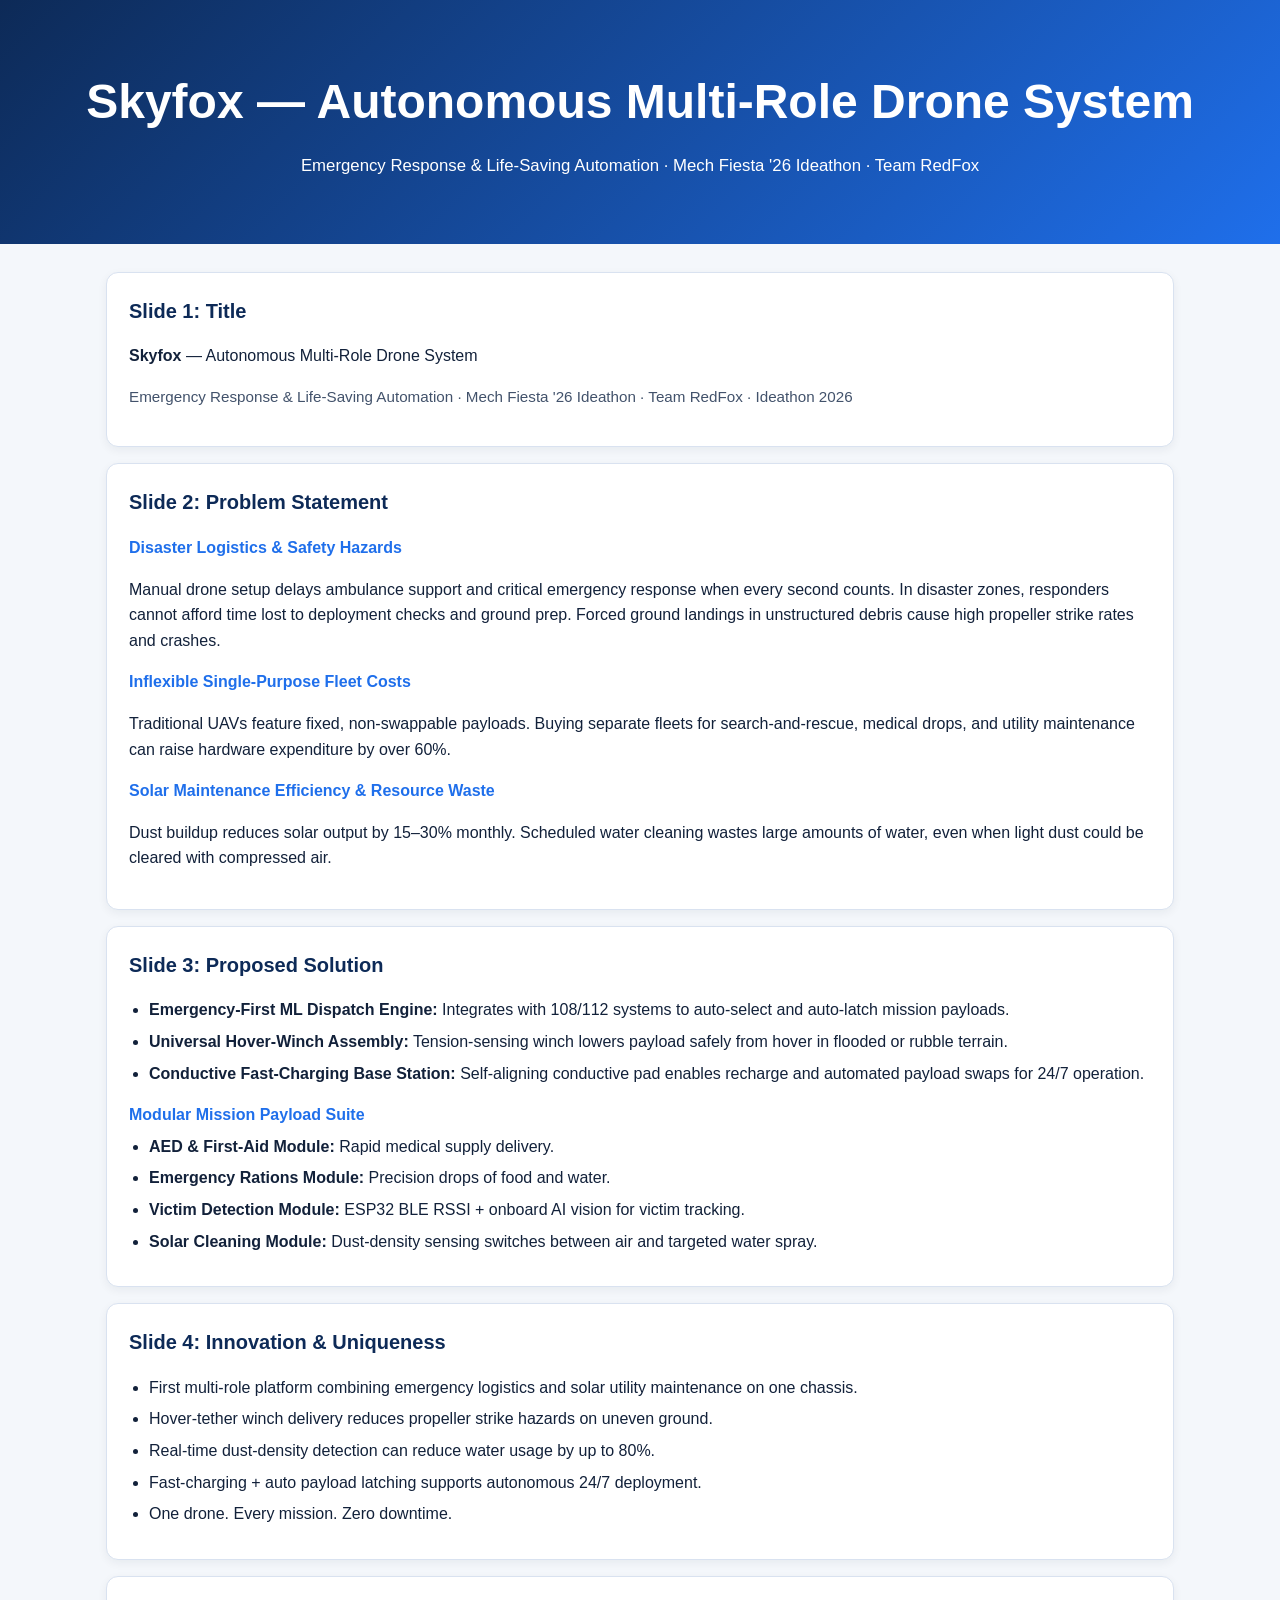
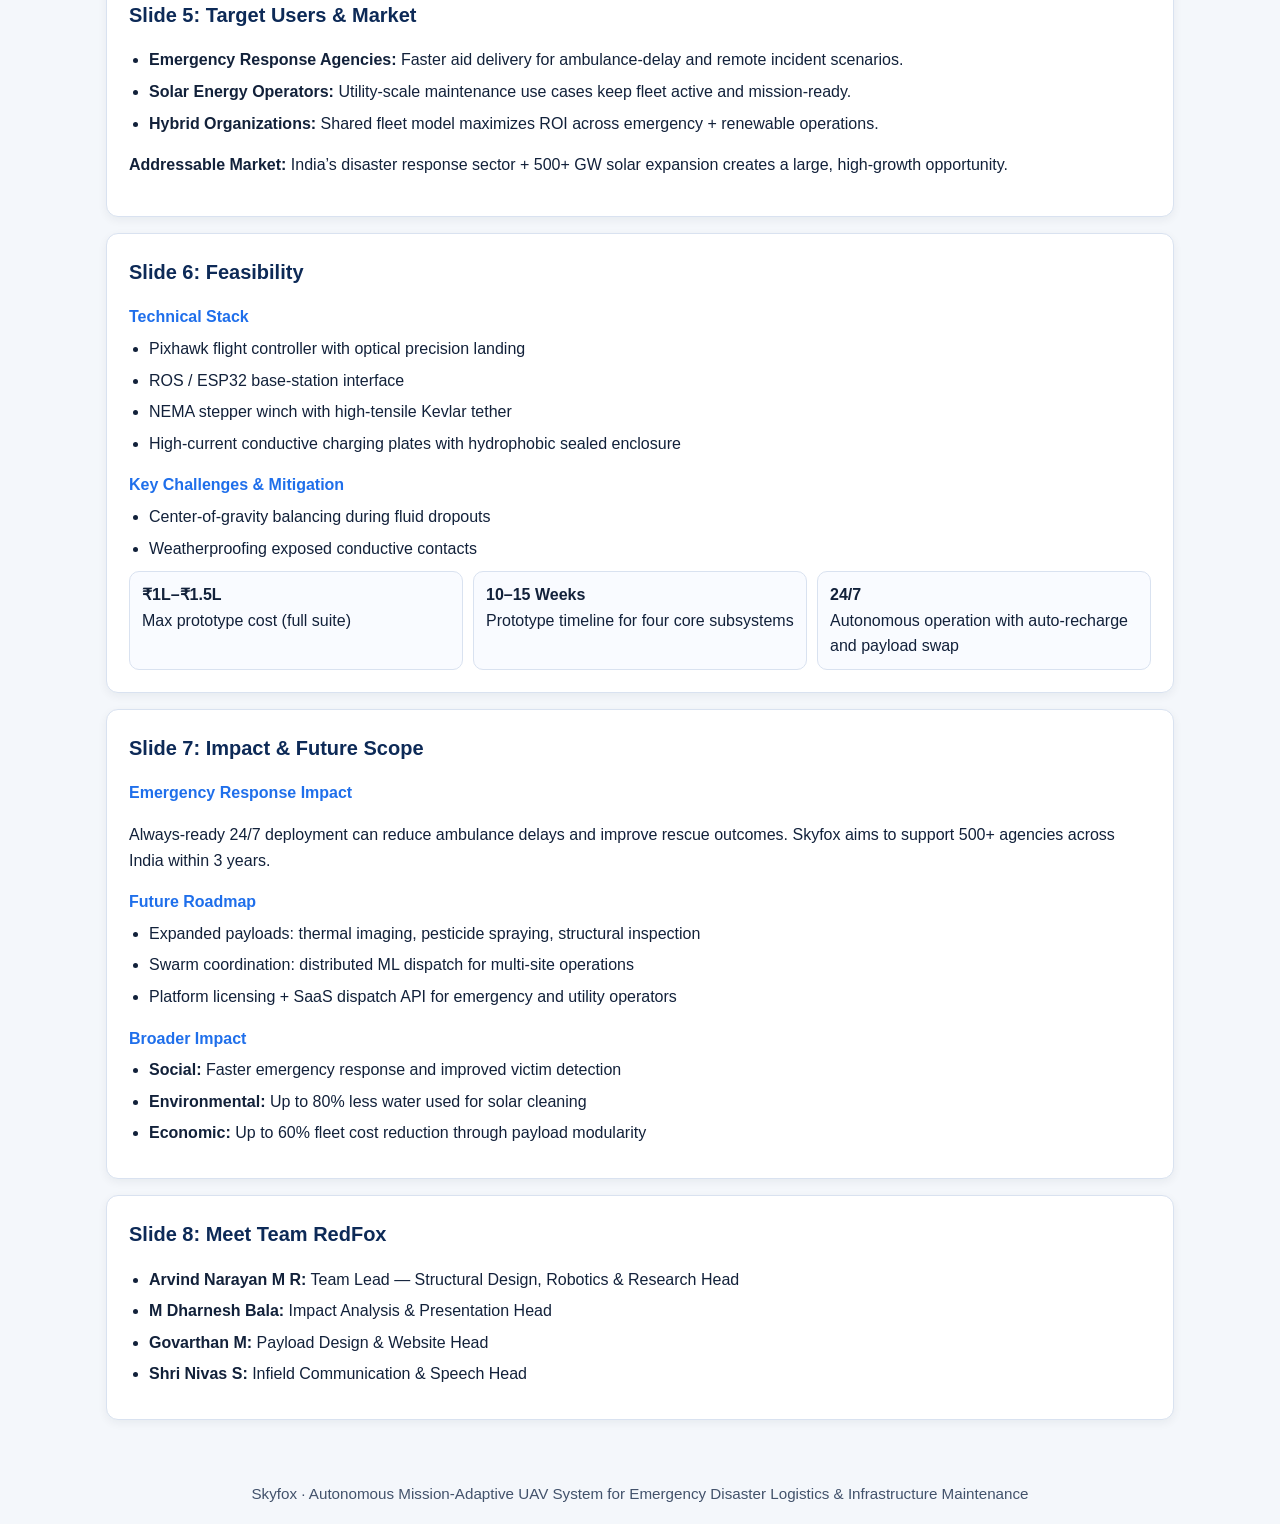
==== index.html @ 079779bb "Create MechFiesta Ideathon website page Co-authored-by: Arvindtechguy <71659667+Arvindtechguy@users." ====
<!DOCTYPE html>
<html lang="en">
<head>
  <meta charset="UTF-8" />
  <meta name="viewport" content="width=device-width, initial-scale=1.0" />
  <title>Skyfox | Mech Fiesta '26 Ideathon</title>
  <style>
    :root {
      color-scheme: light;
      --bg: #f4f7fb;
      --card: #ffffff;
      --text: #12213a;
      --subtle: #42526b;
      --accent: #1f6feb;
      --border: #d9e2f0;
    }

    * { box-sizing: border-box; }

    body {
      margin: 0;
      font-family: Arial, Helvetica, sans-serif;
      background: var(--bg);
      color: var(--text);
      line-height: 1.6;
    }

    .hero {
      background: linear-gradient(135deg, #0d2a57, #1f6feb);
      color: #fff;
      padding: 64px 20px;
      text-align: center;
    }

    .hero h1 {
      margin: 0 0 12px;
      font-size: clamp(2rem, 4vw, 3rem);
    }

    .hero p {
      margin: 0 auto;
      max-width: 900px;
      font-size: 1.05rem;
    }

    main {
      max-width: 1100px;
      margin: 28px auto 44px;
      padding: 0 16px;
    }

    .slide {
      background: var(--card);
      border: 1px solid var(--border);
      border-radius: 12px;
      margin-bottom: 16px;
      padding: 22px;
      box-shadow: 0 3px 10px rgba(18, 33, 58, 0.06);
    }

    .slide h2 {
      margin-top: 0;
      color: #0d2a57;
      font-size: 1.25rem;
    }

    h3 {
      margin-bottom: 6px;
      color: var(--accent);
      font-size: 1rem;
    }

    ul {
      margin: 6px 0 10px 20px;
      padding: 0;
    }

    li { margin-bottom: 6px; }

    .metrics {
      display: grid;
      grid-template-columns: repeat(auto-fit, minmax(210px, 1fr));
      gap: 10px;
      margin-top: 8px;
    }

    .metric {
      border: 1px solid var(--border);
      border-radius: 10px;
      padding: 10px 12px;
      background: #f9fbff;
    }

    .muted {
      color: var(--subtle);
      font-size: 0.95rem;
    }

    footer {
      text-align: center;
      color: var(--subtle);
      padding: 18px;
      font-size: 0.95rem;
    }
  </style>
</head>
<body>
  <header class="hero">
    <h1>Skyfox — Autonomous Multi-Role Drone System</h1>
    <p>
      Emergency Response &amp; Life-Saving Automation · Mech Fiesta '26 Ideathon · Team RedFox
    </p>
  </header>

  <main>
    <section class="slide" id="slide-1">
      <h2>Slide 1: Title</h2>
      <p><strong>Skyfox</strong> — Autonomous Multi-Role Drone System</p>
      <p class="muted">Emergency Response &amp; Life-Saving Automation · Mech Fiesta '26 Ideathon · Team RedFox · Ideathon 2026</p>
    </section>

    <section class="slide" id="slide-2">
      <h2>Slide 2: Problem Statement</h2>
      <h3>Disaster Logistics &amp; Safety Hazards</h3>
      <p>
        Manual drone setup delays ambulance support and critical emergency response when every second counts.
        In disaster zones, responders cannot afford time lost to deployment checks and ground prep.
        Forced ground landings in unstructured debris cause high propeller strike rates and crashes.
      </p>
      <h3>Inflexible Single-Purpose Fleet Costs</h3>
      <p>
        Traditional UAVs feature fixed, non-swappable payloads. Buying separate fleets for search-and-rescue,
        medical drops, and utility maintenance can raise hardware expenditure by over 60%.
      </p>
      <h3>Solar Maintenance Efficiency &amp; Resource Waste</h3>
      <p>
        Dust buildup reduces solar output by 15–30% monthly. Scheduled water cleaning wastes large amounts of water,
        even when light dust could be cleared with compressed air.
      </p>
    </section>

    <section class="slide" id="slide-3">
      <h2>Slide 3: Proposed Solution</h2>
      <ul>
        <li><strong>Emergency-First ML Dispatch Engine:</strong> Integrates with 108/112 systems to auto-select and auto-latch mission payloads.</li>
        <li><strong>Universal Hover-Winch Assembly:</strong> Tension-sensing winch lowers payload safely from hover in flooded or rubble terrain.</li>
        <li><strong>Conductive Fast-Charging Base Station:</strong> Self-aligning conductive pad enables recharge and automated payload swaps for 24/7 operation.</li>
      </ul>
      <h3>Modular Mission Payload Suite</h3>
      <ul>
        <li><strong>AED &amp; First-Aid Module:</strong> Rapid medical supply delivery.</li>
        <li><strong>Emergency Rations Module:</strong> Precision drops of food and water.</li>
        <li><strong>Victim Detection Module:</strong> ESP32 BLE RSSI + onboard AI vision for victim tracking.</li>
        <li><strong>Solar Cleaning Module:</strong> Dust-density sensing switches between air and targeted water spray.</li>
      </ul>
    </section>

    <section class="slide" id="slide-4">
      <h2>Slide 4: Innovation &amp; Uniqueness</h2>
      <ul>
        <li>First multi-role platform combining emergency logistics and solar utility maintenance on one chassis.</li>
        <li>Hover-tether winch delivery reduces propeller strike hazards on uneven ground.</li>
        <li>Real-time dust-density detection can reduce water usage by up to 80%.</li>
        <li>Fast-charging + auto payload latching supports autonomous 24/7 deployment.</li>
        <li>One drone. Every mission. Zero downtime.</li>
      </ul>
    </section>

    <section class="slide" id="slide-5">
      <h2>Slide 5: Target Users &amp; Market</h2>
      <ul>
        <li><strong>Emergency Response Agencies:</strong> Faster aid delivery for ambulance-delay and remote incident scenarios.</li>
        <li><strong>Solar Energy Operators:</strong> Utility-scale maintenance use cases keep fleet active and mission-ready.</li>
        <li><strong>Hybrid Organizations:</strong> Shared fleet model maximizes ROI across emergency + renewable operations.</li>
      </ul>
      <p><strong>Addressable Market:</strong> India’s disaster response sector + 500+ GW solar expansion creates a large, high-growth opportunity.</p>
    </section>

    <section class="slide" id="slide-6">
      <h2>Slide 6: Feasibility</h2>
      <h3>Technical Stack</h3>
      <ul>
        <li>Pixhawk flight controller with optical precision landing</li>
        <li>ROS / ESP32 base-station interface</li>
        <li>NEMA stepper winch with high-tensile Kevlar tether</li>
        <li>High-current conductive charging plates with hydrophobic sealed enclosure</li>
      </ul>
      <h3>Key Challenges &amp; Mitigation</h3>
      <ul>
        <li>Center-of-gravity balancing during fluid dropouts</li>
        <li>Weatherproofing exposed conductive contacts</li>
      </ul>
      <div class="metrics">
        <div class="metric"><strong>₹1L–₹1.5L</strong><br />Max prototype cost (full suite)</div>
        <div class="metric"><strong>10–15 Weeks</strong><br />Prototype timeline for four core subsystems</div>
        <div class="metric"><strong>24/7</strong><br />Autonomous operation with auto-recharge and payload swap</div>
      </div>
    </section>

    <section class="slide" id="slide-7">
      <h2>Slide 7: Impact &amp; Future Scope</h2>
      <h3>Emergency Response Impact</h3>
      <p>
        Always-ready 24/7 deployment can reduce ambulance delays and improve rescue outcomes.
        Skyfox aims to support 500+ agencies across India within 3 years.
      </p>
      <h3>Future Roadmap</h3>
      <ul>
        <li>Expanded payloads: thermal imaging, pesticide spraying, structural inspection</li>
        <li>Swarm coordination: distributed ML dispatch for multi-site operations</li>
        <li>Platform licensing + SaaS dispatch API for emergency and utility operators</li>
      </ul>
      <h3>Broader Impact</h3>
      <ul>
        <li><strong>Social:</strong> Faster emergency response and improved victim detection</li>
        <li><strong>Environmental:</strong> Up to 80% less water used for solar cleaning</li>
        <li><strong>Economic:</strong> Up to 60% fleet cost reduction through payload modularity</li>
      </ul>
    </section>

    <section class="slide" id="slide-8">
      <h2>Slide 8: Meet Team RedFox</h2>
      <ul>
        <li><strong>Arvind Narayan M R:</strong> Team Lead — Structural Design, Robotics &amp; Research Head</li>
        <li><strong>M Dharnesh Bala:</strong> Impact Analysis &amp; Presentation Head</li>
        <li><strong>Govarthan M:</strong> Payload Design &amp; Website Head</li>
        <li><strong>Shri Nivas S:</strong> Infield Communication &amp; Speech Head</li>
      </ul>
    </section>
  </main>

  <footer>
    Skyfox · Autonomous Mission-Adaptive UAV System for Emergency Disaster Logistics &amp; Infrastructure Maintenance
  </footer>
</body>
</html>
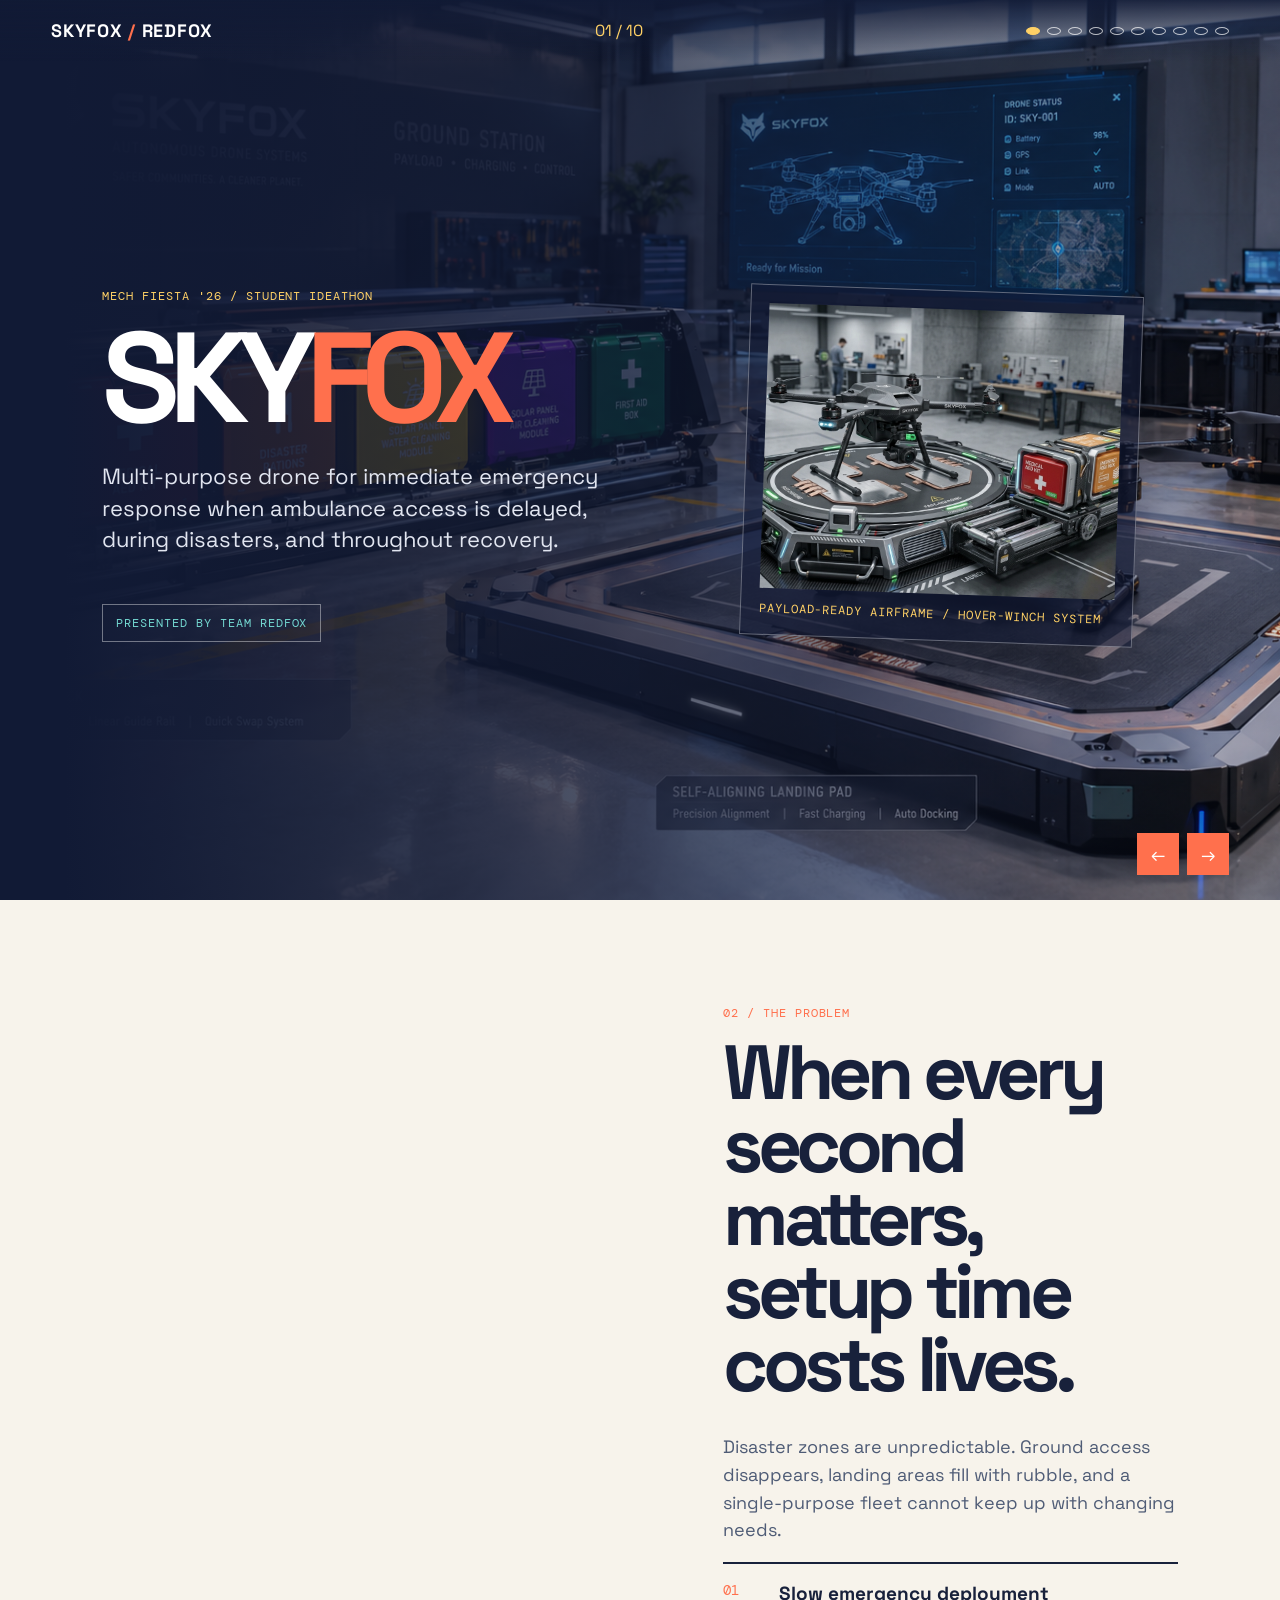
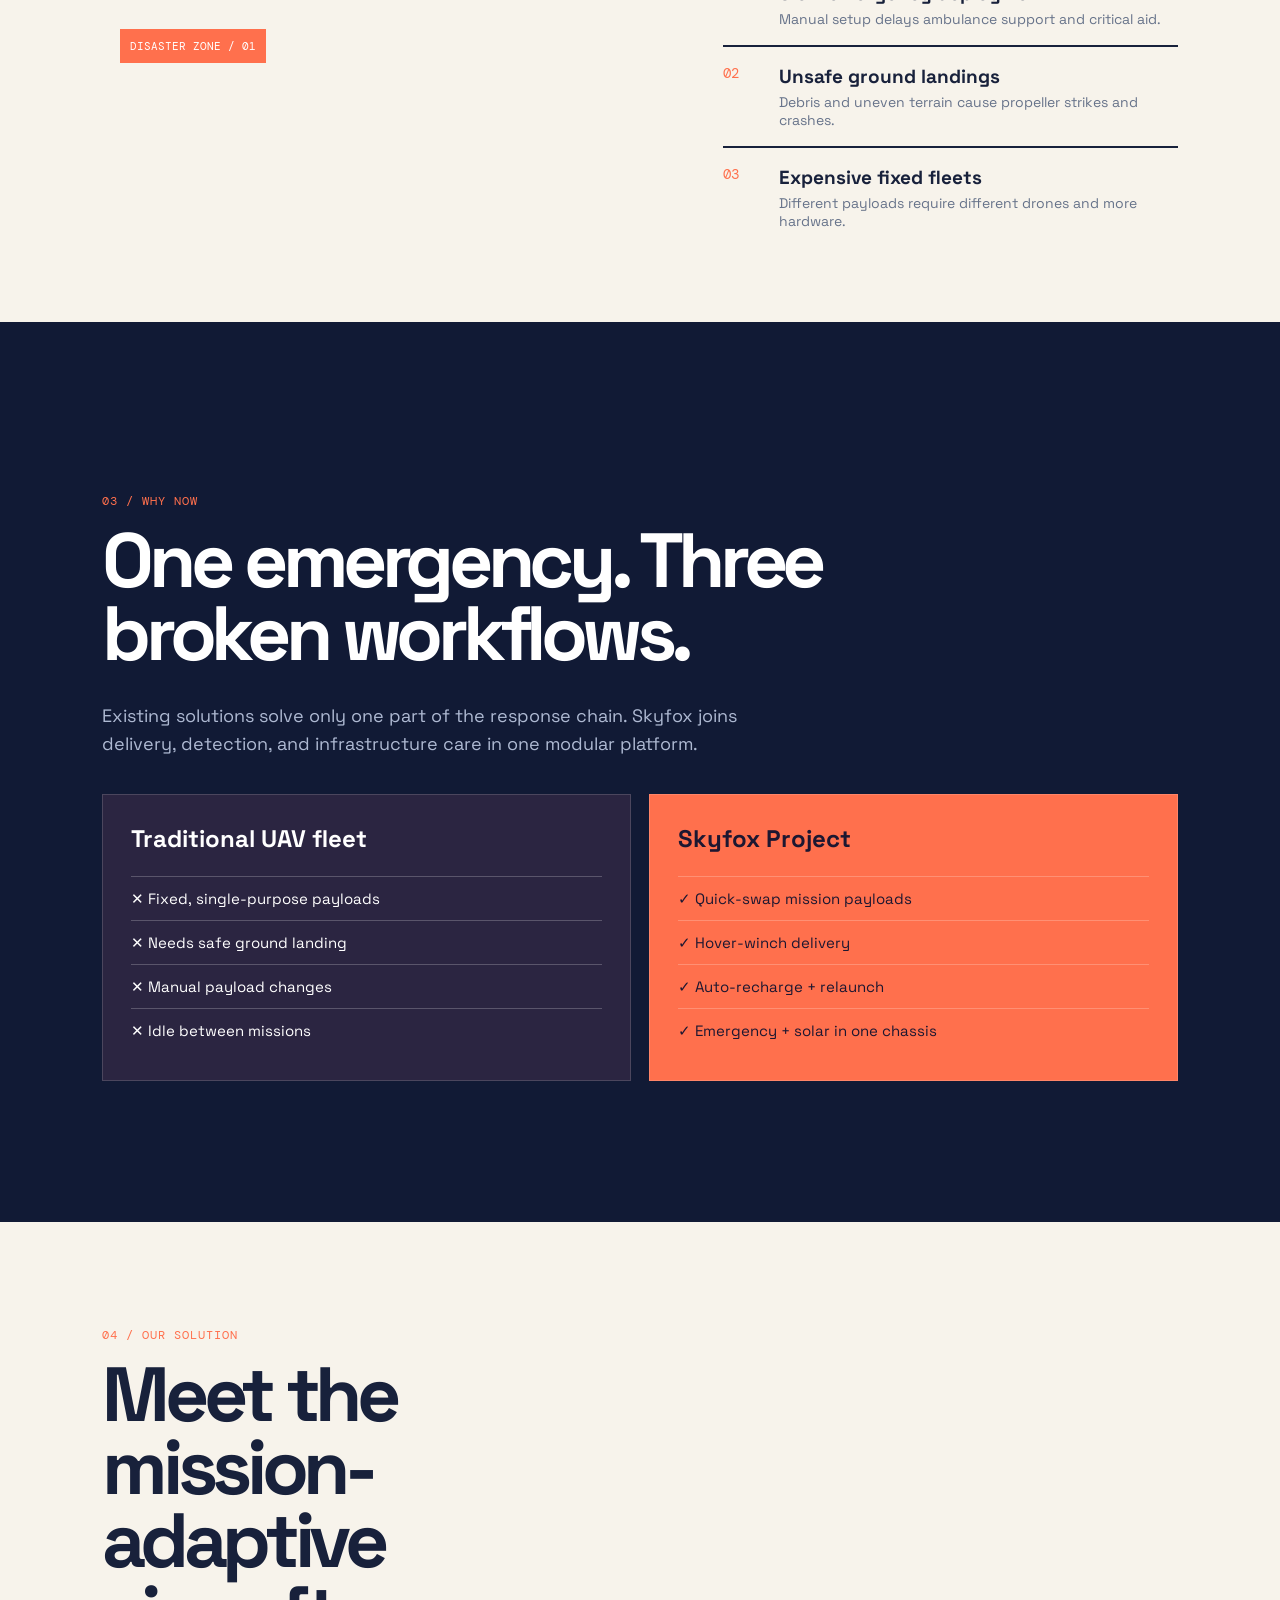
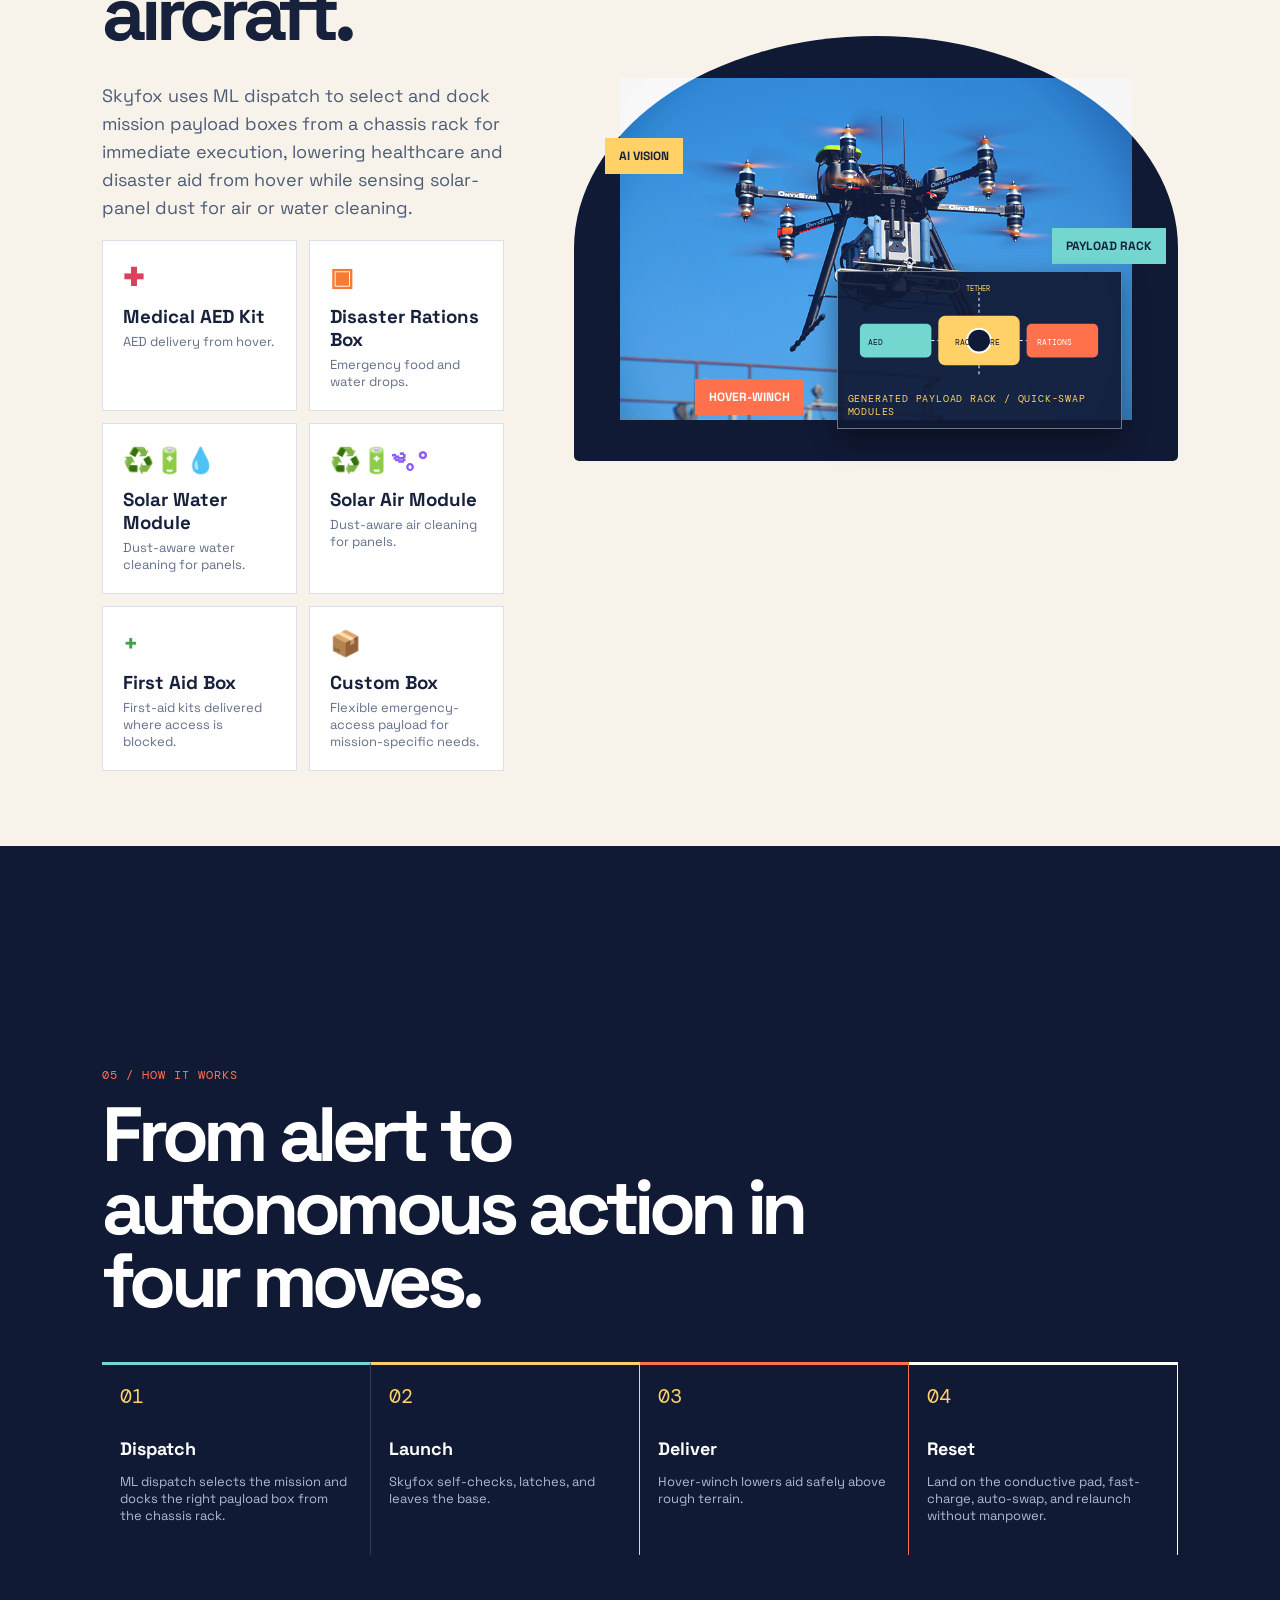
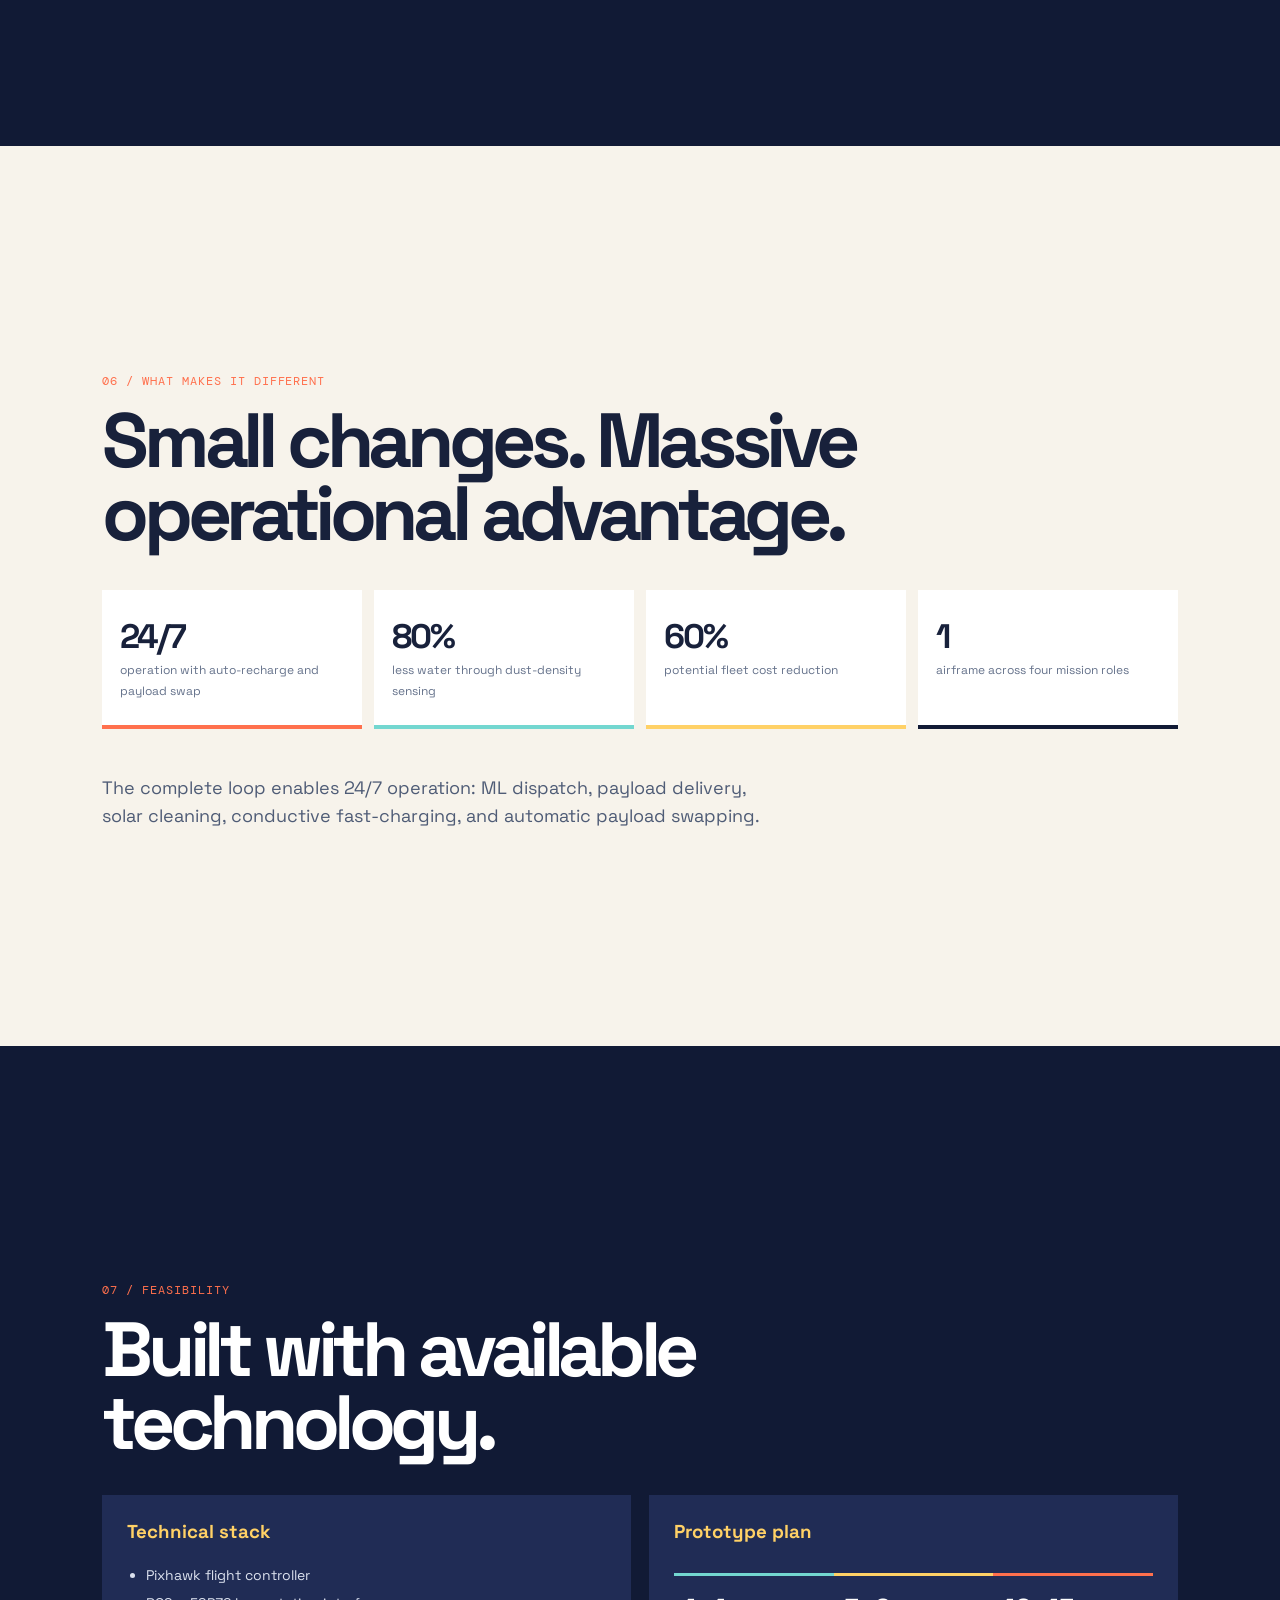
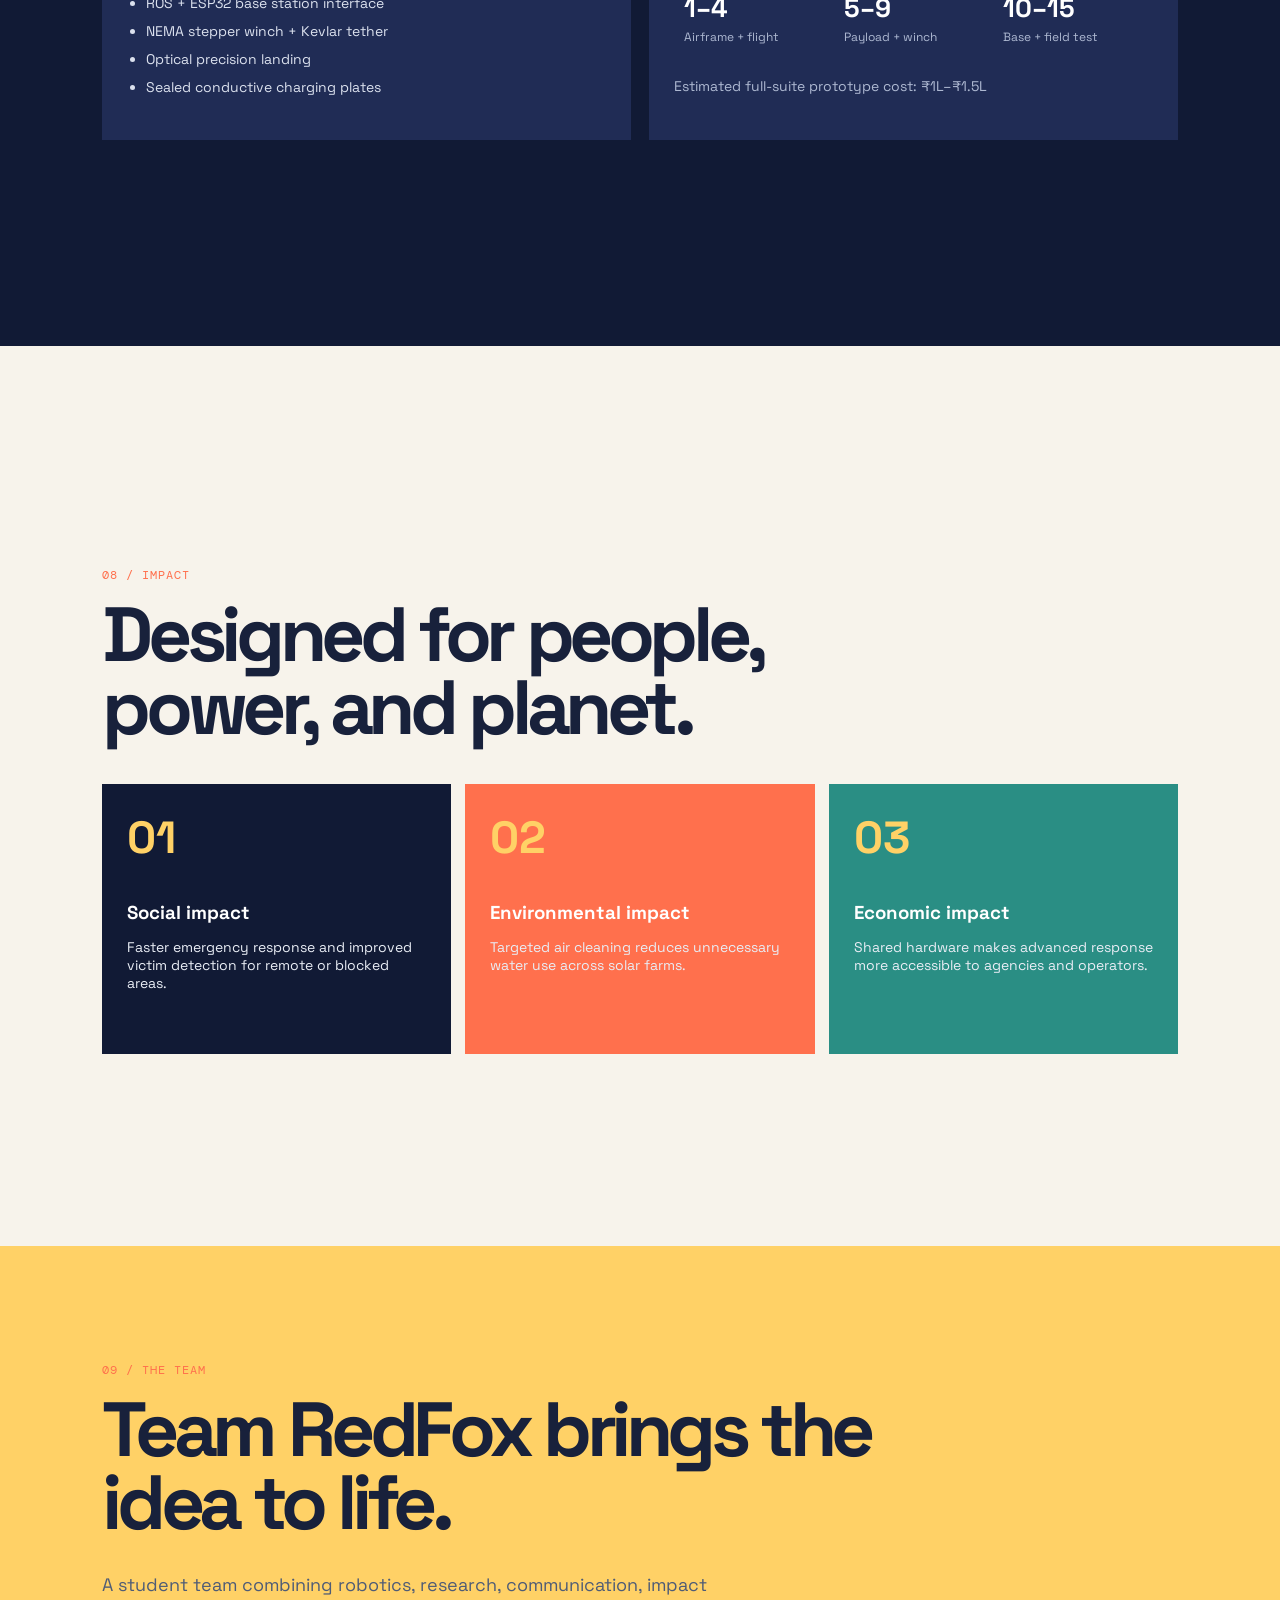
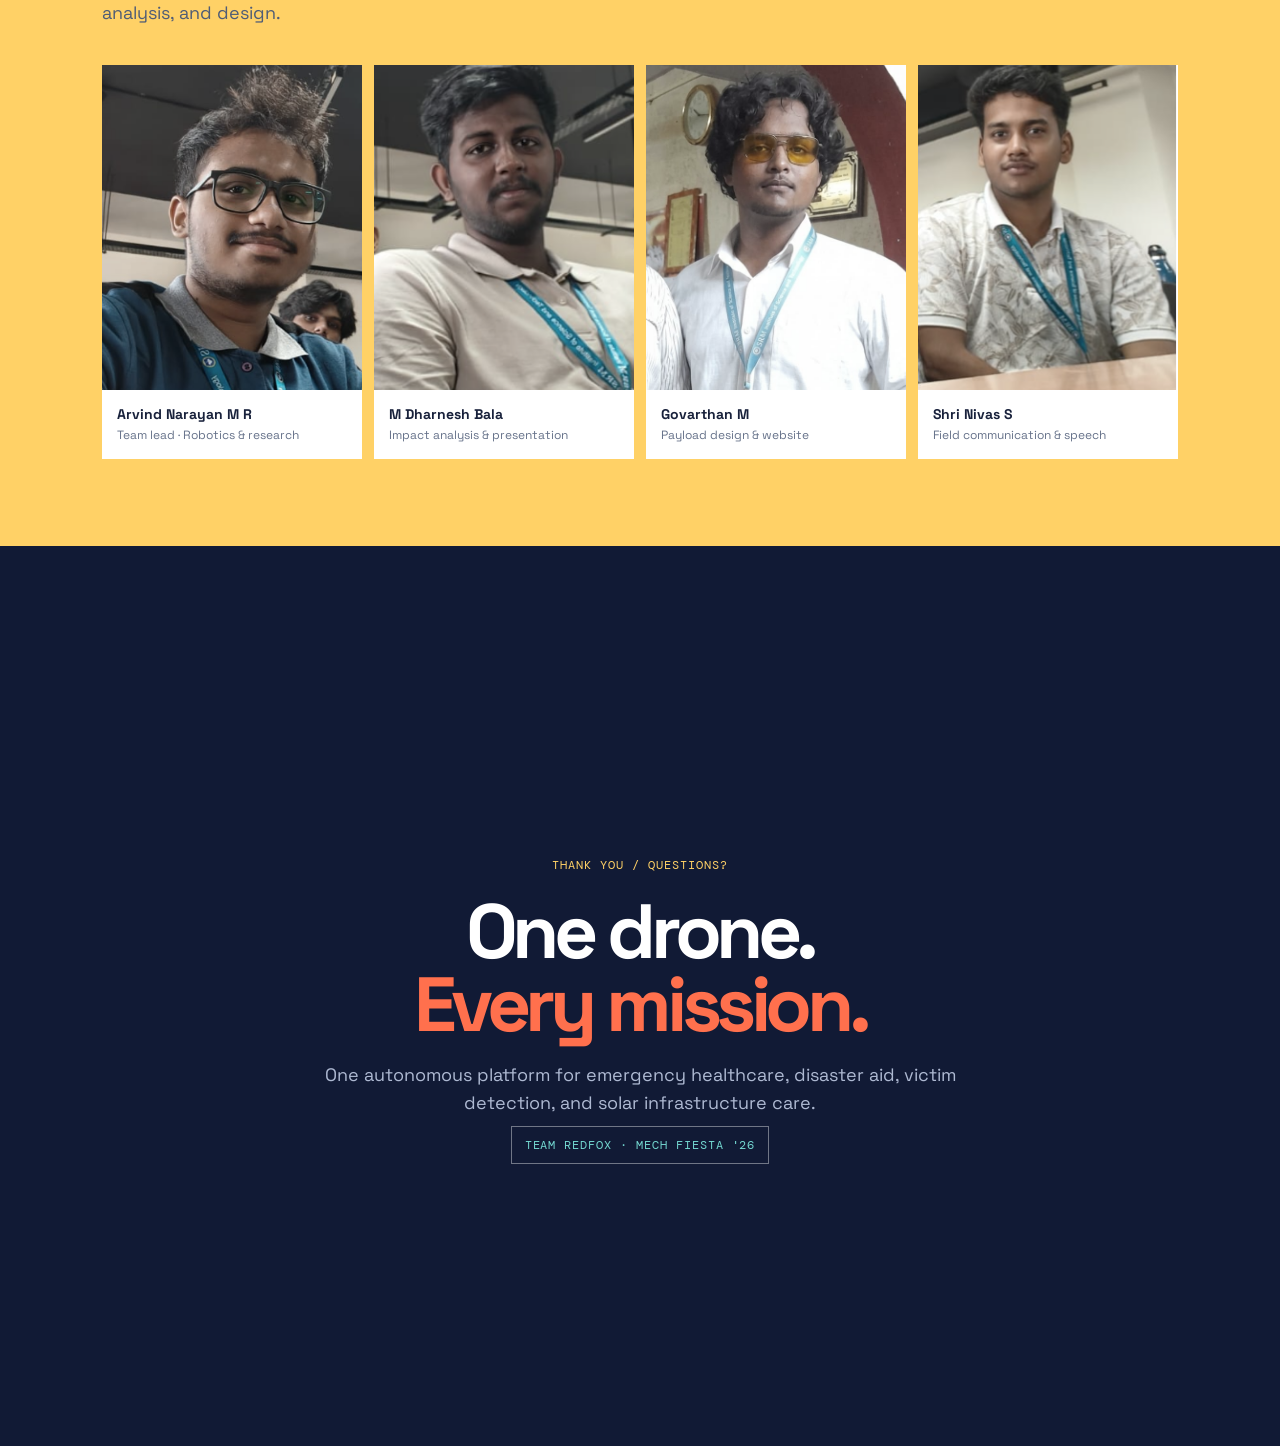
==== commit 0c70b754: "Publish Skyfox MechFiesta site" ====
--- a/index.html
+++ b/index.html
@@ -1,236 +1,428 @@
-<!DOCTYPE html>
+<!doctype html>
 <html lang="en">
-<head>
-  <meta charset="UTF-8" />
-  <meta name="viewport" content="width=device-width, initial-scale=1.0" />
-  <title>Skyfox | Mech Fiesta '26 Ideathon</title>
-  <style>
-    :root {
-      color-scheme: light;
-      --bg: #f4f7fb;
-      --card: #ffffff;
-      --text: #12213a;
-      --subtle: #42526b;
-      --accent: #1f6feb;
-      --border: #d9e2f0;
-    }
-
-    * { box-sizing: border-box; }
-
-    body {
-      margin: 0;
-      font-family: Arial, Helvetica, sans-serif;
-      background: var(--bg);
-      color: var(--text);
-      line-height: 1.6;
-    }
-
-    .hero {
-      background: linear-gradient(135deg, #0d2a57, #1f6feb);
-      color: #fff;
-      padding: 64px 20px;
-      text-align: center;
-    }
-
-    .hero h1 {
-      margin: 0 0 12px;
-      font-size: clamp(2rem, 4vw, 3rem);
-    }
-
-    .hero p {
-      margin: 0 auto;
-      max-width: 900px;
-      font-size: 1.05rem;
-    }
-
-    main {
-      max-width: 1100px;
-      margin: 28px auto 44px;
-      padding: 0 16px;
-    }
-
-    .slide {
-      background: var(--card);
-      border: 1px solid var(--border);
-      border-radius: 12px;
-      margin-bottom: 16px;
-      padding: 22px;
-      box-shadow: 0 3px 10px rgba(18, 33, 58, 0.06);
-    }
-
-    .slide h2 {
-      margin-top: 0;
-      color: #0d2a57;
-      font-size: 1.25rem;
-    }
-
-    h3 {
-      margin-bottom: 6px;
-      color: var(--accent);
-      font-size: 1rem;
-    }
-
-    ul {
-      margin: 6px 0 10px 20px;
-      padding: 0;
-    }
-
-    li { margin-bottom: 6px; }
-
-    .metrics {
-      display: grid;
-      grid-template-columns: repeat(auto-fit, minmax(210px, 1fr));
-      gap: 10px;
-      margin-top: 8px;
-    }
-
-    .metric {
-      border: 1px solid var(--border);
-      border-radius: 10px;
-      padding: 10px 12px;
-      background: #f9fbff;
-    }
-
-    .muted {
-      color: var(--subtle);
-      font-size: 0.95rem;
-    }
-
-    footer {
-      text-align: center;
-      color: var(--subtle);
-      padding: 18px;
-      font-size: 0.95rem;
-    }
-  </style>
-</head>
-<body>
-  <header class="hero">
-    <h1>Skyfox — Autonomous Multi-Role Drone System</h1>
-    <p>
-      Emergency Response &amp; Life-Saving Automation · Mech Fiesta '26 Ideathon · Team RedFox
-    </p>
-  </header>
-
-  <main>
-    <section class="slide" id="slide-1">
-      <h2>Slide 1: Title</h2>
-      <p><strong>Skyfox</strong> — Autonomous Multi-Role Drone System</p>
-      <p class="muted">Emergency Response &amp; Life-Saving Automation · Mech Fiesta '26 Ideathon · Team RedFox · Ideathon 2026</p>
-    </section>
-
-    <section class="slide" id="slide-2">
-      <h2>Slide 2: Problem Statement</h2>
-      <h3>Disaster Logistics &amp; Safety Hazards</h3>
-      <p>
-        Manual drone setup delays ambulance support and critical emergency response when every second counts.
-        In disaster zones, responders cannot afford time lost to deployment checks and ground prep.
-        Forced ground landings in unstructured debris cause high propeller strike rates and crashes.
-      </p>
-      <h3>Inflexible Single-Purpose Fleet Costs</h3>
-      <p>
-        Traditional UAVs feature fixed, non-swappable payloads. Buying separate fleets for search-and-rescue,
-        medical drops, and utility maintenance can raise hardware expenditure by over 60%.
-      </p>
-      <h3>Solar Maintenance Efficiency &amp; Resource Waste</h3>
-      <p>
-        Dust buildup reduces solar output by 15–30% monthly. Scheduled water cleaning wastes large amounts of water,
-        even when light dust could be cleared with compressed air.
-      </p>
-    </section>
-
-    <section class="slide" id="slide-3">
-      <h2>Slide 3: Proposed Solution</h2>
-      <ul>
-        <li><strong>Emergency-First ML Dispatch Engine:</strong> Integrates with 108/112 systems to auto-select and auto-latch mission payloads.</li>
-        <li><strong>Universal Hover-Winch Assembly:</strong> Tension-sensing winch lowers payload safely from hover in flooded or rubble terrain.</li>
-        <li><strong>Conductive Fast-Charging Base Station:</strong> Self-aligning conductive pad enables recharge and automated payload swaps for 24/7 operation.</li>
-      </ul>
-      <h3>Modular Mission Payload Suite</h3>
-      <ul>
-        <li><strong>AED &amp; First-Aid Module:</strong> Rapid medical supply delivery.</li>
-        <li><strong>Emergency Rations Module:</strong> Precision drops of food and water.</li>
-        <li><strong>Victim Detection Module:</strong> ESP32 BLE RSSI + onboard AI vision for victim tracking.</li>
-        <li><strong>Solar Cleaning Module:</strong> Dust-density sensing switches between air and targeted water spray.</li>
-      </ul>
-    </section>
-
-    <section class="slide" id="slide-4">
-      <h2>Slide 4: Innovation &amp; Uniqueness</h2>
-      <ul>
-        <li>First multi-role platform combining emergency logistics and solar utility maintenance on one chassis.</li>
-        <li>Hover-tether winch delivery reduces propeller strike hazards on uneven ground.</li>
-        <li>Real-time dust-density detection can reduce water usage by up to 80%.</li>
-        <li>Fast-charging + auto payload latching supports autonomous 24/7 deployment.</li>
-        <li>One drone. Every mission. Zero downtime.</li>
-      </ul>
-    </section>
-
-    <section class="slide" id="slide-5">
-      <h2>Slide 5: Target Users &amp; Market</h2>
-      <ul>
-        <li><strong>Emergency Response Agencies:</strong> Faster aid delivery for ambulance-delay and remote incident scenarios.</li>
-        <li><strong>Solar Energy Operators:</strong> Utility-scale maintenance use cases keep fleet active and mission-ready.</li>
-        <li><strong>Hybrid Organizations:</strong> Shared fleet model maximizes ROI across emergency + renewable operations.</li>
-      </ul>
-      <p><strong>Addressable Market:</strong> India’s disaster response sector + 500+ GW solar expansion creates a large, high-growth opportunity.</p>
-    </section>
-
-    <section class="slide" id="slide-6">
-      <h2>Slide 6: Feasibility</h2>
-      <h3>Technical Stack</h3>
-      <ul>
-        <li>Pixhawk flight controller with optical precision landing</li>
-        <li>ROS / ESP32 base-station interface</li>
-        <li>NEMA stepper winch with high-tensile Kevlar tether</li>
-        <li>High-current conductive charging plates with hydrophobic sealed enclosure</li>
-      </ul>
-      <h3>Key Challenges &amp; Mitigation</h3>
-      <ul>
-        <li>Center-of-gravity balancing during fluid dropouts</li>
-        <li>Weatherproofing exposed conductive contacts</li>
-      </ul>
-      <div class="metrics">
-        <div class="metric"><strong>₹1L–₹1.5L</strong><br />Max prototype cost (full suite)</div>
-        <div class="metric"><strong>10–15 Weeks</strong><br />Prototype timeline for four core subsystems</div>
-        <div class="metric"><strong>24/7</strong><br />Autonomous operation with auto-recharge and payload swap</div>
-      </div>
-    </section>
-
-    <section class="slide" id="slide-7">
-      <h2>Slide 7: Impact &amp; Future Scope</h2>
-      <h3>Emergency Response Impact</h3>
-      <p>
-        Always-ready 24/7 deployment can reduce ambulance delays and improve rescue outcomes.
-        Skyfox aims to support 500+ agencies across India within 3 years.
-      </p>
-      <h3>Future Roadmap</h3>
-      <ul>
-        <li>Expanded payloads: thermal imaging, pesticide spraying, structural inspection</li>
-        <li>Swarm coordination: distributed ML dispatch for multi-site operations</li>
-        <li>Platform licensing + SaaS dispatch API for emergency and utility operators</li>
-      </ul>
-      <h3>Broader Impact</h3>
-      <ul>
-        <li><strong>Social:</strong> Faster emergency response and improved victim detection</li>
-        <li><strong>Environmental:</strong> Up to 80% less water used for solar cleaning</li>
-        <li><strong>Economic:</strong> Up to 60% fleet cost reduction through payload modularity</li>
-      </ul>
-    </section>
-
-    <section class="slide" id="slide-8">
-      <h2>Slide 8: Meet Team RedFox</h2>
-      <ul>
-        <li><strong>Arvind Narayan M R:</strong> Team Lead — Structural Design, Robotics &amp; Research Head</li>
-        <li><strong>M Dharnesh Bala:</strong> Impact Analysis &amp; Presentation Head</li>
-        <li><strong>Govarthan M:</strong> Payload Design &amp; Website Head</li>
-        <li><strong>Shri Nivas S:</strong> Infield Communication &amp; Speech Head</li>
-      </ul>
-    </section>
-  </main>
-
-  <footer>
-    Skyfox · Autonomous Mission-Adaptive UAV System for Emergency Disaster Logistics &amp; Infrastructure Maintenance
-  </footer>
-</body>
+  <head>
+    <meta charset="utf-8" />
+    <meta name="viewport" content="width=device-width,initial-scale=1" />
+    <meta
+      name="description"
+      content="Skyfox - Team RedFox student ideathon presentation"
+    />
+    <title>Skyfox | Team RedFox</title>
+    <link rel="preconnect" href="https://fonts.googleapis.com" />
+    <link rel="preconnect" href="https://fonts.gstatic.com" crossorigin />
+    <link
+      href="https://fonts.googleapis.com/css2?family=DM+Mono:wght@400;500&family=Space+Grotesk:wght@400;500;600;700&display=swap"
+      rel="stylesheet"
+    />
+    <link rel="stylesheet" href="styles.css" />
+  </head>
+  <body>
+    <nav class="deck-nav">
+      <a class="logo" href="#slide-1">SKY<span>FOX</span> <b>/</b> REDFOX</a>
+      <div class="slide-index"><span id="current">01</span> / 10</div>
+      <div class="dots" aria-label="Presentation slides"></div>
+    </nav>
+    <main>
+      <section class="slide hero" id="slide-1">
+        <div class="slide-inner">
+          <div>
+            <div class="mono kicker">Mech Fiesta '26 / Student Ideathon</div>
+            <h1>SKY<span>FOX</span></h1>
+            <p>
+              Autonomous Multi-Role Drone System for Emergency Response &amp;
+              Solar Infrastructure.
+            </p>
+            <span class="team-tag mono">Presented by Team RedFox</span>
+          </div>
+          <figure class="hero-card">
+            <img
+              src="https://images.unsplash.com/photo-1508614589041-895b88991e3e?auto=format&amp;fit=crop&amp;w=900&amp;q=85"
+              alt="Drone aircraft with an underslung camera payload"
+            />
+            <figcaption class="mono">
+              Payload-ready airframe / hover-winch system
+            </figcaption>
+          </figure>
+        </div>
+      </section>
+      <section class="slide light" id="slide-2">
+        <div class="slide-inner problem-grid">
+          <div class="problem-photo"></div>
+          <div>
+            <div class="mono section-label">02 / The problem</div>
+            <h2>When every second matters, setup time costs lives.</h2>
+            <p class="lead">
+              Disaster zones are unpredictable. Ground access disappears,
+              landing areas fill with rubble, and a single-purpose fleet cannot
+              keep up with changing needs.
+            </p>
+            <div class="pain">
+              <b>01</b>
+              <div>
+                <strong>Slow emergency deployment</strong>
+                <p>Manual setup delays ambulance support and critical aid.</p>
+              </div>
+            </div>
+            <div class="pain">
+              <b>02</b>
+              <div>
+                <strong>Unsafe ground landings</strong>
+                <p>
+                  Debris and uneven terrain cause propeller strikes and crashes.
+                </p>
+              </div>
+            </div>
+            <div class="pain">
+              <b>03</b>
+              <div>
+                <strong>Expensive fixed fleets</strong>
+                <p>
+                  Different payloads require different drones and more hardware.
+                </p>
+              </div>
+            </div>
+          </div>
+        </div>
+      </section>
+      <section class="slide dark" id="slide-3">
+        <div class="slide-inner">
+          <div class="mono section-label">03 / Why now</div>
+          <h2>One emergency. Three broken workflows.</h2>
+          <p class="lead">
+            Existing solutions solve only one part of the response chain. Skyfox
+            joins delivery, detection, and infrastructure care in one modular
+            platform.
+          </p>
+          <div class="compare">
+            <div class="compare-box bad">
+              <h3>Traditional UAV fleet</h3>
+              <ul>
+                <li>✕ Fixed, single-purpose payloads</li>
+                <li>✕ Needs safe ground landing</li>
+                <li>✕ Manual payload changes</li>
+                <li>✕ Idle between missions</li>
+              </ul>
+            </div>
+            <div class="compare-box good">
+              <h3>Skyfox Project</h3>
+              <ul>
+                <li>✓ Quick-swap mission payloads</li>
+                <li>✓ Hover-winch delivery</li>
+                <li>✓ Auto-recharge + relaunch</li>
+                <li>✓ Emergency + solar in one chassis</li>
+              </ul>
+            </div>
+          </div>
+        </div>
+      </section>
+      <section class="slide light" id="slide-4">
+        <div class="slide-inner solution-layout">
+          <div>
+            <div class="mono section-label">04 / Our solution</div>
+            <h2>Meet the mission-adaptive aircraft.</h2>
+            <p class="lead">
+              Skyfox is a Multi-Purpose airframe with an automated payload rack,
+              universal hover-winch, onboard sensing, and a conductive
+              fast-charging base station.
+            </p>
+            <div class="payload-grid">
+              <article class="payload-card">
+                <b>✚</b>
+                <h3>Medical aid</h3>
+                <p>AED and first-aid delivery from hover.</p>
+              </article>
+              <article class="payload-card">
+                <b>⌁</b>
+                <h3>Victim detection</h3>
+                <p>BLE RSSI + AI vision for search.</p>
+              </article>
+              <article class="payload-card">
+                <b>◒</b>
+                <h3>Solar cleaning</h3>
+                <p>Dust sensing chooses air or water.</p>
+              </article>
+              <article class="payload-card">
+                <b>▣</b>
+                <h3>Emergency rations</h3>
+                <p>Precision food and water drops.</p>
+              </article>
+            </div>
+          </div>
+          <div class="drone-plan">
+            <img
+              src="https://images.unsplash.com/photo-1508614589041-895b88991e3e?auto=format&amp;fit=crop&amp;w=1000&amp;q=85"
+              alt="Drone aircraft with an underslung camera payload"
+            /><span class="callout one">AI VISION</span
+            ><span class="callout two">PAYLOAD RACK</span
+            ><span class="callout three">HOVER-WINCH</span>
+            <figure class="rack-diagram">
+              <svg
+                viewBox="0 0 265 105"
+                role="img"
+                aria-label="Generated payload rack exploded view"
+              >
+                <rect
+                  x="12"
+                  y="42"
+                  width="72"
+                  height="34"
+                  rx="5"
+                  fill="#73d7d0"
+                />
+                <rect
+                  x="91"
+                  y="34"
+                  width="82"
+                  height="50"
+                  rx="7"
+                  fill="#ffd166"
+                />
+                <rect
+                  x="180"
+                  y="42"
+                  width="72"
+                  height="34"
+                  rx="5"
+                  fill="#ff704d"
+                />
+                <path
+                  d="M84 59h7M173 59h7M132 10v24M132 84v12"
+                  stroke="#fff"
+                  stroke-dasharray="3 3"
+                />
+                <circle
+                  cx="132"
+                  cy="59"
+                  r="12"
+                  fill="#111a35"
+                  stroke="#fff"
+                  stroke-width="2"
+                />
+                <text
+                  x="20"
+                  y="63"
+                  fill="#111a35"
+                  font-size="8"
+                  font-family="DM Mono"
+                >
+                  AED
+                </text>
+                <text
+                  x="108"
+                  y="63"
+                  fill="#111a35"
+                  font-size="8"
+                  font-family="DM Mono"
+                >
+                  RACK CORE
+                </text>
+                <text
+                  x="190"
+                  y="63"
+                  fill="#fff"
+                  font-size="8"
+                  font-family="DM Mono"
+                >
+                  RATIONS
+                </text>
+                <text
+                  x="119"
+                  y="9"
+                  fill="#ffd166"
+                  font-size="7"
+                  font-family="DM Mono"
+                >
+                  TETHER
+                </text>
+              </svg>
+              <figcaption>
+                Generated payload rack / quick-swap modules
+              </figcaption>
+            </figure>
+          </div>
+        </div>
+      </section>
+      <section class="slide dark" id="slide-5">
+        <div class="slide-inner">
+          <div class="mono section-label">05 / How it works</div>
+          <h2>From alert to action in four moves.</h2>
+          <div class="steps">
+            <div class="step">
+              <b>01</b>
+              <h3>Dispatch</h3>
+              <p>Emergency system selects the mission and payload.</p>
+            </div>
+            <div class="step">
+              <b>02</b>
+              <h3>Launch</h3>
+              <p>Skyfox self-checks, latches, and leaves the base.</p>
+            </div>
+            <div class="step">
+              <b>03</b>
+              <h3>Deliver</h3>
+              <p>Hover-winch lowers aid safely above rough terrain.</p>
+            </div>
+            <div class="step">
+              <b>04</b>
+              <h3>Reset</h3>
+              <p>Return, conductive charge, swap, and relaunch.</p>
+            </div>
+          </div>
+        </div>
+      </section>
+      <section class="slide light" id="slide-6">
+        <div class="slide-inner">
+          <div class="mono section-label">06 / What makes it different</div>
+          <h2>Small changes. Massive operational advantage.</h2>
+          <div class="metrics">
+            <div class="metric">
+              <strong>24/7</strong
+              ><span>operation with auto-recharge and payload swap</span>
+            </div>
+            <div class="metric">
+              <strong>80%</strong
+              ><span>less water through dust-density sensing</span>
+            </div>
+            <div class="metric">
+              <strong>60%</strong><span>potential fleet cost reduction</span>
+            </div>
+            <div class="metric">
+              <strong>1</strong><span>airframe across four mission roles</span>
+            </div>
+          </div>
+          <p class="lead" style="margin-top: 45px">
+            Innovation is not only the aircraft. It is the complete loop:
+            dispatch, payload, delivery, recharge, and repeat.
+          </p>
+        </div>
+      </section>
+      <section class="slide dark" id="slide-7">
+        <div class="slide-inner">
+          <div class="mono section-label">07 / Feasibility</div>
+          <h2>Built with available technology.</h2>
+          <div class="feasibility">
+            <div class="spec-card">
+              <h3>Technical stack</h3>
+              <ul>
+                <li>Pixhawk flight controller</li>
+                <li>ROS + ESP32 base station interface</li>
+                <li>NEMA stepper winch + Kevlar tether</li>
+                <li>Optical precision landing</li>
+                <li>Sealed conductive charging plates</li>
+              </ul>
+            </div>
+            <div class="spec-card">
+              <h3>Prototype plan</h3>
+              <div class="timeline">
+                <div class="time">
+                  <strong>1–4</strong><span>Airframe + flight</span>
+                </div>
+                <div class="time">
+                  <strong>5–9</strong><span>Payload + winch</span>
+                </div>
+                <div class="time">
+                  <strong>10–15</strong><span>Base + field test</span>
+                </div>
+              </div>
+              <p class="lead" style="margin-top: 30px; font-size: 14px">
+                Estimated full-suite prototype cost: ₹1L–₹1.5L
+              </p>
+            </div>
+          </div>
+        </div>
+      </section>
+      <section class="slide light" id="slide-8">
+        <div class="slide-inner">
+          <div class="mono section-label">08 / Impact</div>
+          <h2>Designed for people, power, and planet.</h2>
+          <div class="impact-grid">
+            <article class="impact">
+              <b>01</b>
+              <h3>Social impact</h3>
+              <p>
+                Faster emergency response and improved victim detection for
+                remote or blocked areas.
+              </p>
+            </article>
+            <article class="impact">
+              <b>02</b>
+              <h3>Environmental impact</h3>
+              <p>
+                Targeted air cleaning reduces unnecessary water use across solar
+                farms.
+              </p>
+            </article>
+            <article class="impact">
+              <b>03</b>
+              <h3>Economic impact</h3>
+              <p>
+                Shared hardware makes advanced response more accessible to
+                agencies and operators.
+              </p>
+            </article>
+          </div>
+        </div>
+      </section>
+      <section class="slide team-slide" id="slide-9">
+        <div class="slide-inner">
+          <div class="mono section-label">09 / The team</div>
+          <h2>Team RedFox brings the idea to life.</h2>
+          <p class="lead">
+            A student team combining robotics, research, communication, impact
+            analysis, and design.
+          </p>
+          <div class="team-grid">
+            <article class="member">
+              <img src="arvind dp 2.png" alt="Arvind Narayan M R" />
+              <div>
+                <strong>Arvind Narayan M R</strong
+                ><span>Team lead · Robotics &amp; research</span>
+              </div>
+            </article>
+            <article class="member">
+              <img src="Dharnesh dp.png" alt="M Dharnesh Bala" />
+              <div>
+                <strong>M Dharnesh Bala</strong
+                ><span>Impact analysis &amp; presentation</span>
+              </div>
+            </article>
+            <article class="member">
+              <img src="Govarthan dp.jpeg" alt="Govarthan M" />
+              <div>
+                <strong>Govarthan M</strong
+                ><span>Payload design &amp; website</span>
+              </div>
+            </article>
+            <article class="member">
+              <img src="nivas dp.png" alt="Shri Nivas S" />
+              <div>
+                <strong>Shri Nivas S</strong
+                ><span>Field communication &amp; speech</span>
+              </div>
+            </article>
+          </div>
+        </div>
+      </section>
+      <section class="slide closing" id="slide-10">
+        <div class="slide-inner">
+          <div class="mono kicker">Thank you / Questions?</div>
+          <h2>
+            One drone.<br /><span style="color: var(--orange)"
+              >Every mission.</span
+            >
+          </h2>
+          <p class="lead" style="margin: 0 auto; color: var(--muted)">
+            Skyfox is our student vision for faster, smarter, more adaptable
+            emergency response.
+          </p>
+          <span class="team-tag mono">Team RedFox · Mech Fiesta '26</span>
+        </div>
+      </section>
+    </main>
+    <div class="controls">
+      <button id="prev" aria-label="Previous slide">←</button
+      ><button id="next" aria-label="Next slide">→</button>
+    </div>
+    <script src="script.js" defer></script>
+  </body>
 </html>
--- a/styles.css
+++ b/styles.css
@@ -0,0 +1,701 @@
+.hero:before {
+  background-image:
+    linear-gradient(90deg, #111a35 5%, #111a35b8 50%, #111a3530),
+    url("ChatGPT%20Image%20Sep%2013,%202026,%2011_56_28%20AM.png") !important;
+}
+.hero-card img {
+  content: url("Gemini_Generated_Image_34118g34118g3411%20(1).png");
+}
+.drone-plan img {
+  content: url("onyxstar_hydra-12_12kg_payload_heavy_lifter_lift_drone_uas_uav.jpg");
+}
+:root {
+  --navy: #111a35;
+  --navy2: #1b2850;
+  --cream: #f7f3eb;
+  --orange: #ff704d;
+  --yellow: #ffd166;
+  --cyan: #73d7d0;
+  --muted: #aeb9d2;
+  --ink: #18213b;
+  --line: #d9dfeb;
+}
+* {
+  box-sizing: border-box;
+}
+html {
+  scroll-behavior: smooth;
+}
+body {
+  margin: 0;
+  background: var(--cream);
+  color: var(--ink);
+  font-family: "Space Grotesk", sans-serif;
+}
+button,
+a {
+  font: inherit;
+}
+button {
+  cursor: pointer;
+}
+a {
+  text-decoration: none;
+  color: inherit;
+}
+.mono {
+  font:
+    12px "DM Mono",
+    monospace;
+  letter-spacing: 0.08em;
+  text-transform: uppercase;
+}
+.deck-nav {
+  position: fixed;
+  z-index: 10;
+  top: 0;
+  left: 0;
+  right: 0;
+  display: flex;
+  align-items: center;
+  justify-content: space-between;
+  padding: 19px 4vw;
+  color: white;
+  background: linear-gradient(#111a35ee, transparent);
+}
+.logo {
+  font-weight: 700;
+  font-size: 18px;
+  letter-spacing: 0.04em;
+}
+.logo b {
+  color: var(--orange);
+}
+.slide-index {
+  color: var(--yellow);
+}
+.dots {
+  display: flex;
+  gap: 7px;
+}
+.dot {
+  width: 8px;
+  height: 8px;
+  border: 1px solid white;
+  border-radius: 50%;
+  background: transparent;
+  opacity: 0.7;
+}
+.dot.active {
+  background: var(--yellow);
+  border-color: var(--yellow);
+  opacity: 1;
+}
+.slide {
+  min-height: 100vh;
+  position: relative;
+  display: flex;
+  align-items: center;
+  padding: 105px 8vw 75px;
+  overflow: hidden;
+}
+.slide-inner {
+  width: min(1130px, 100%);
+  margin: auto;
+  position: relative;
+}
+.hero {
+  background: var(--navy);
+  color: white;
+}
+.hero:before {
+  content: "";
+  position: absolute;
+  inset: 0;
+  background:
+    linear-gradient(90deg, #111a35 5%, #111a35b8 50%, #111a3530),
+    url("https://images.unsplash.com/photo-1508614589041-895b88991e3e?auto=format&fit=crop&w=1800&q=85")
+      center/cover;
+}
+.hero .slide-inner {
+  display: grid;
+  grid-template-columns: 1fr 0.9fr;
+  align-items: center;
+  gap: 6vw;
+}
+.kicker {
+  color: var(--yellow);
+  margin-bottom: 22px;
+}
+.hero h1 {
+  font-size: clamp(4rem, 10vw, 9rem);
+  line-height: 0.82;
+  letter-spacing: -0.09em;
+  margin: 0 0 30px;
+}
+.hero h1 span {
+  color: var(--orange);
+}
+.hero p {
+  font-size: clamp(16px, 2vw, 22px);
+  line-height: 1.45;
+  color: #e1e5f0;
+  max-width: 570px;
+}
+.hero-card {
+  border: 1px solid #ffffff55;
+  background: #111a3588;
+  padding: 18px;
+  transform: rotate(2deg);
+}
+.hero-card img {
+  display: block;
+  width: 100%;
+  height: 285px;
+  object-fit: cover;
+  filter: saturate(0.75);
+}
+.hero-card figcaption {
+  color: var(--yellow);
+  padding-top: 12px;
+  font-size: 12px;
+}
+.team-tag {
+  display: inline-block;
+  border: 1px solid #ffffff66;
+  padding: 10px 13px;
+  margin-top: 26px;
+  color: var(--cyan);
+}
+.section-label {
+  color: var(--orange);
+  margin-bottom: 15px;
+}
+.light {
+  background: var(--cream);
+}
+h2 {
+  font-size: clamp(2.5rem, 6vw, 5.2rem);
+  line-height: 0.95;
+  letter-spacing: -0.07em;
+  margin: 0 0 32px;
+  max-width: 800px;
+}
+.lead {
+  font-size: 18px;
+  line-height: 1.55;
+  max-width: 680px;
+  color: #4f5c76;
+}
+.problem-grid {
+  display: grid;
+  grid-template-columns: 1.1fr 0.9fr;
+  gap: 65px;
+  align-items: center;
+}
+.problem-photo {
+  height: 510px;
+  background: url("https://images.unsplash.com/photo-1527482797697-8795b05a13fe?auto=format&fit=crop&w=1000&q=85")
+    center/cover;
+  position: relative;
+}
+.problem-photo:after {
+  content: "DISASTER ZONE / 01";
+  position: absolute;
+  bottom: 18px;
+  left: 18px;
+  background: var(--orange);
+  padding: 10px;
+  color: white;
+  font:
+    11px "DM Mono",
+    monospace;
+}
+.pain {
+  border-top: 2px solid var(--ink);
+  padding: 17px 0;
+  display: grid;
+  grid-template-columns: 42px 1fr;
+  gap: 14px;
+}
+.pain b {
+  font:
+    14px "DM Mono",
+    monospace;
+  color: var(--orange);
+}
+.pain strong {
+  display: block;
+  font-size: 19px;
+}
+.pain p {
+  margin: 4px 0 0;
+  color: #67738a;
+  font-size: 14px;
+}
+.dark {
+  background: var(--navy);
+  color: white;
+}
+.dark .lead {
+  color: var(--muted);
+}
+.compare {
+  display: grid;
+  grid-template-columns: 1fr 1fr;
+  gap: 18px;
+  margin-top: 36px;
+}
+.compare-box {
+  padding: 28px;
+  border: 1px solid #ffffff26;
+}
+.compare-box.bad {
+  background: #2b2541;
+}
+.compare-box.good {
+  background: var(--orange);
+  color: #1d1731;
+}
+.compare-box h3 {
+  font-size: 24px;
+  margin: 0 0 22px;
+}
+.compare-box ul {
+  list-style: none;
+  padding: 0;
+  margin: 0;
+}
+.compare-box li {
+  padding: 12px 0;
+  border-top: 1px solid #ffffff38;
+  font-size: 15px;
+}
+.solution-layout {
+  display: grid;
+  grid-template-columns: 0.8fr 1.2fr;
+  gap: 70px;
+  align-items: center;
+}
+.drone-plan {
+  background: var(--navy);
+  min-height: 425px;
+  position: relative;
+  display: grid;
+  place-items: center;
+  border-radius: 50% 50% 5px 5px;
+}
+.drone-plan img {
+  width: 85%;
+  mix-blend-mode: screen;
+  filter: contrast(1.05);
+}
+.callout {
+  position: absolute;
+  background: var(--yellow);
+  color: var(--ink);
+  padding: 10px 14px;
+  font-size: 12px;
+  font-weight: 700;
+}
+.callout.one {
+  top: 24%;
+  left: 5%;
+}
+.callout.two {
+  right: 2%;
+  top: 45%;
+  background: var(--cyan);
+}
+.callout.three {
+  bottom: 11%;
+  left: 20%;
+  background: var(--orange);
+  color: white;
+}
+.payload-grid {
+  display: grid;
+  grid-template-columns: 1fr 1fr;
+  gap: 12px;
+}
+.payload-card {
+  border: 1px solid var(--line);
+  padding: 20px;
+  background: white;
+}
+.payload-card b {
+  color: var(--orange);
+  font-size: 25px;
+}
+.payload-card h3 {
+  margin: 12px 0 5px;
+}
+.payload-card p {
+  font-size: 13px;
+  color: #637089;
+  margin: 0;
+}
+.steps {
+  display: grid;
+  grid-template-columns: repeat(4, 1fr);
+  gap: 0;
+  margin-top: 45px;
+}
+.step {
+  padding: 18px;
+  border-top: 3px solid var(--cyan);
+  min-height: 190px;
+  border-right: 1px solid #ffffff24;
+}
+.step:nth-child(2) {
+  border-color: var(--yellow);
+}
+.step:nth-child(3) {
+  border-color: var(--orange);
+}
+.step:last-child {
+  border-color: white;
+}
+.step b {
+  font:
+    20px "DM Mono",
+    monospace;
+  color: var(--yellow);
+}
+.step h3 {
+  font-size: 18px;
+  margin: 28px 0 8px;
+}
+.step p {
+  font-size: 13px;
+  color: var(--muted);
+}
+.metrics {
+  display: grid;
+  grid-template-columns: repeat(4, 1fr);
+  gap: 12px;
+  margin-top: 40px;
+}
+.metric {
+  background: white;
+  padding: 25px 18px;
+  border-bottom: 4px solid var(--orange);
+}
+.metric:nth-child(2) {
+  border-color: var(--cyan);
+}
+.metric:nth-child(3) {
+  border-color: var(--yellow);
+}
+.metric:nth-child(4) {
+  border-color: var(--navy);
+}
+.metric strong {
+  display: block;
+  font-size: 34px;
+  letter-spacing: -0.06em;
+}
+.metric span {
+  font-size: 12px;
+  color: #65728b;
+}
+.feasibility {
+  display: grid;
+  grid-template-columns: 1fr 1fr;
+  gap: 18px;
+  margin-top: 36px;
+}
+.spec-card {
+  background: #202c55;
+  padding: 25px;
+}
+.spec-card h3 {
+  color: var(--yellow);
+  margin: 0 0 18px;
+}
+.spec-card ul {
+  padding-left: 19px;
+  color: #dbe1ee;
+  line-height: 2;
+  font-size: 14px;
+}
+.timeline {
+  display: flex;
+  margin-top: 30px;
+}
+.time {
+  flex: 1;
+  border-top: 3px solid var(--cyan);
+  padding: 15px 10px 0;
+}
+.time:nth-child(2) {
+  border-color: var(--yellow);
+}
+.time:nth-child(3) {
+  border-color: var(--orange);
+}
+.time strong {
+  font-size: 26px;
+  display: block;
+}
+.time span {
+  font-size: 12px;
+  color: var(--muted);
+}
+.impact-grid {
+  display: grid;
+  grid-template-columns: repeat(3, 1fr);
+  gap: 14px;
+  margin-top: 40px;
+}
+.impact {
+  min-height: 270px;
+  padding: 25px;
+  background: var(--navy);
+  color: white;
+}
+.impact:nth-child(2) {
+  background: var(--orange);
+}
+.impact:nth-child(3) {
+  background: #2a8e84;
+}
+.impact b {
+  font-size: 45px;
+  color: var(--yellow);
+}
+.impact h3 {
+  margin: 35px 0 7px;
+}
+.impact p {
+  font-size: 14px;
+  color: #e9edf5;
+}
+.team-slide {
+  background: var(--yellow);
+}
+.team-grid {
+  display: grid;
+  grid-template-columns: repeat(4, 1fr);
+  gap: 12px;
+  margin-top: 38px;
+}
+.member {
+  min-width: 0;
+  background: white;
+  display: flex;
+  flex-direction: column;
+}
+.member img {
+  width: 100%;
+  aspect-ratio: 4 / 5;
+  height: auto;
+  display: block;
+  object-fit: cover;
+  object-position: center;
+  background: var(--navy2);
+  filter: grayscale(0.3);
+}
+.member div {
+  flex: 1;
+  padding: 15px;
+}
+.member strong {
+  display: block;
+  font-size: 14px;
+}
+.member span {
+  font-size: 12px;
+  color: #66728a;
+}
+.closing {
+  background: var(--navy);
+  color: white;
+  text-align: center;
+}
+.closing h2 {
+  margin: 15px auto 20px;
+  max-width: 720px;
+}
+.closing .team-tag {
+  margin-top: 10px;
+}
+.controls {
+  position: fixed;
+  z-index: 10;
+  right: 4vw;
+  bottom: 25px;
+  display: flex;
+  gap: 8px;
+}
+.controls button {
+  width: 42px;
+  height: 42px;
+  background: var(--orange);
+  border: 0;
+  color: white;
+  font-size: 18px;
+}
+.controls button:hover {
+  background: var(--yellow);
+  color: var(--ink);
+}
+.rack-diagram {
+  position: absolute;
+  right: 16px;
+  bottom: 16px;
+  width: 285px;
+  padding: 10px;
+  background: #111a35ed;
+  border: 1px solid #ffffff66;
+  box-shadow: 0 10px 25px #0006;
+}
+.rack-diagram svg {
+  display: block;
+  width: 100%;
+  height: auto;
+}
+.rack-diagram figcaption {
+  color: var(--yellow);
+  font:
+    10px "DM Mono",
+    monospace;
+  letter-spacing: 0.08em;
+  margin-top: 6px;
+  text-transform: uppercase;
+}
+@media (max-width: 750px) {
+  body {
+    overflow-x: hidden;
+  }
+  .deck-nav {
+    padding: 14px 18px;
+  }
+  .logo {
+    font-size: 15px;
+  }
+  .slide-index {
+    font-size: 11px;
+  }
+  .dots {
+    display: none;
+  }
+  .slide {
+    min-height: 100svh;
+    padding: 88px 20px 64px;
+    align-items: flex-start;
+  }
+  .hero .slide-inner,
+  .problem-grid,
+  .solution-layout {
+    grid-template-columns: 1fr;
+  }
+  .hero-card {
+    margin-top: 20px;
+    padding: 12px;
+    transform: none;
+  }
+  .hero-card img {
+    height: min(48vw, 230px);
+  }
+  .hero p,
+  .lead {
+    font-size: 16px;
+  }
+  h2 {
+    font-size: clamp(2.5rem, 10vw, 4.4rem);
+    margin-bottom: 24px;
+  }
+  .problem-photo {
+    height: 320px;
+    order: 2;
+  }
+  .compare,
+  .feasibility {
+    grid-template-columns: 1fr;
+  }
+  .steps {
+    grid-template-columns: 1fr 1fr;
+    margin-top: 28px;
+  }
+  .step {
+    min-height: 150px;
+    padding: 15px;
+  }
+  .metrics,
+  .impact-grid {
+    grid-template-columns: 1fr 1fr;
+  }
+  .team-grid {
+    grid-template-columns: 1fr 1fr;
+  }
+  .member img {
+    aspect-ratio: 4 / 5;
+  }
+  .drone-plan {
+    min-height: min(78vw, 360px);
+    width: 100%;
+  }
+  .drone-plan img {
+    width: 92%;
+  }
+  .callout {
+    padding: 8px 10px;
+    font-size: 10px;
+  }
+  .rack-diagram {
+    width: min(58vw, 285px);
+    transform: scale(0.78);
+    transform-origin: bottom right;
+  }
+  .solution-layout {
+    gap: 28px;
+  }
+  .controls {
+    right: 16px;
+    bottom: max(16px, env(safe-area-inset-bottom));
+  }
+  .controls button {
+    width: 40px;
+    height: 40px;
+  }
+}
+@media (max-width: 450px) {
+  .deck-nav {
+    padding: 12px 14px;
+  }
+  .logo {
+    font-size: 13px;
+  }
+  .slide {
+    padding: 82px 16px 62px;
+  }
+  .hero h1 {
+    font-size: clamp(3.6rem, 18vw, 5rem);
+  }
+  .hero-card img {
+    height: 180px;
+  }
+  .payload-grid,
+  .steps {
+    grid-template-columns: 1fr;
+  }
+  .payload-card {
+    padding: 16px;
+  }
+  .metrics,
+  .impact-grid,
+  .team-grid {
+    grid-template-columns: 1fr;
+  }
+  .team-grid .member img {
+    aspect-ratio: 4 / 5;
+  }
+  .drone-plan {
+    min-height: 260px;
+  }
+  .rack-diagram {
+    width: 230px;
+    transform: scale(0.68);
+  }
+}
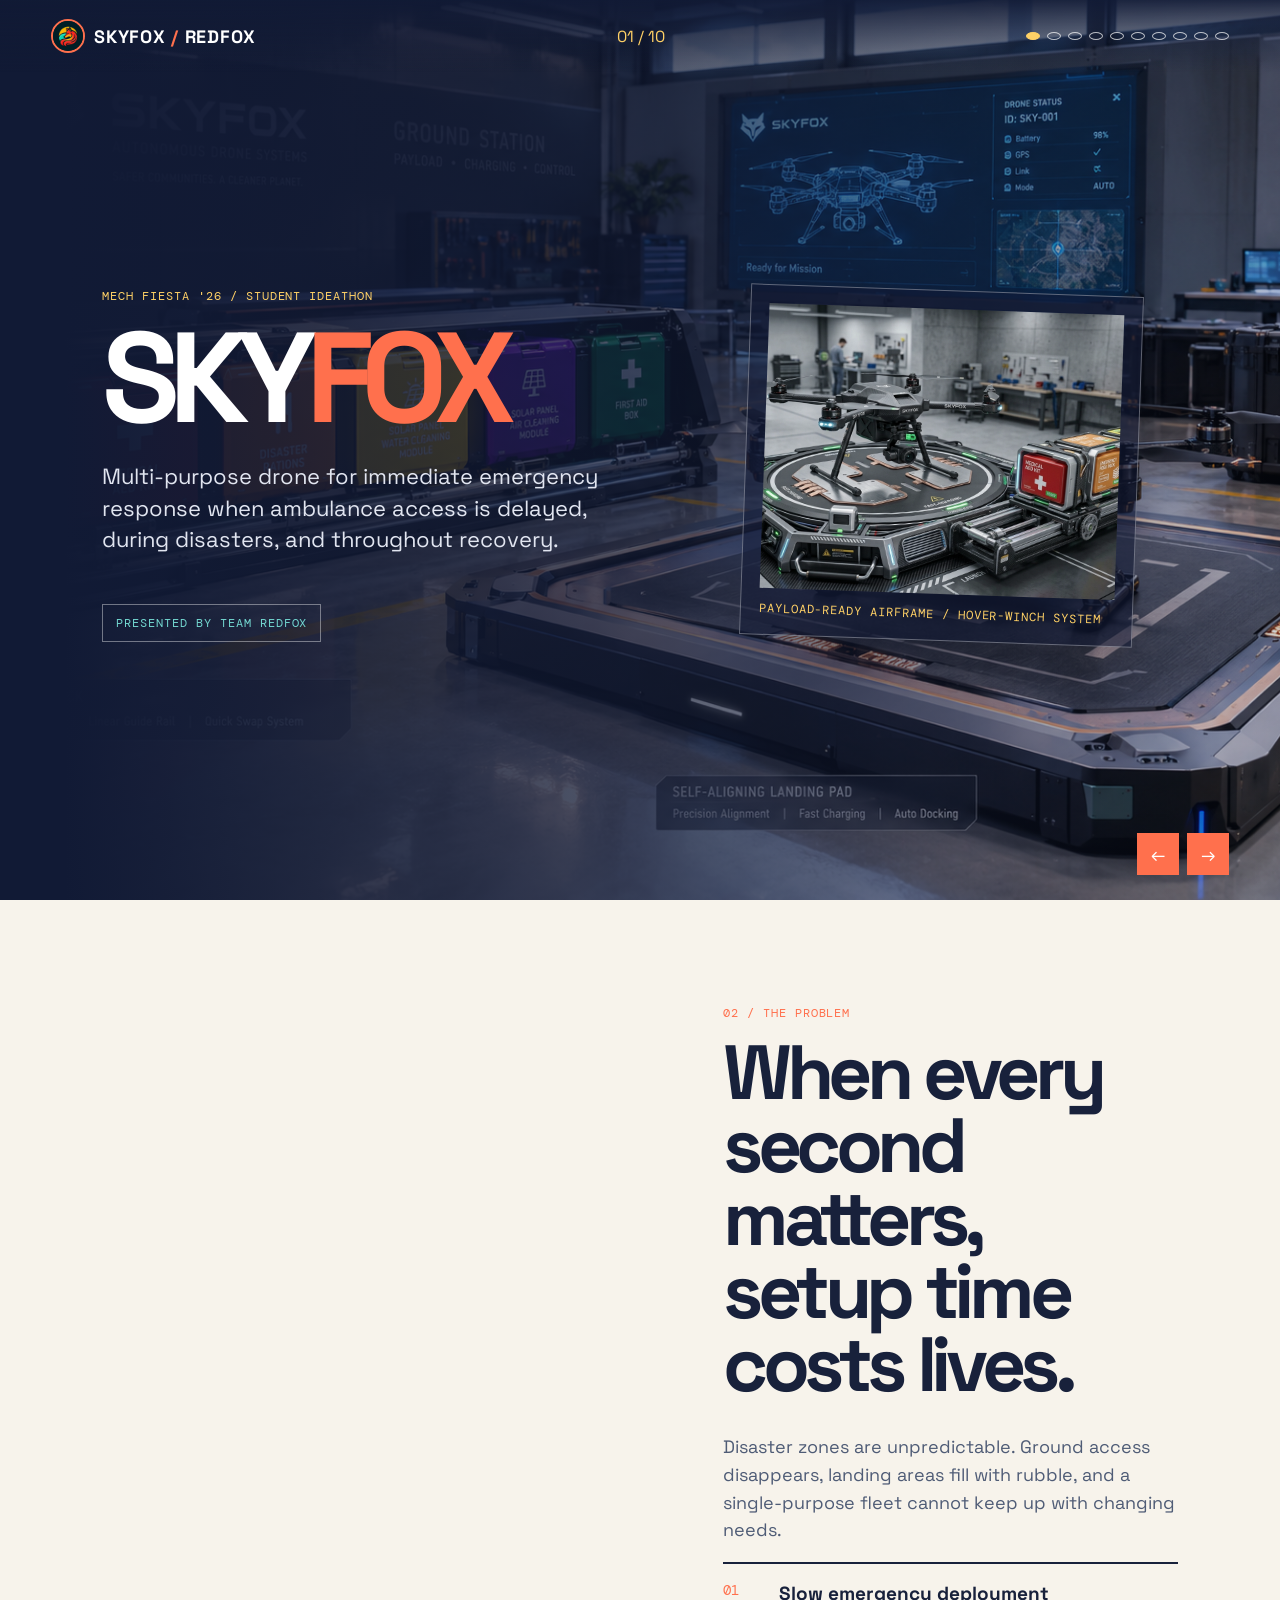
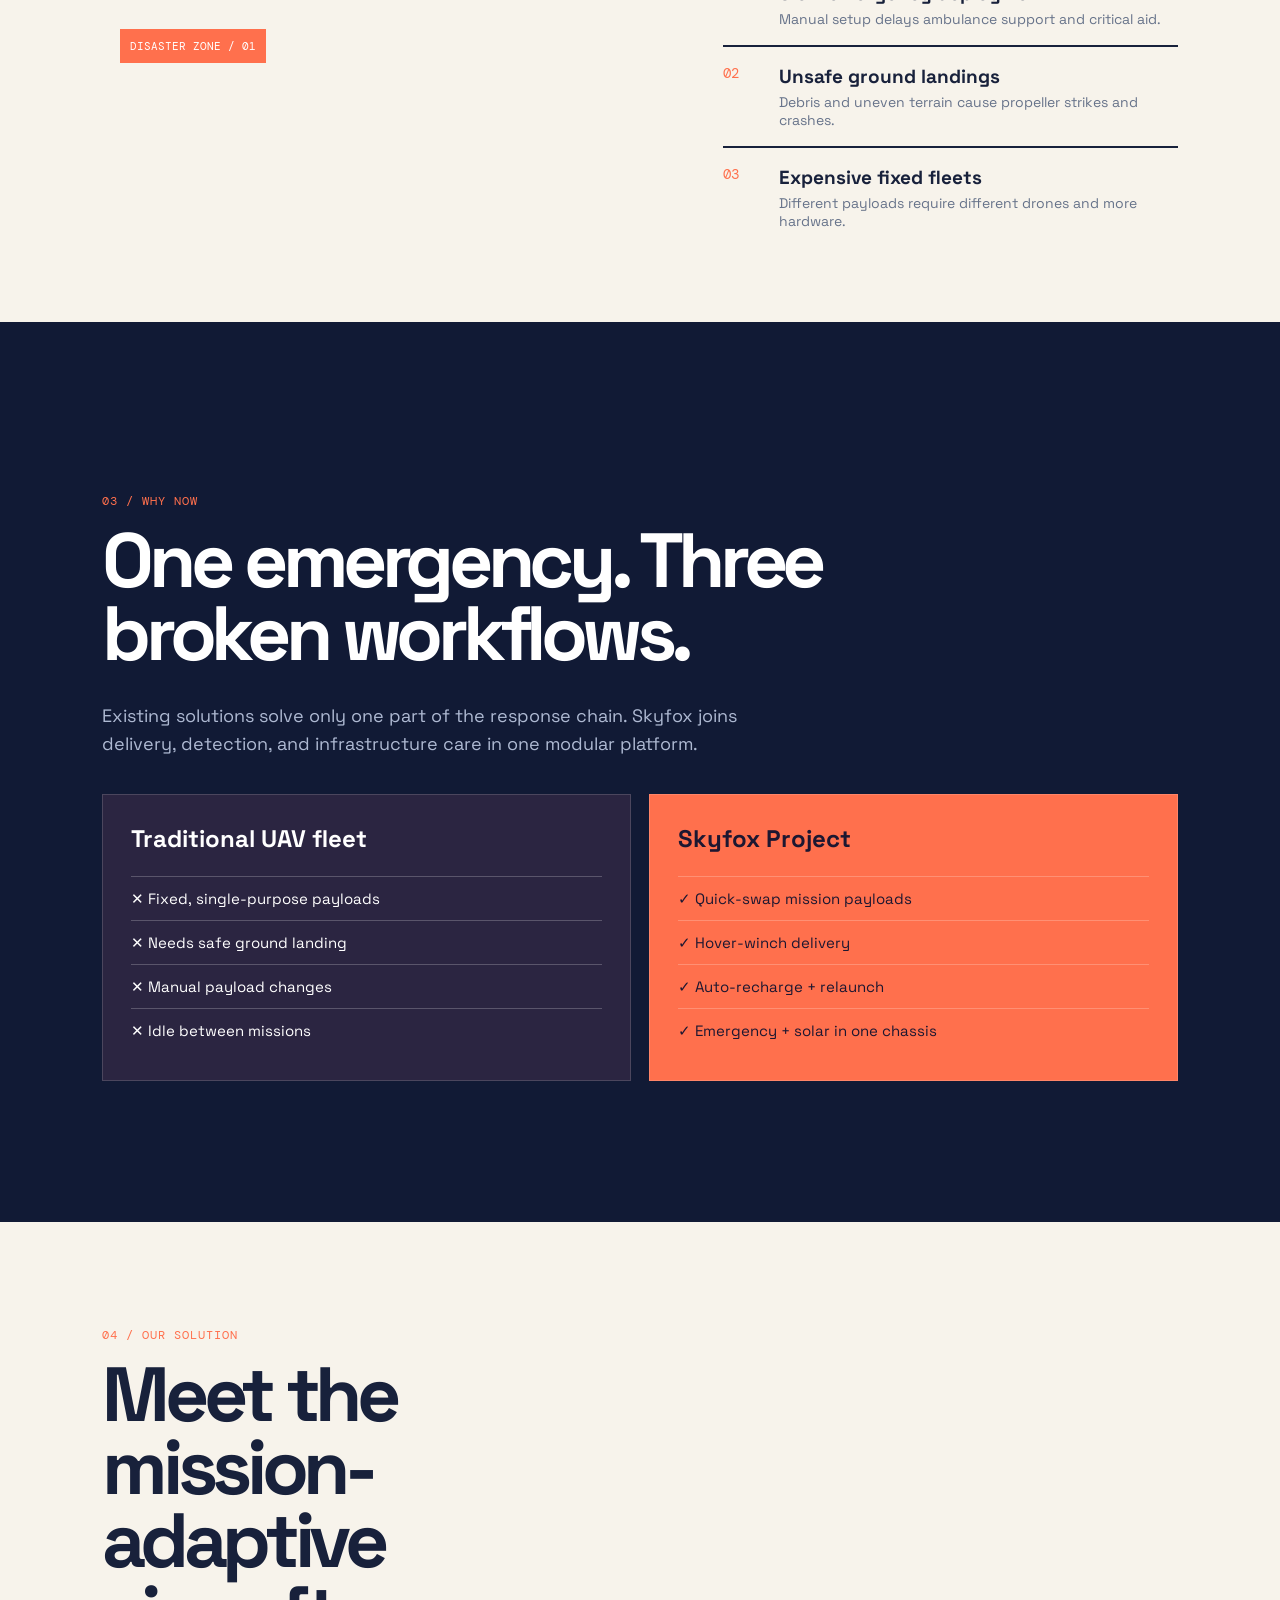
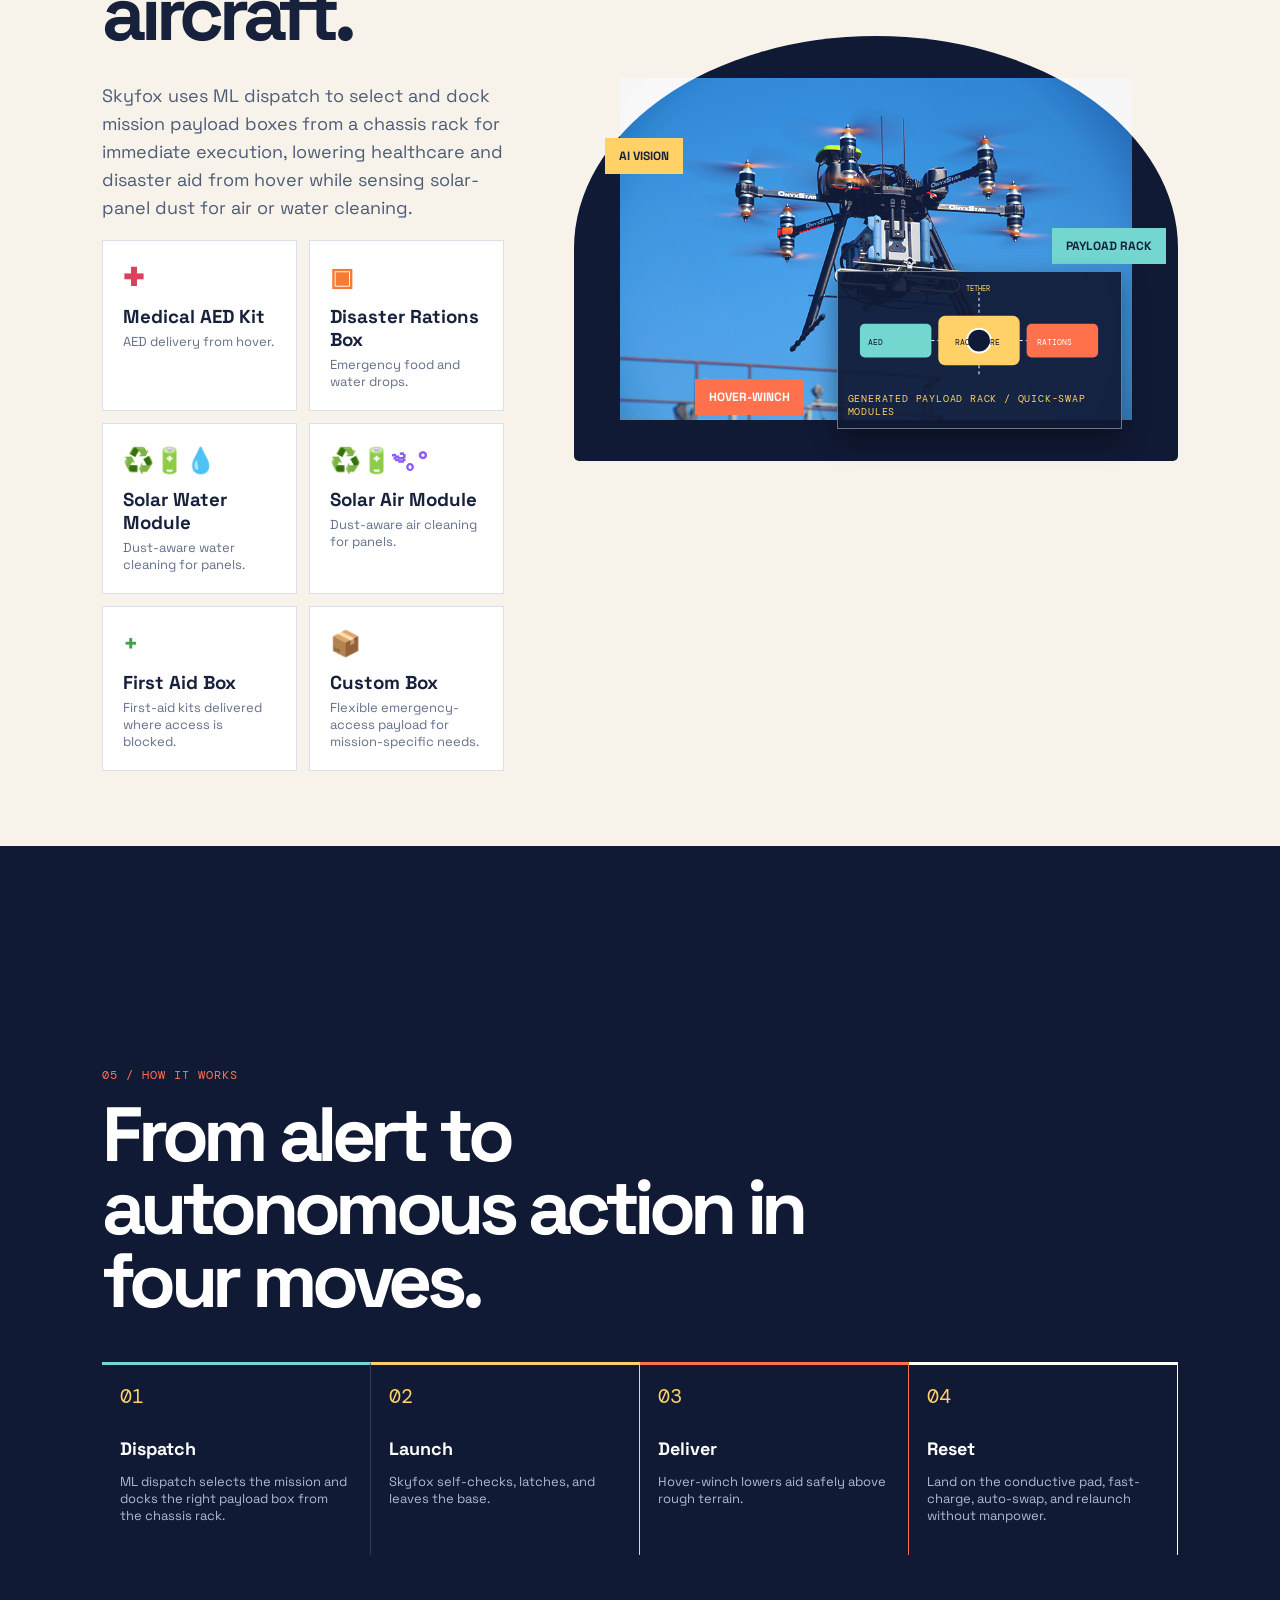
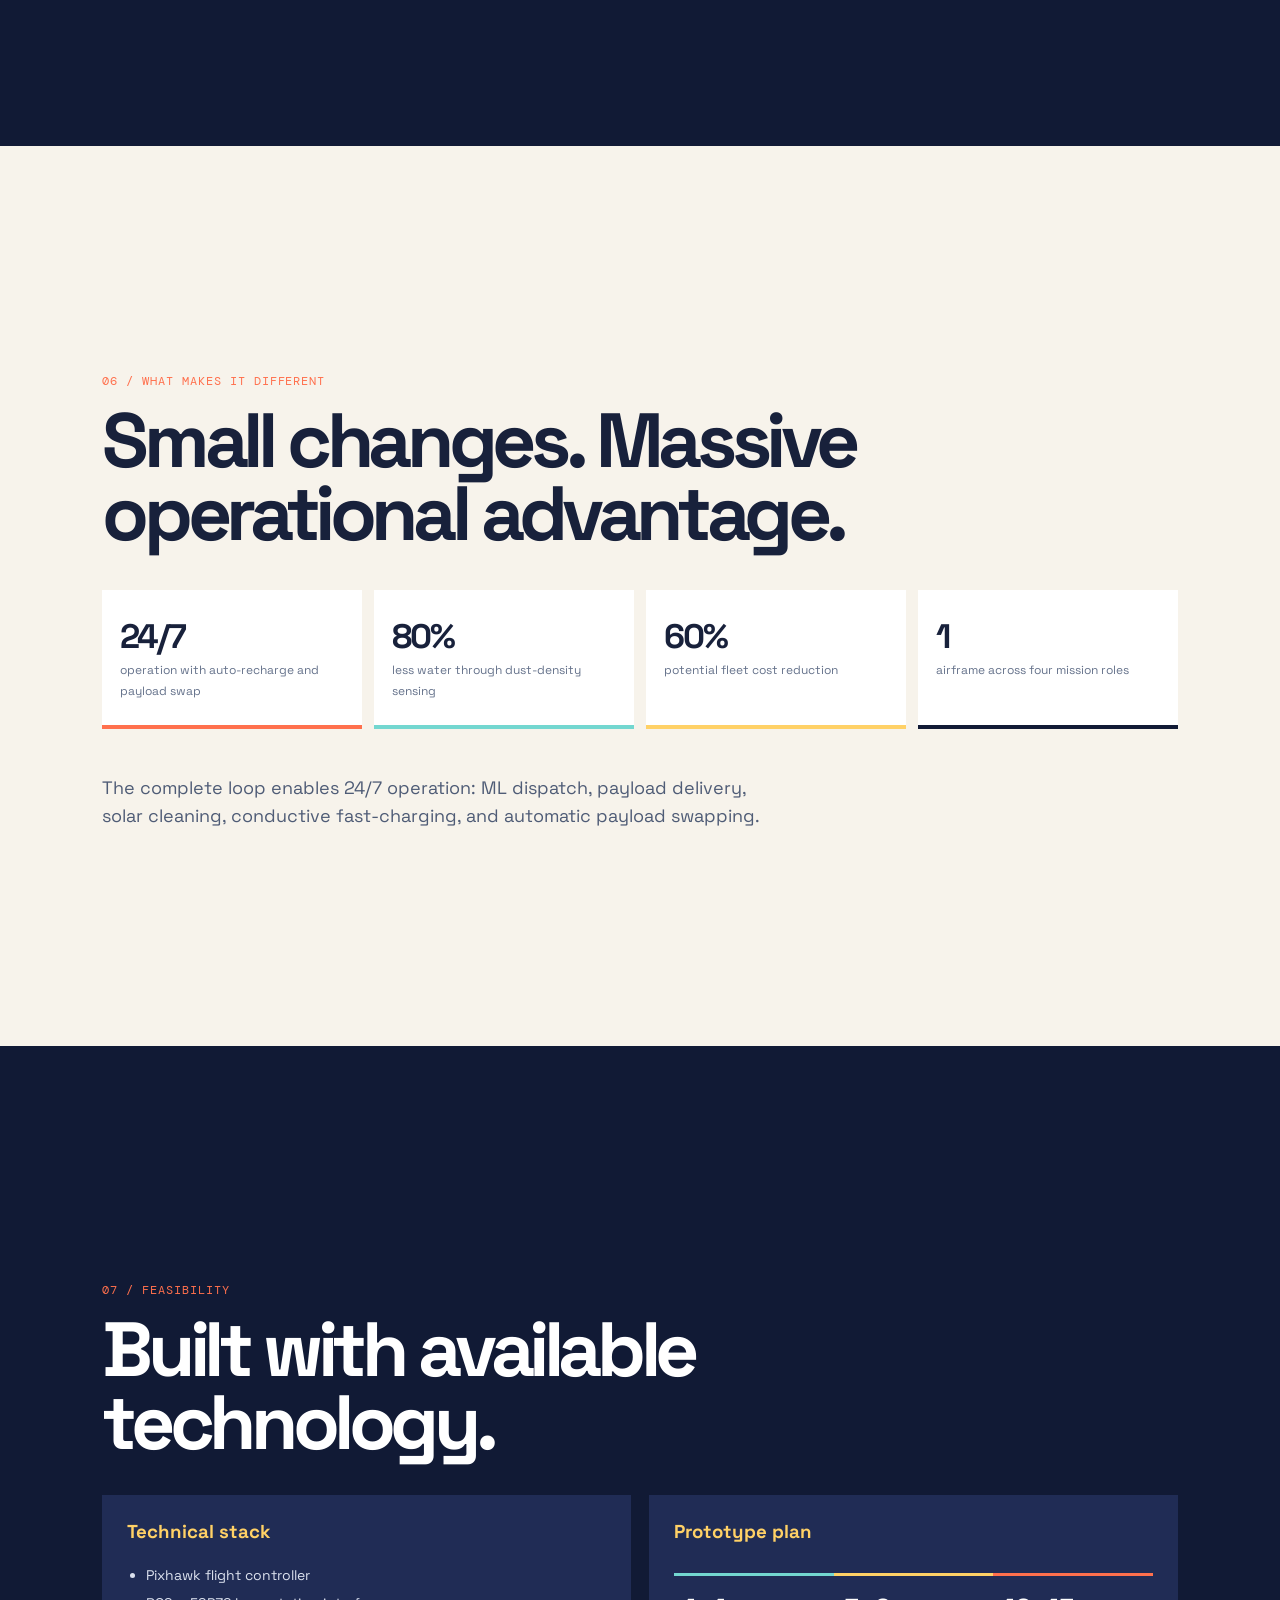
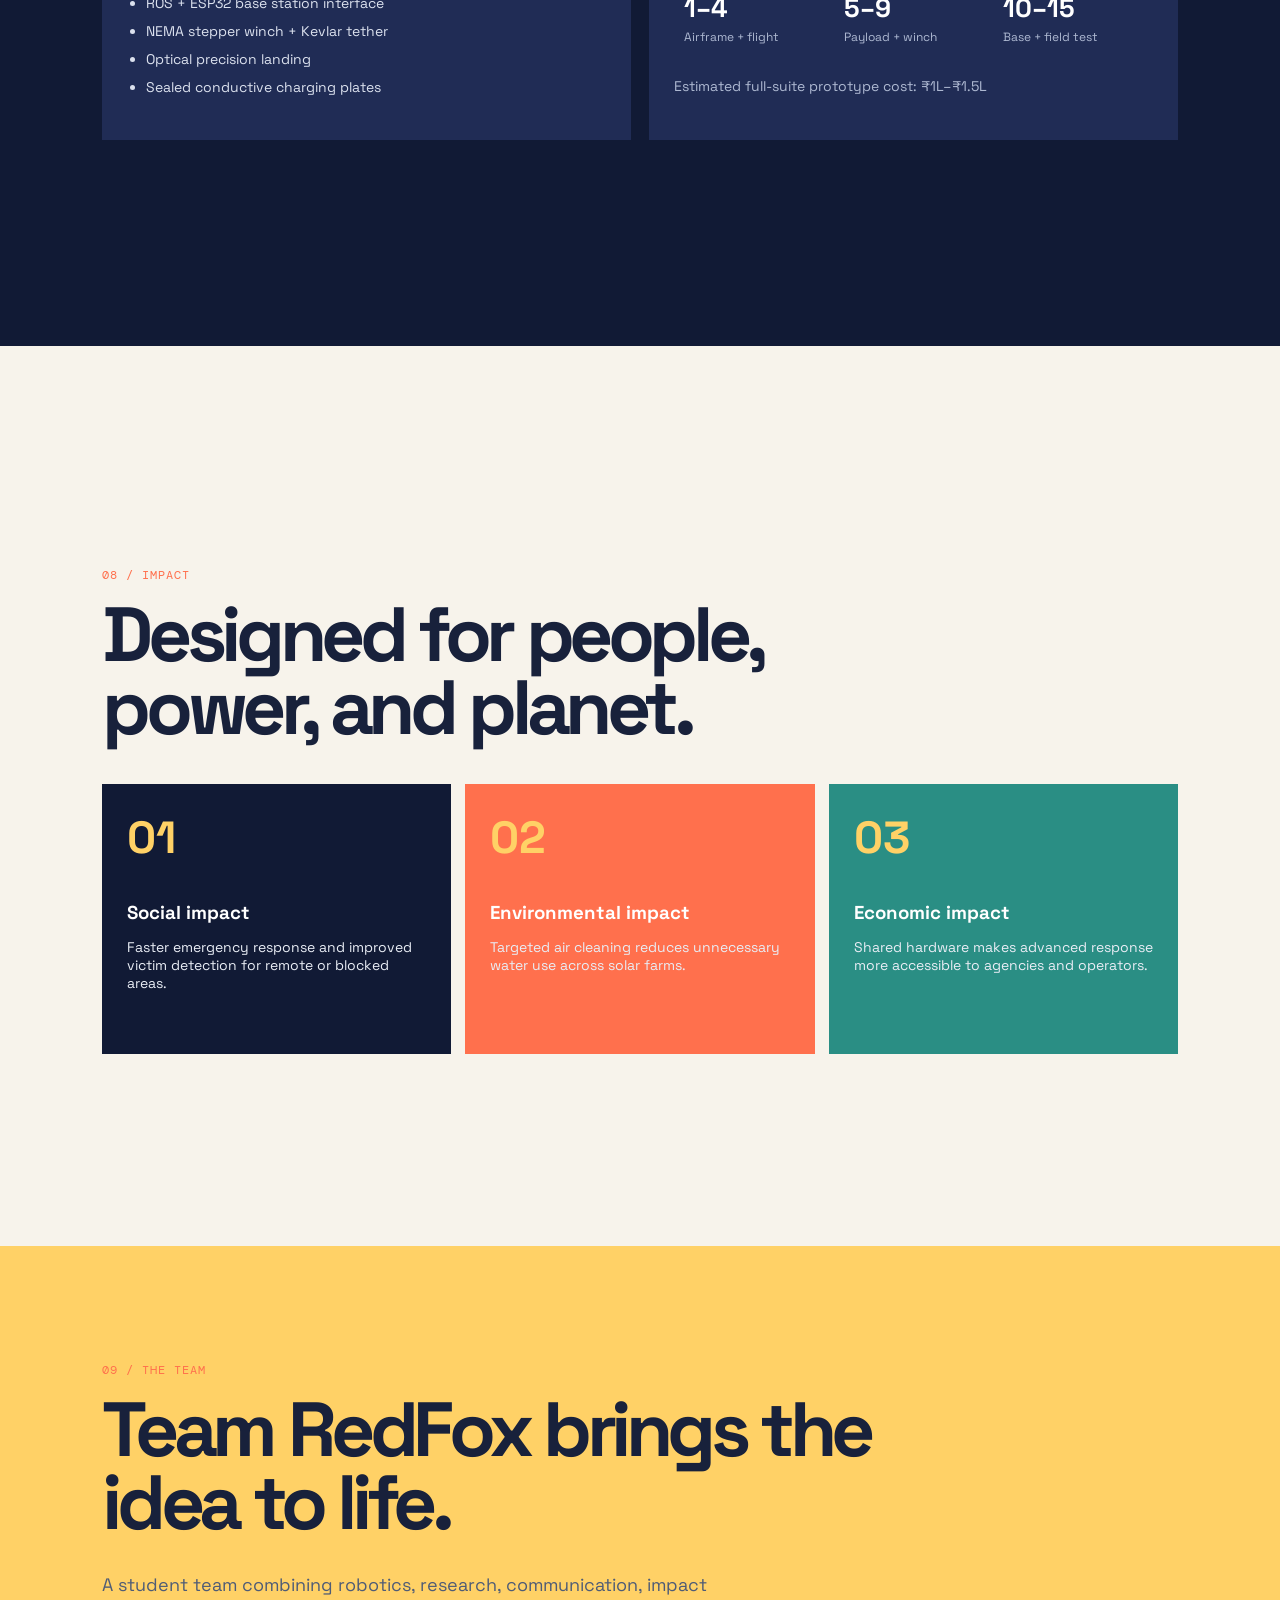
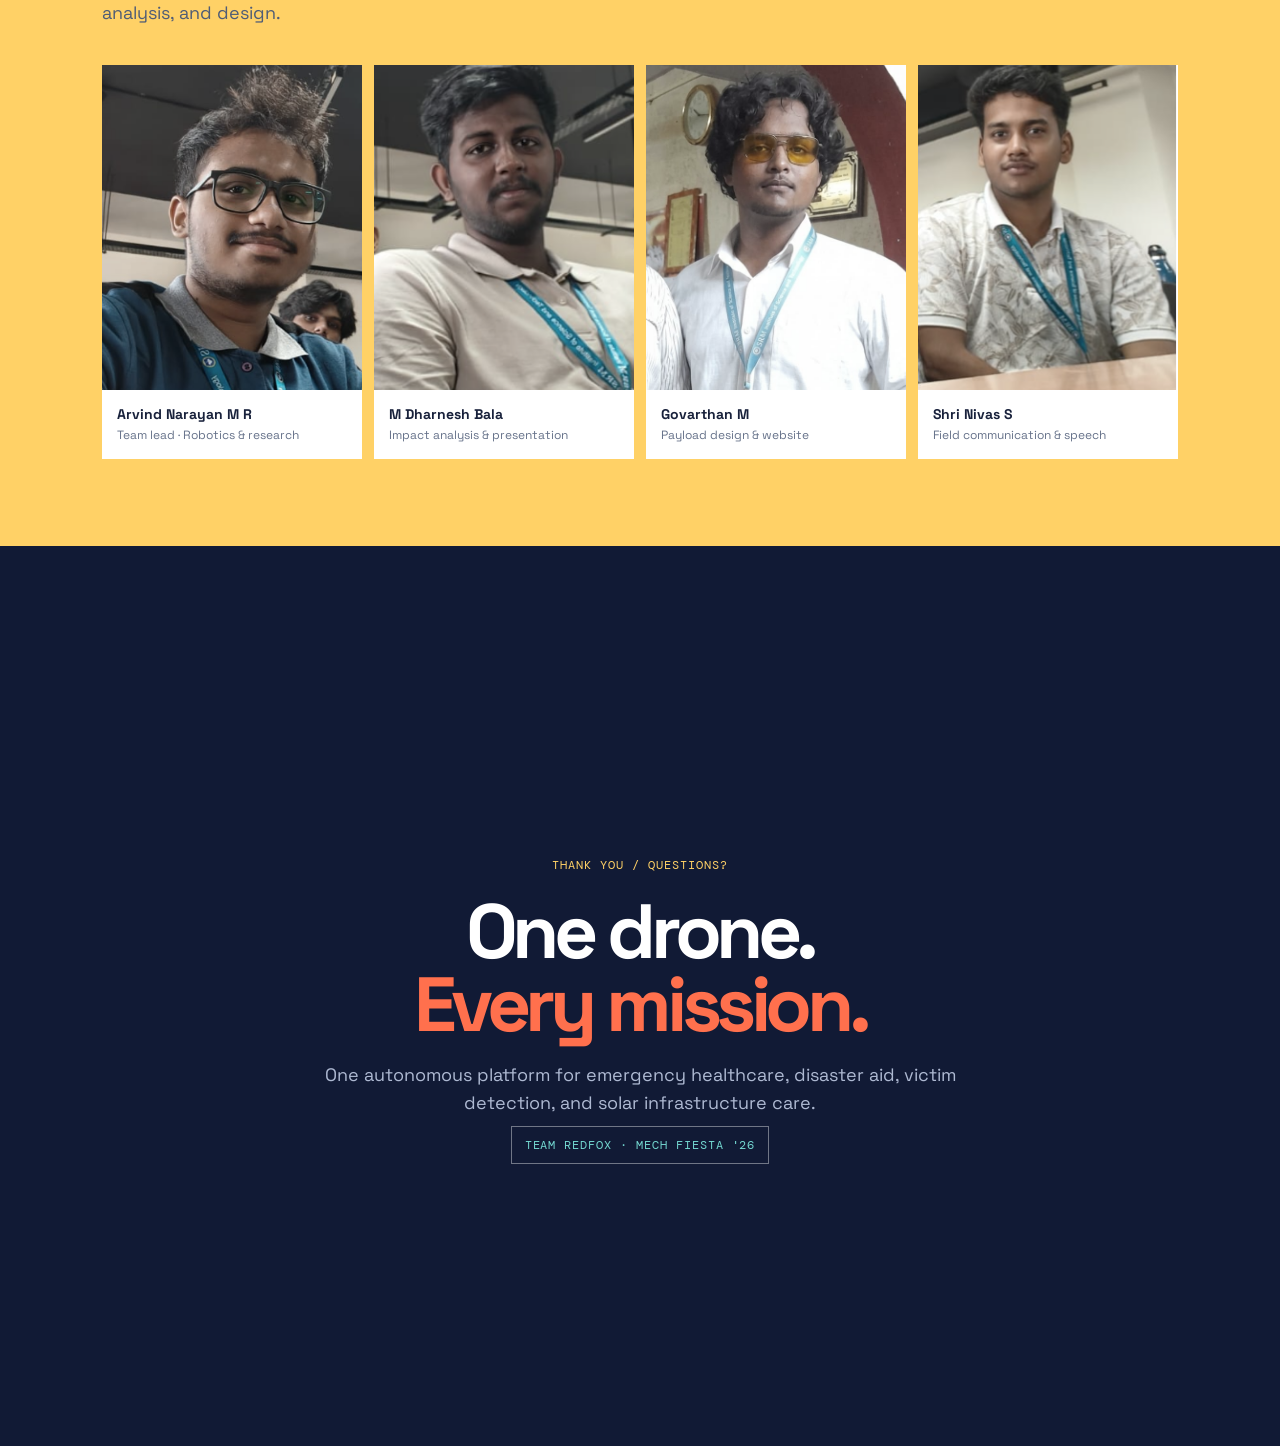
==== commit 00397507: "Add RedFox logo to navigation" ====
--- a/index.html
+++ b/index.html
@@ -18,7 +18,10 @@
   </head>
   <body>
     <nav class="deck-nav">
-      <a class="logo" href="#slide-1">SKY<span>FOX</span> <b>/</b> REDFOX</a>
+      <a class="logo" href="#slide-1">
+        <img src="RedFox Logo.jpg" alt="RedFox logo" />
+        <span>SKY<span>FOX</span> <b>/</b> REDFOX</span>
+      </a>
       <div class="slide-index"><span id="current">01</span> / 10</div>
       <div class="dots" aria-label="Presentation slides"></div>
     </nav>
--- a/styles.css
+++ b/styles.css
@@ -64,9 +64,19 @@
   background: linear-gradient(#111a35ee, transparent);
 }
 .logo {
+  display: inline-flex;
+  align-items: center;
+  gap: 9px;
   font-weight: 700;
   font-size: 18px;
   letter-spacing: 0.04em;
+}
+.logo img {
+  width: 34px;
+  height: 34px;
+  border: 2px solid var(--orange);
+  border-radius: 50%;
+  object-fit: cover;
 }
 .logo b {
   color: var(--orange);
@@ -574,6 +584,10 @@
   .logo {
     font-size: 15px;
   }
+  .logo img {
+    width: 30px;
+    height: 30px;
+  }
   .slide-index {
     font-size: 11px;
   }
@@ -667,6 +681,10 @@
   .logo {
     font-size: 13px;
   }
+  .logo img {
+    width: 27px;
+    height: 27px;
+  }
   .slide {
     padding: 82px 16px 62px;
   }
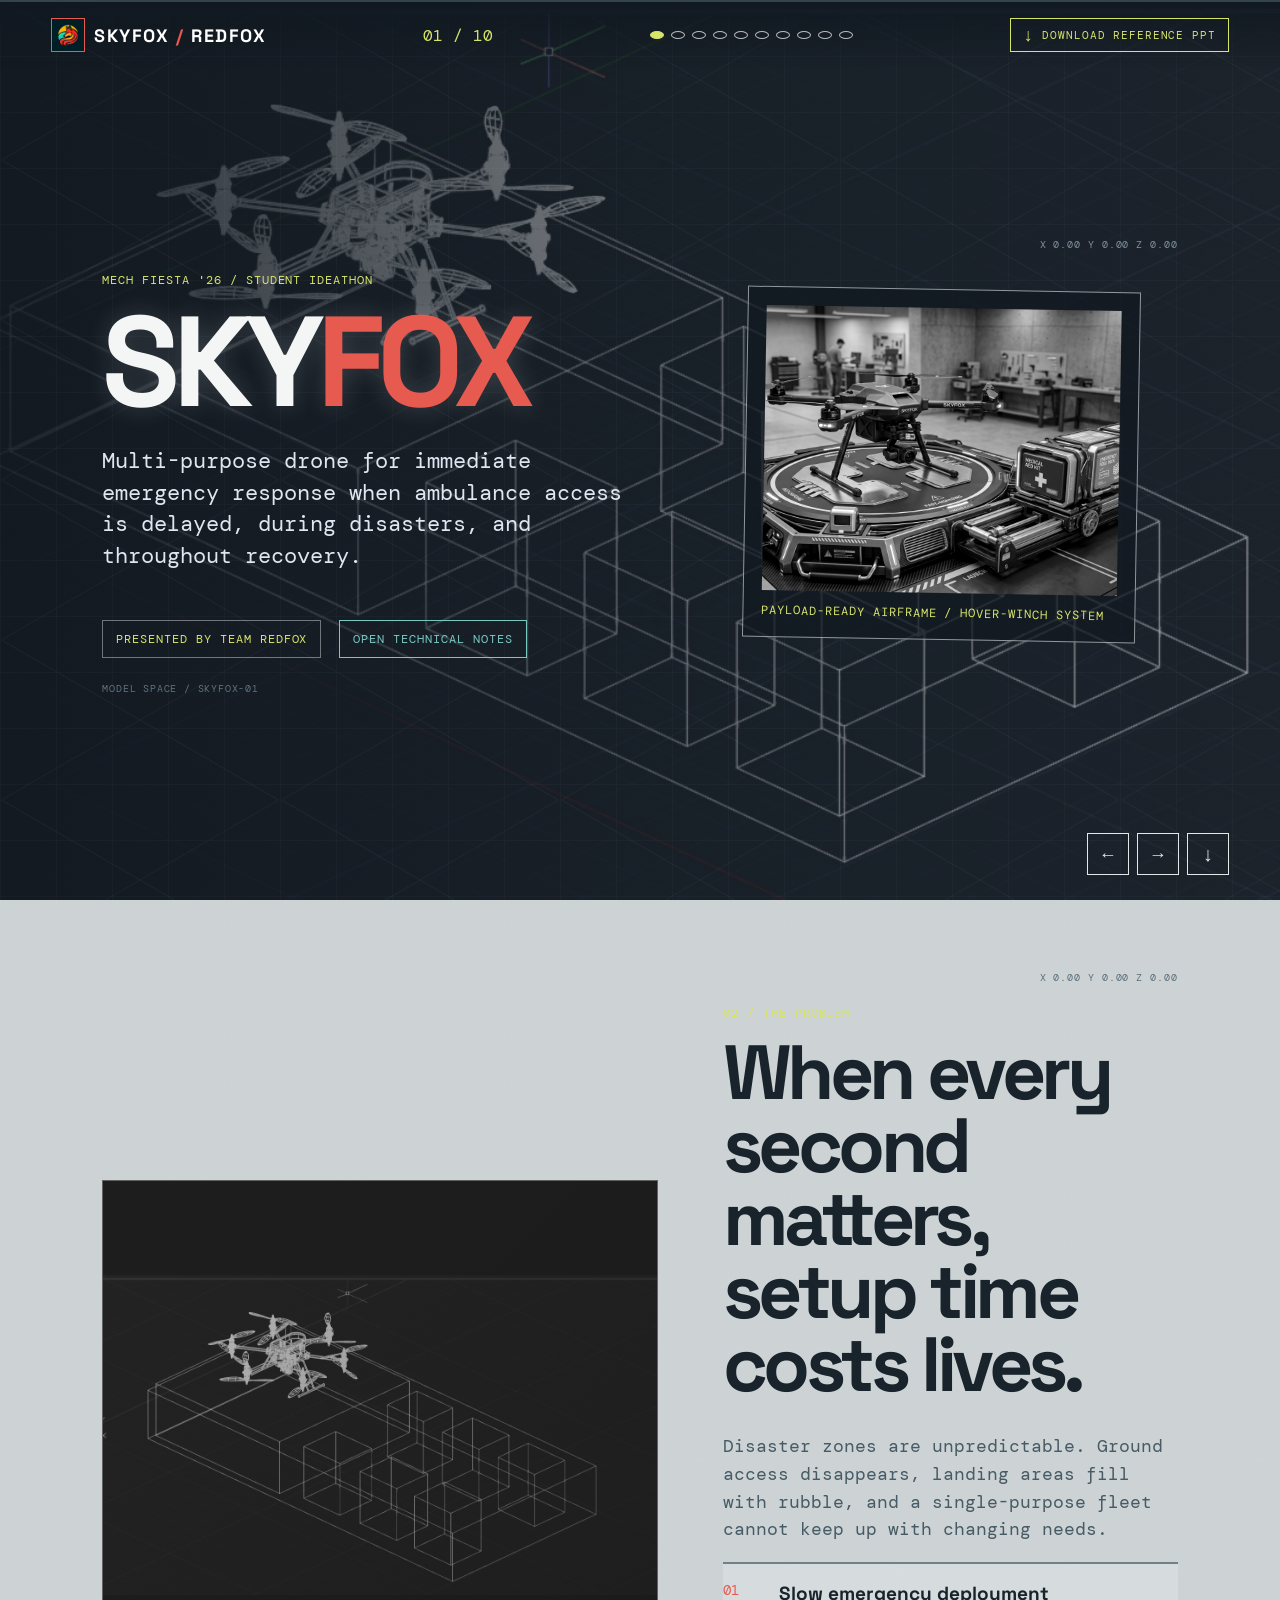
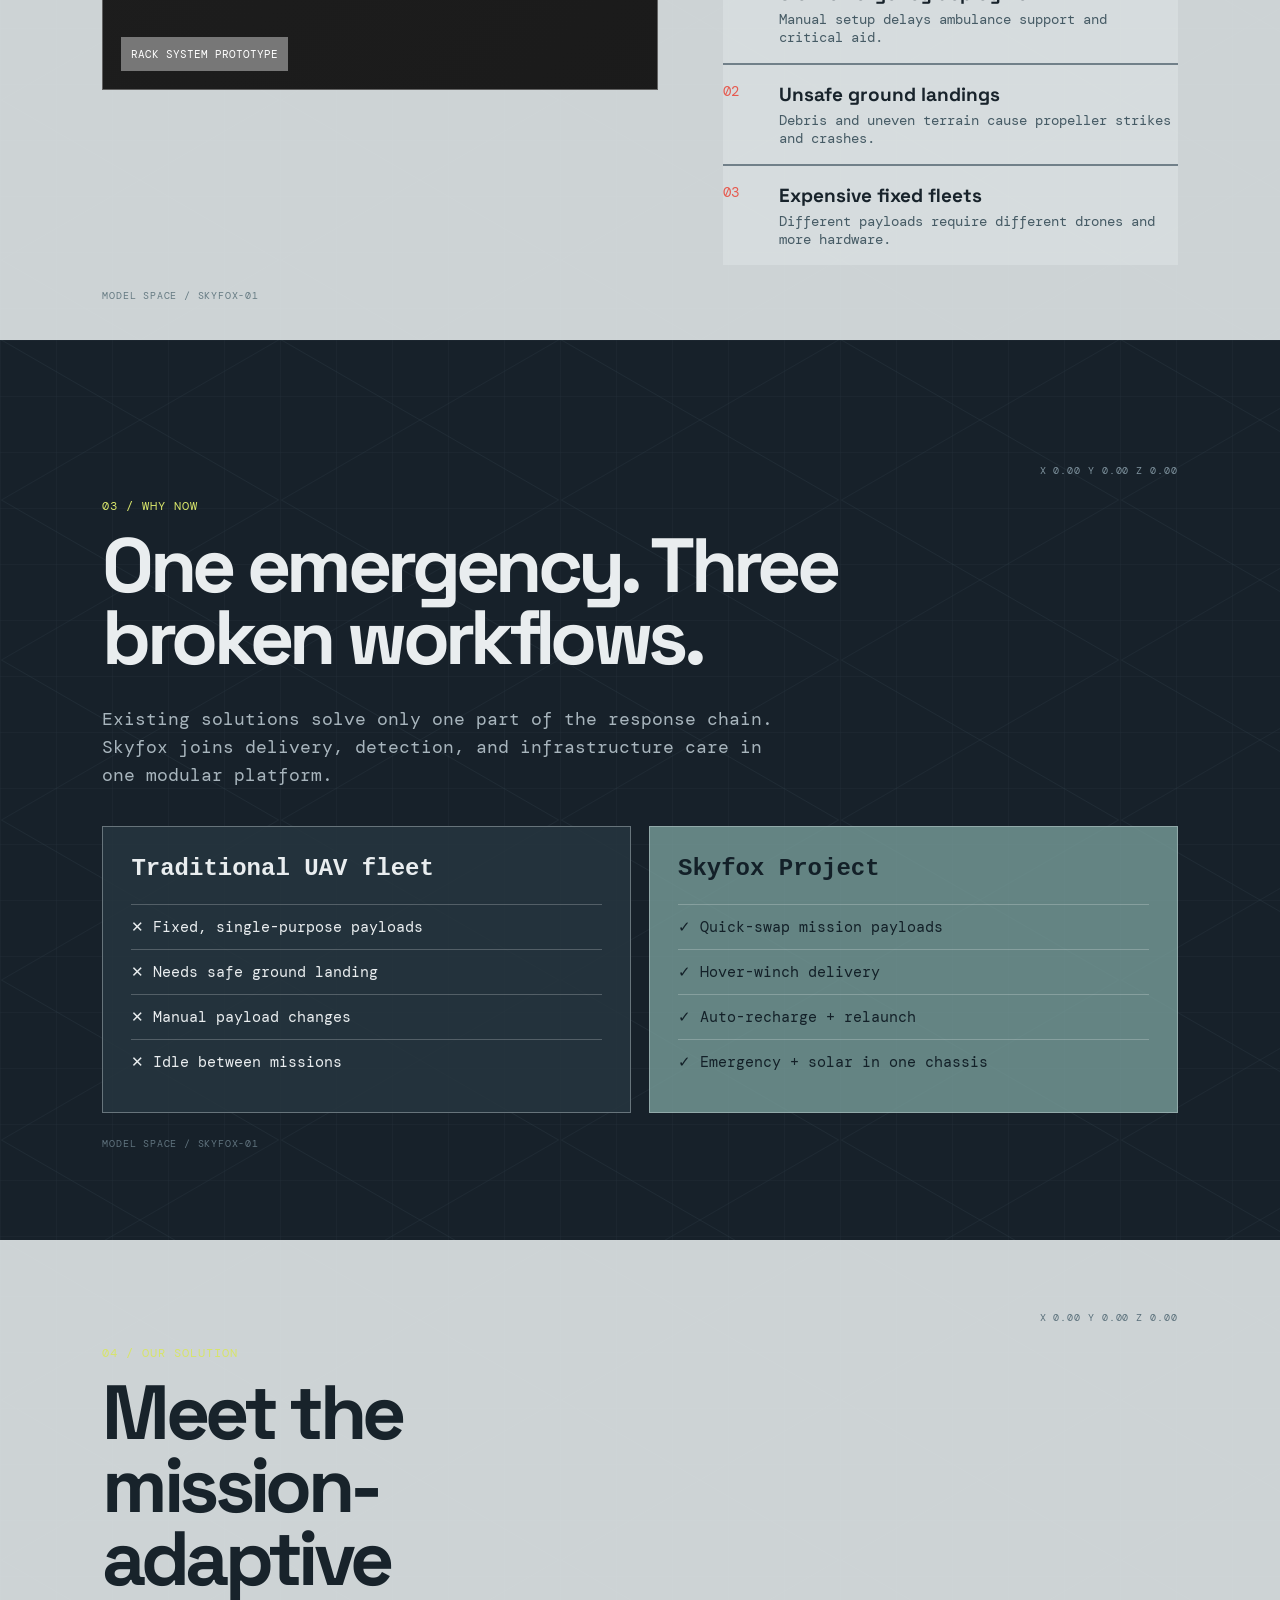
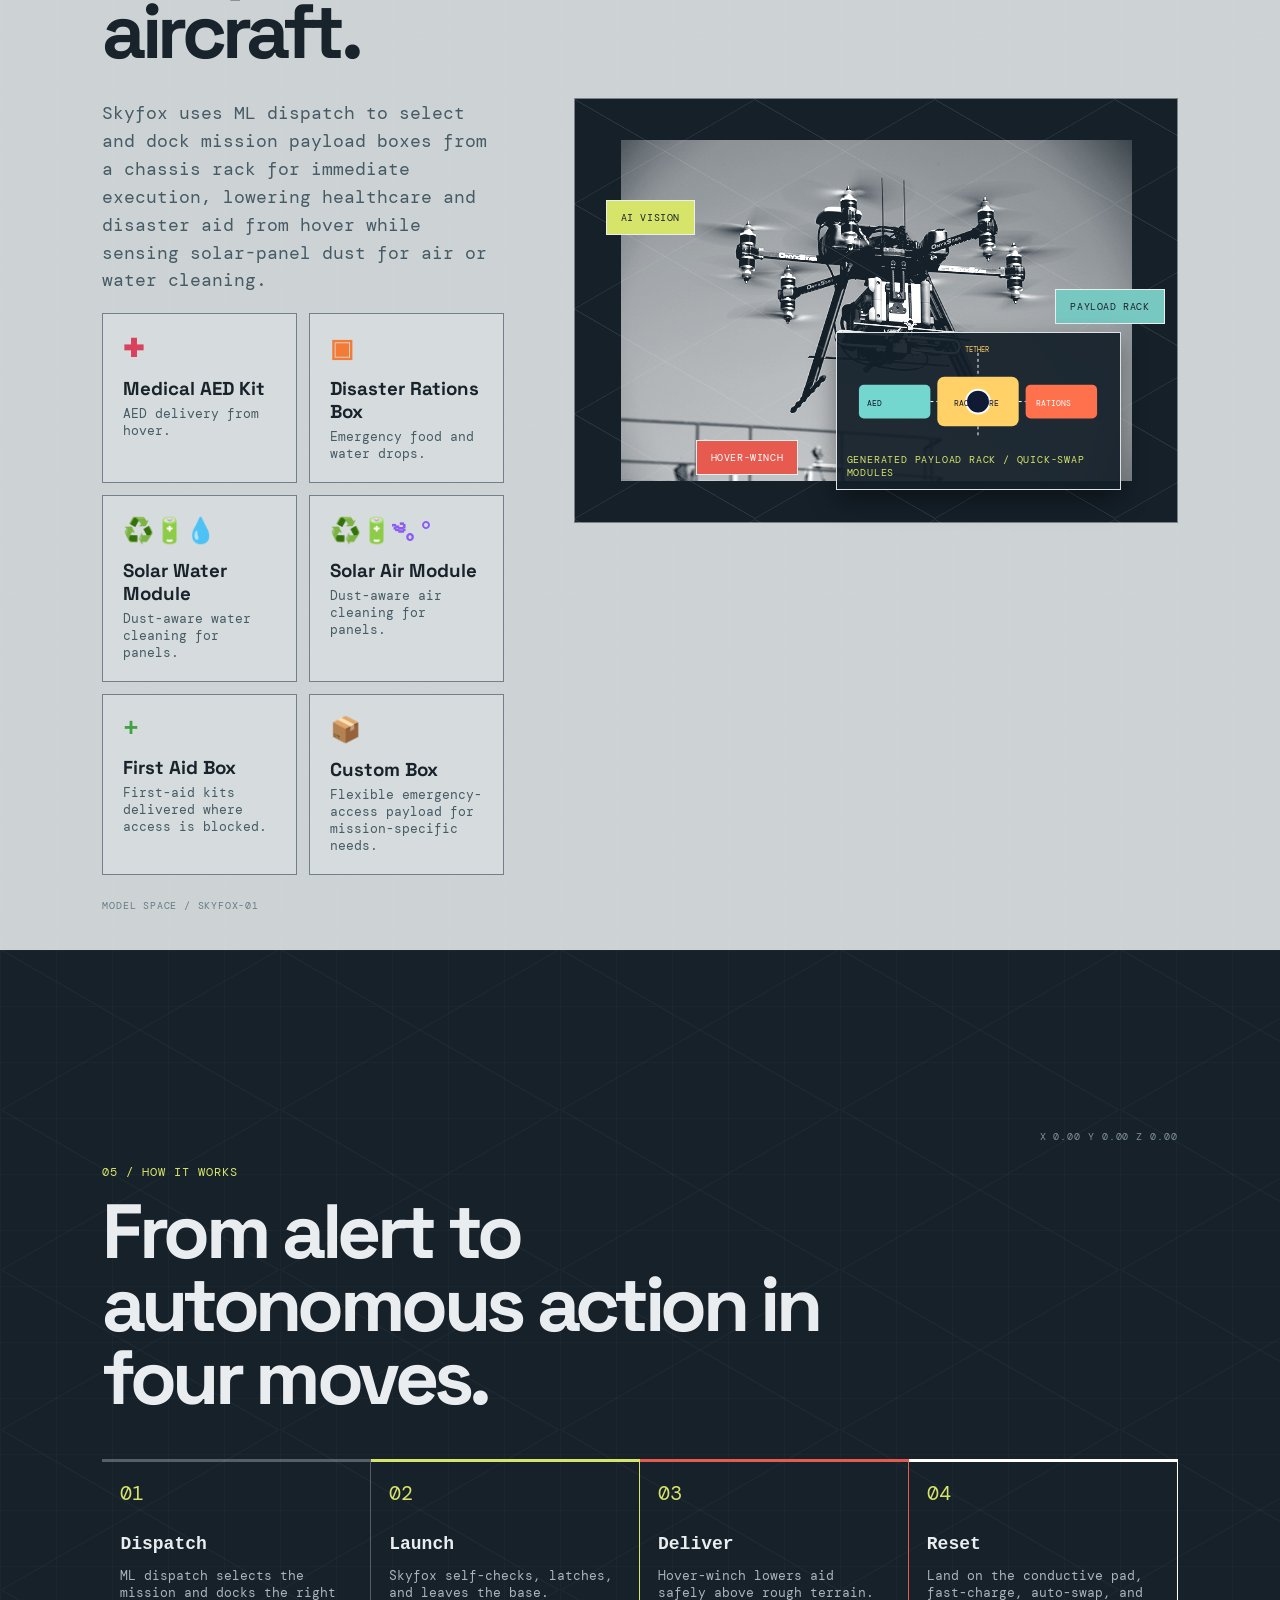
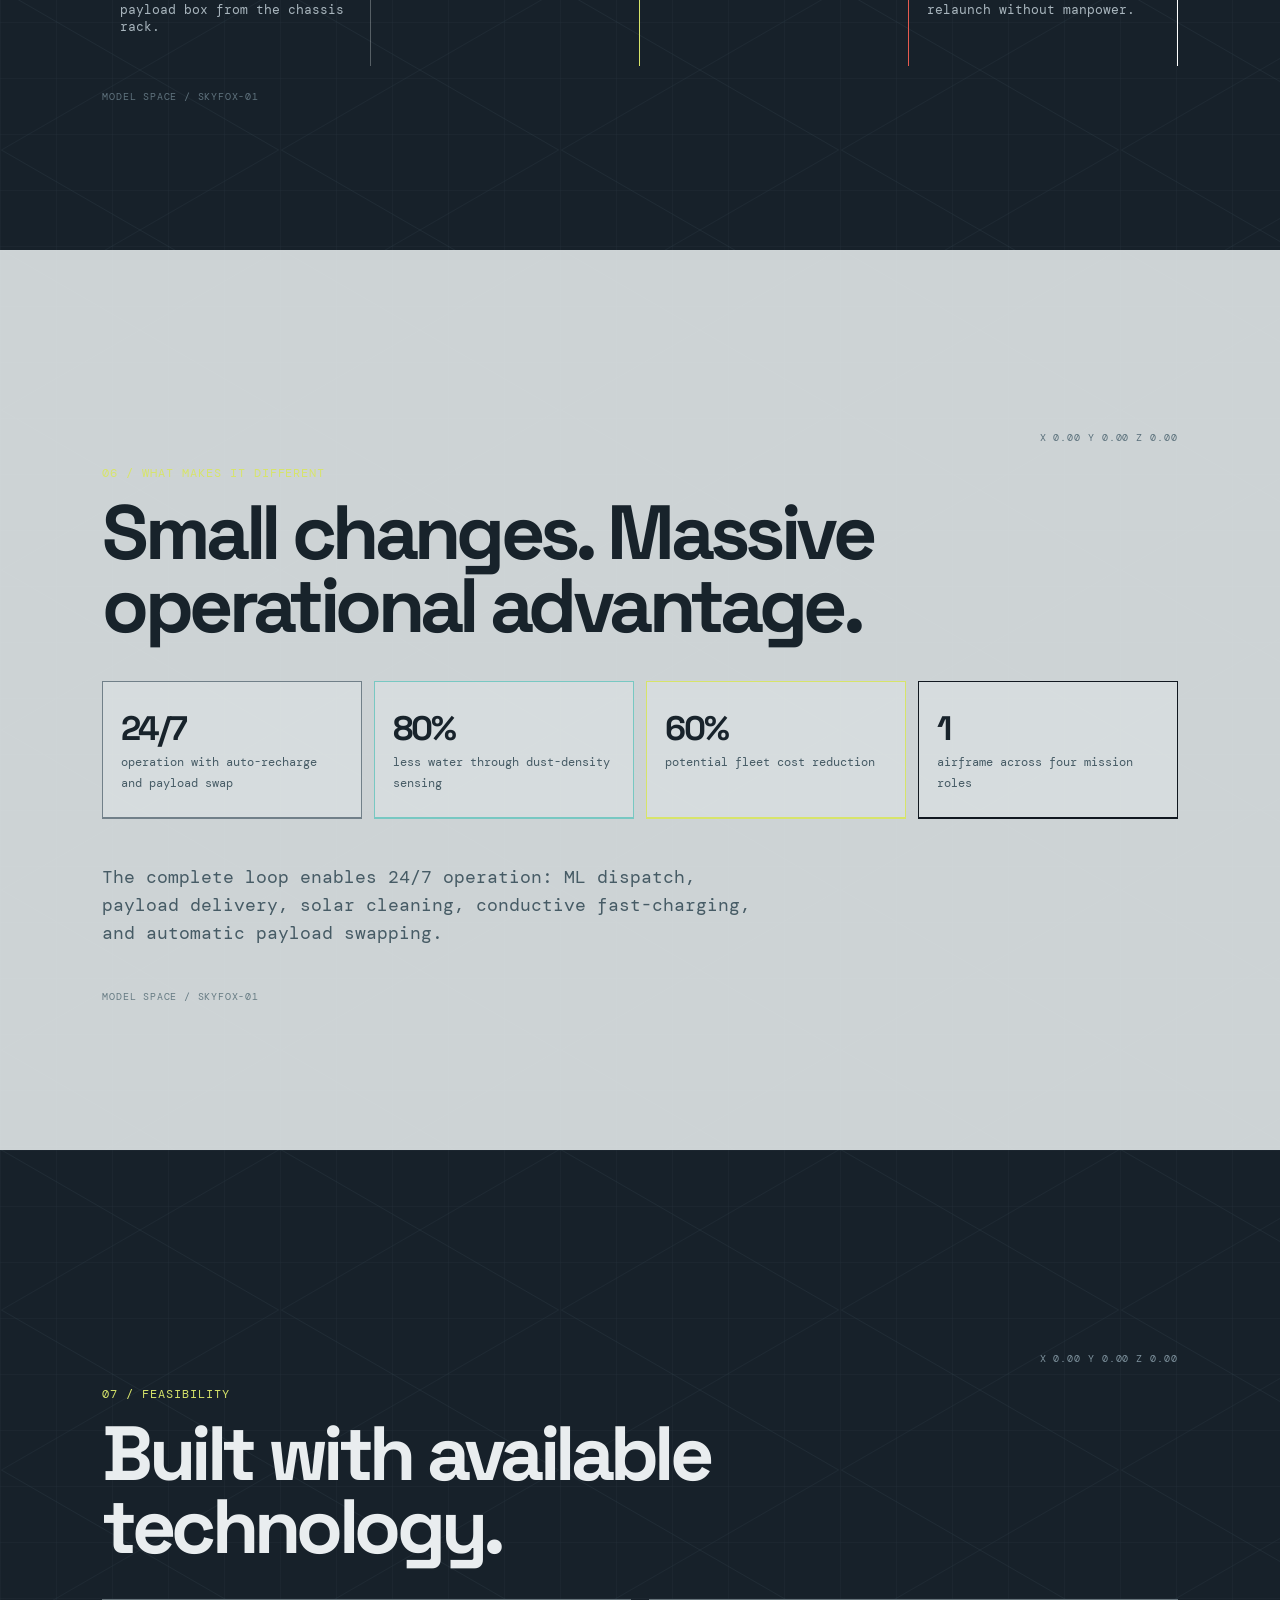
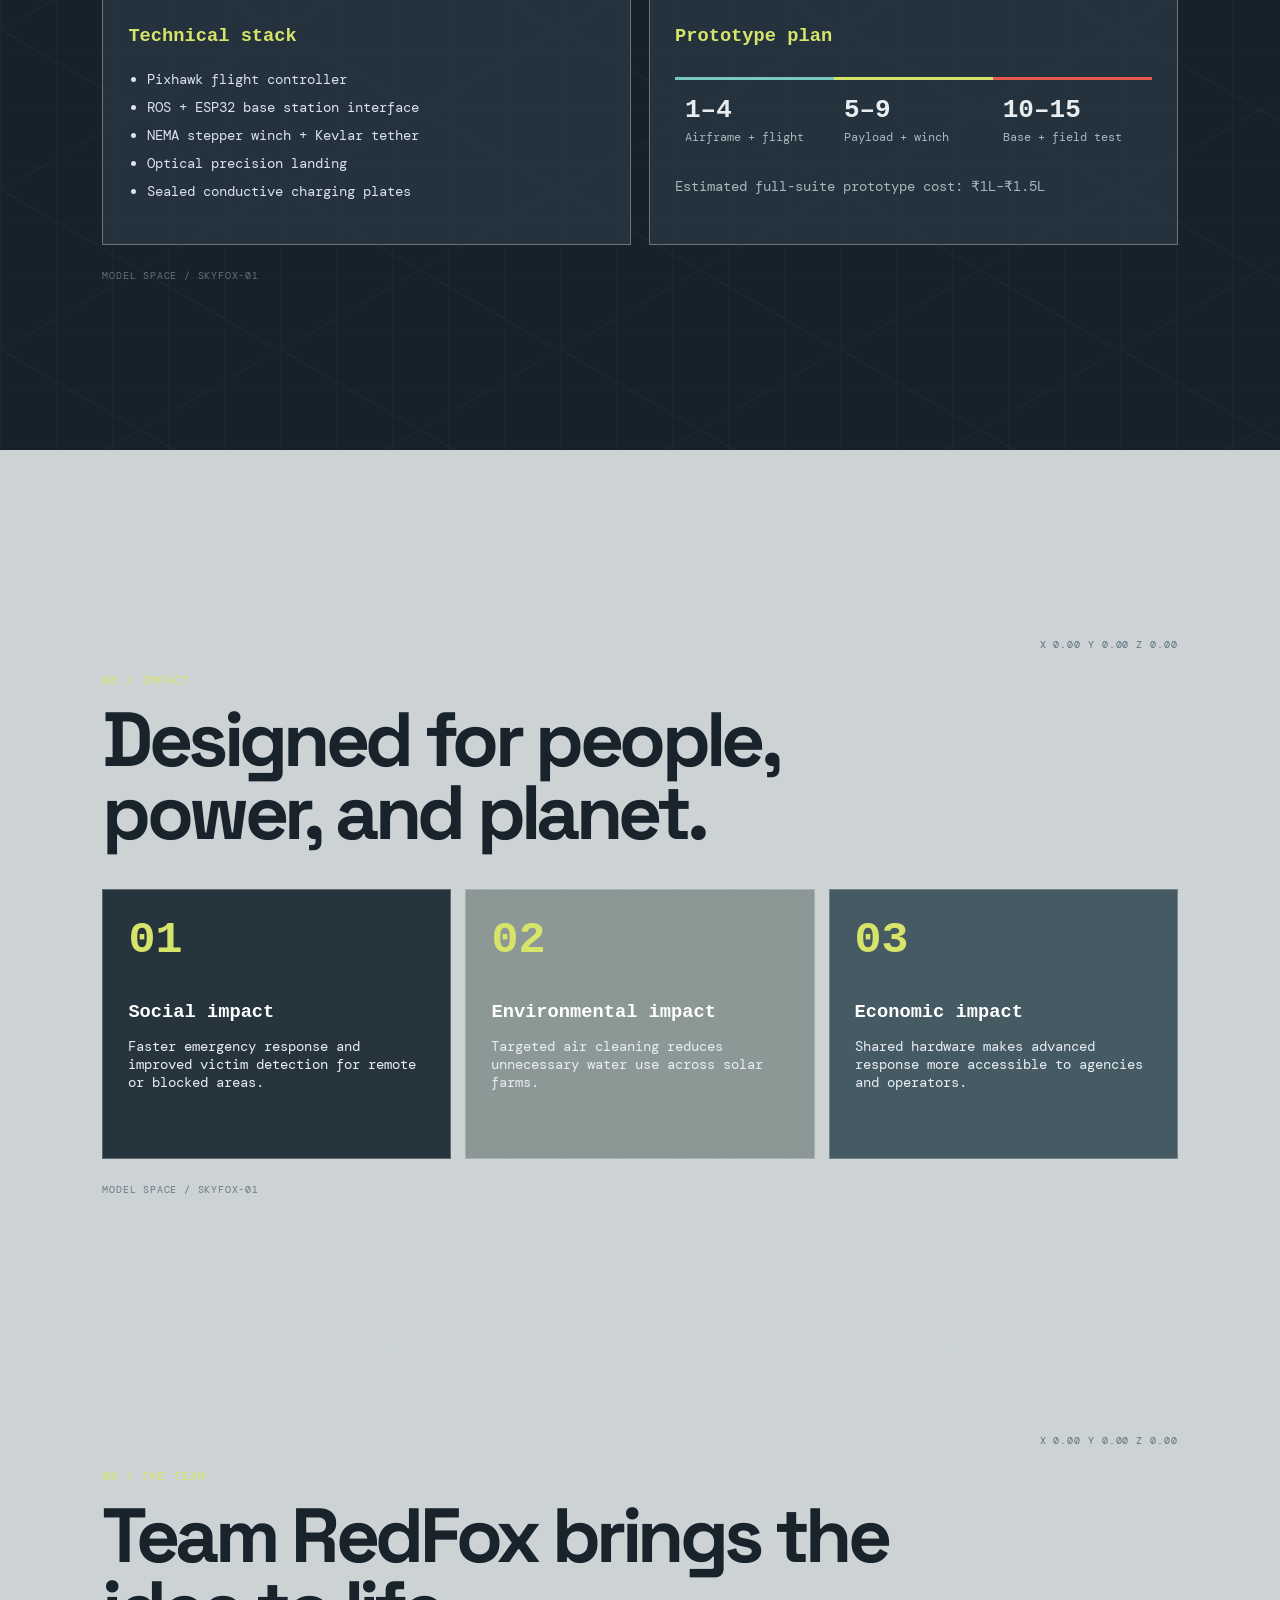
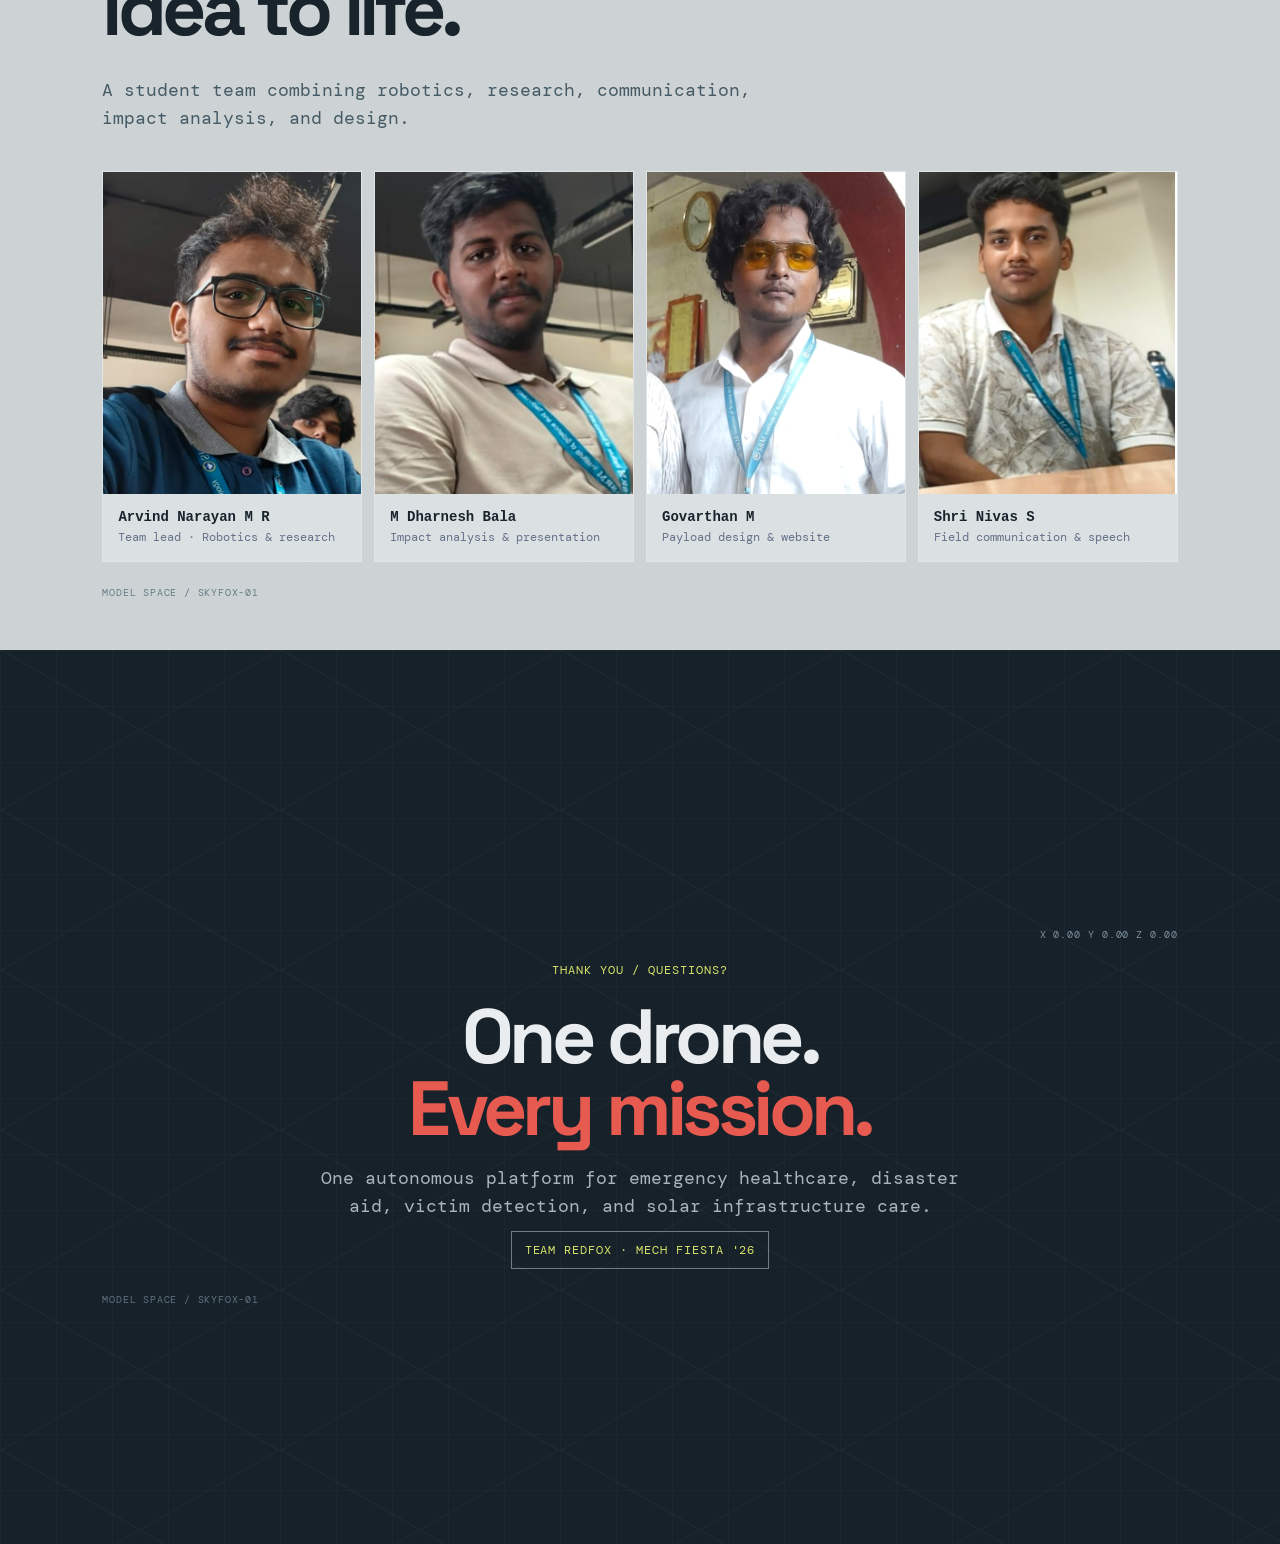
==== commit 6a454c0b: "Merge pull request #6 from Arvindtechguy/feature/skyfox-technical-notes Update Skyfox technical note" ====
--- a/index.html
+++ b/index.html
@@ -24,6 +24,14 @@
       </a>
       <div class="slide-index"><span id="current">01</span> / 10</div>
       <div class="dots" aria-label="Presentation slides"></div>
+      <a
+        class="nav-download"
+        href="Ideathon%20final%20ppt.pdf"
+        download="Skyfox-Ideathon-Final-Presentation.pdf"
+        aria-label="Download reference PPT"
+      >
+        <span aria-hidden="true">↓</span> DOWNLOAD REFERENCE PPT
+      </a>
     </nav>
     <main>
       <section class="slide hero" id="slide-1">
@@ -36,6 +44,7 @@
               Solar Infrastructure.
             </p>
             <span class="team-tag mono">Presented by Team RedFox</span>
+            <a class="notes-link mono" href="skyfox%20template.pdf">Open Technical Notes</a>
           </div>
           <figure class="hero-card">
             <img
@@ -137,7 +146,7 @@
               <article class="payload-card">
                 <b>⌁</b>
                 <h3>Victim detection</h3>
-                <p>BLE RSSI + AI vision for search.</p>
+                <p>BLE RSSI + thermal + sonar modules for search.</p>
               </article>
               <article class="payload-card">
                 <b>◒</b>
@@ -425,6 +434,13 @@
     <div class="controls">
       <button id="prev" aria-label="Previous slide">←</button
       ><button id="next" aria-label="Next slide">→</button>
+      <a
+        class="download-ppt"
+        href="Ideathon%20final%20ppt.pdf"
+        download="Skyfox-Ideathon-Final-Presentation.pdf"
+        aria-label="Download final presentation PDF"
+        title="Download final presentation PDF"
+      >↓</a>
     </div>
     <script src="script.js" defer></script>
   </body>
--- a/styles.css
+++ b/styles.css
@@ -88,6 +88,28 @@
   display: flex;
   gap: 7px;
 }
+
+.nav-download {
+  display: inline-flex;
+  align-items: center;
+  gap: 8px;
+  padding: 9px 12px;
+  border: 1px solid var(--yellow);
+  color: var(--yellow);
+  font: 11px "DM Mono", monospace;
+  letter-spacing: 0.08em;
+  white-space: nowrap;
+}
+
+.nav-download span {
+  font-size: 18px;
+  line-height: 0.7;
+}
+
+.nav-download:hover {
+  background: var(--yellow);
+  color: var(--ink);
+}
 .dot {
   width: 8px;
   height: 8px;
@@ -177,6 +199,19 @@
   margin-top: 26px;
   color: var(--cyan);
 }
+
+.notes-link {
+  display: inline-block;
+  border: 1px solid var(--cyan);
+  padding: 10px 13px;
+  margin: 26px 0 0 8px;
+  color: var(--cyan);
+}
+
+.notes-link:hover {
+  background: var(--cyan);
+  color: var(--ink);
+}
 .section-label {
   color: var(--orange);
   margin-bottom: 15px;
@@ -210,7 +245,7 @@
   position: relative;
 }
 .problem-photo:after {
-  content: "DISASTER ZONE / 01";
+  content: "RACK SYSTEM PROTOTYPE";
   position: absolute;
   bottom: 18px;
   left: 18px;
@@ -594,6 +629,11 @@
   .dots {
     display: none;
   }
+
+  .nav-download {
+    padding: 8px 9px;
+    font-size: 9px;
+  }
   .slide {
     min-height: 100svh;
     padding: 88px 20px 64px;
@@ -609,6 +649,10 @@
     padding: 12px;
     transform: none;
   }
+
+  .notes-link {
+    margin-left: 0;
+  }
   .hero-card img {
     height: min(48vw, 230px);
   }
@@ -717,3 +761,318 @@
     transform: scale(0.68);
   }
 }
+
+/* CAD viewport direction inspired by the supplied reference image. */
+:root {
+  --navy: #111820;
+  --navy2: #1a252f;
+  --cream: #d8dde0;
+  --orange: #e65a4f;
+  --yellow: #d7e46a;
+  --cyan: #78c8c2;
+  --muted: #a8b5bd;
+  --ink: #18232b;
+  --line: #81909a;
+  --wire: rgba(235, 240, 241, 0.28);
+  --blueprint: #17212a;
+}
+
+body {
+  background: var(--blueprint);
+  color: #e9edef;
+  font-family: "DM Mono", monospace;
+}
+
+.deck-nav {
+  padding: 16px 4vw;
+  background: linear-gradient(#101820ee, transparent);
+  border-top: 2px solid #35434d;
+}
+
+.logo {
+  font-family: "Space Grotesk", sans-serif;
+  letter-spacing: 0.08em;
+}
+
+.logo img {
+  border-radius: 0;
+  border: 1px solid var(--orange);
+}
+
+.slide-index,
+.section-label,
+.kicker,
+.team-tag,
+.hero-card figcaption,
+.rack-diagram figcaption {
+  color: var(--yellow);
+}
+
+.slide {
+  background-color: var(--blueprint);
+  color: #e9edef;
+}
+
+.slide::after {
+  content: "";
+  position: absolute;
+  inset: 0;
+  pointer-events: none;
+  opacity: 0.52;
+  background-image:
+    linear-gradient(30deg, transparent 49.7%, rgba(109, 137, 151, 0.16) 50%, transparent 50.3%),
+    linear-gradient(150deg, transparent 49.7%, rgba(109, 137, 151, 0.13) 50%, transparent 50.3%),
+    linear-gradient(rgba(105, 134, 148, 0.08) 1px, transparent 1px),
+    linear-gradient(90deg, rgba(105, 134, 148, 0.08) 1px, transparent 1px);
+  background-size: 280px 160px, 280px 160px, 56px 56px, 56px 56px;
+  mix-blend-mode: screen;
+}
+
+.slide-inner {
+  z-index: 1;
+}
+
+.slide-inner::before {
+  content: "X  0.00     Y  0.00     Z  0.00";
+  position: absolute;
+  top: -34px;
+  right: 0;
+  color: #7e929d;
+  font: 10px "DM Mono", monospace;
+  letter-spacing: 0.09em;
+}
+
+.slide-inner::after {
+  content: "MODEL SPACE  /  SKYFOX-01";
+  position: absolute;
+  bottom: -37px;
+  left: 0;
+  color: #60737e;
+  font: 10px "DM Mono", monospace;
+  letter-spacing: 0.08em;
+}
+
+.hero {
+  background: var(--blueprint);
+}
+
+.hero:before {
+  background-image:
+    linear-gradient(90deg, rgba(17, 24, 32, 0.9), rgba(17, 24, 32, 0.52) 53%, rgba(17, 24, 32, 0.26)),
+    url("WhatsApp%20Image%202026-09-16%20at%2006.18.54.jpeg") !important;
+  background-position: center;
+  background-size: cover;
+  opacity: 0.9;
+}
+
+.hero h1,
+h2 {
+  font-family: "Space Grotesk", sans-serif;
+  letter-spacing: -0.06em;
+}
+
+.hero h1 {
+  color: #f4f6f5;
+  text-shadow: 0 0 24px rgba(231, 241, 240, 0.18);
+}
+
+.hero h1 span {
+  color: var(--orange);
+}
+
+.hero-card,
+.compare-box,
+.payload-card,
+.metric,
+.spec-card,
+.impact,
+.member {
+  border: 1px solid var(--wire);
+  border-radius: 0;
+  box-shadow: none;
+}
+
+.hero-card {
+  background: rgba(17, 24, 32, 0.7);
+  border-color: rgba(231, 237, 238, 0.6);
+  transform: rotate(1deg);
+}
+
+.hero-card img {
+  filter: grayscale(1) contrast(1.1);
+}
+
+.light,
+.team-slide {
+  background-color: #cdd3d5;
+  color: var(--ink);
+}
+
+.light::after,
+.team-slide::after {
+  background-image:
+    linear-gradient(30deg, transparent 49.7%, rgba(37, 61, 72, 0.15) 50%, transparent 50.3%),
+    linear-gradient(150deg, transparent 49.7%, rgba(37, 61, 72, 0.12) 50%, transparent 50.3%),
+    linear-gradient(rgba(37, 61, 72, 0.1) 1px, transparent 1px),
+    linear-gradient(90deg, rgba(37, 61, 72, 0.1) 1px, transparent 1px);
+}
+
+.light .slide-inner::before,
+.team-slide .slide-inner::before {
+  color: #5a707b;
+}
+
+.light .slide-inner::after,
+.team-slide .slide-inner::after {
+  color: #667b83;
+}
+
+.problem-photo {
+  background:
+    linear-gradient(135deg, rgba(17, 24, 32, 0.25), rgba(17, 24, 32, 0.6)),
+    url("WhatsApp%20Image%202026-09-16%20at%2006.18.54.jpeg") center/contain no-repeat;
+  background-color: #17212a;
+  border: 1px solid #52646e;
+  filter: grayscale(1);
+}
+
+.pain,
+.payload-card,
+.metric {
+  border-color: #718089;
+  background: rgba(232, 236, 237, 0.34);
+}
+
+.pain strong,
+.payload-card h3,
+.metric strong {
+  font-family: "Space Grotesk", sans-serif;
+}
+
+.pain p,
+.payload-card p,
+.metric span,
+.lead {
+  color: #465b65;
+}
+
+.dark {
+  background-color: var(--blueprint);
+}
+
+.dark .compare-box.bad,
+.spec-card {
+  background: rgba(39, 54, 64, 0.82);
+}
+
+.dark .compare-box.good {
+  background: rgba(122, 160, 157, 0.78);
+  color: #132028;
+}
+
+.compare-box,
+.spec-card {
+  border-color: rgba(230, 238, 239, 0.35);
+}
+
+.drone-plan {
+  border: 1px solid rgba(231, 237, 238, 0.48);
+  border-radius: 0;
+  background:
+    linear-gradient(30deg, transparent 49.6%, rgba(214, 225, 228, 0.15) 50%, transparent 50.4%),
+    linear-gradient(150deg, transparent 49.6%, rgba(214, 225, 228, 0.11) 50%, transparent 50.4%),
+    #152029;
+  background-size: 180px 105px, 180px 105px, auto;
+}
+
+.drone-plan img {
+  filter: grayscale(1) contrast(1.4) brightness(1.25);
+  mix-blend-mode: screen;
+}
+
+.callout {
+  border: 1px solid #e9efef;
+  background: #d7e46a;
+  font: 10px "DM Mono", monospace;
+  letter-spacing: 0.06em;
+}
+
+.callout.two {
+  background: #78c8c2;
+}
+
+.callout.three {
+  background: var(--orange);
+}
+
+.step {
+  border-color: rgba(231, 237, 238, 0.3);
+}
+
+.metric {
+  border-bottom-width: 2px;
+}
+
+.impact {
+  background: #25343d;
+}
+
+.impact:nth-child(2) {
+  background: #8c9896;
+}
+
+.impact:nth-child(3) {
+  background: #455a63;
+}
+
+.member {
+  background: rgba(232, 236, 237, 0.55);
+}
+
+.member img {
+  filter: contrast(1.05) saturate(1.08);
+}
+
+.controls button {
+  border: 1px solid #e1e8e8;
+  background: transparent;
+  color: #e1e8e8;
+}
+
+.controls button:hover {
+  background: var(--orange);
+  color: white;
+}
+
+.download-ppt {
+  display: grid;
+  width: 42px;
+  height: 42px;
+  place-items: center;
+  border: 1px solid #e1e8e8;
+  color: #e1e8e8;
+  font-size: 20px;
+  line-height: 1;
+}
+
+.download-ppt:hover {
+  background: var(--yellow);
+  color: var(--ink);
+}
+
+.rack-diagram {
+  border-radius: 0;
+  background: #142029ee;
+  border-color: #dbe3e4;
+}
+
+@media (max-width: 750px) {
+  .slide-inner::before {
+    right: auto;
+    left: 0;
+  }
+
+  .hero:before {
+    background-position: 62% center;
+  }
+}
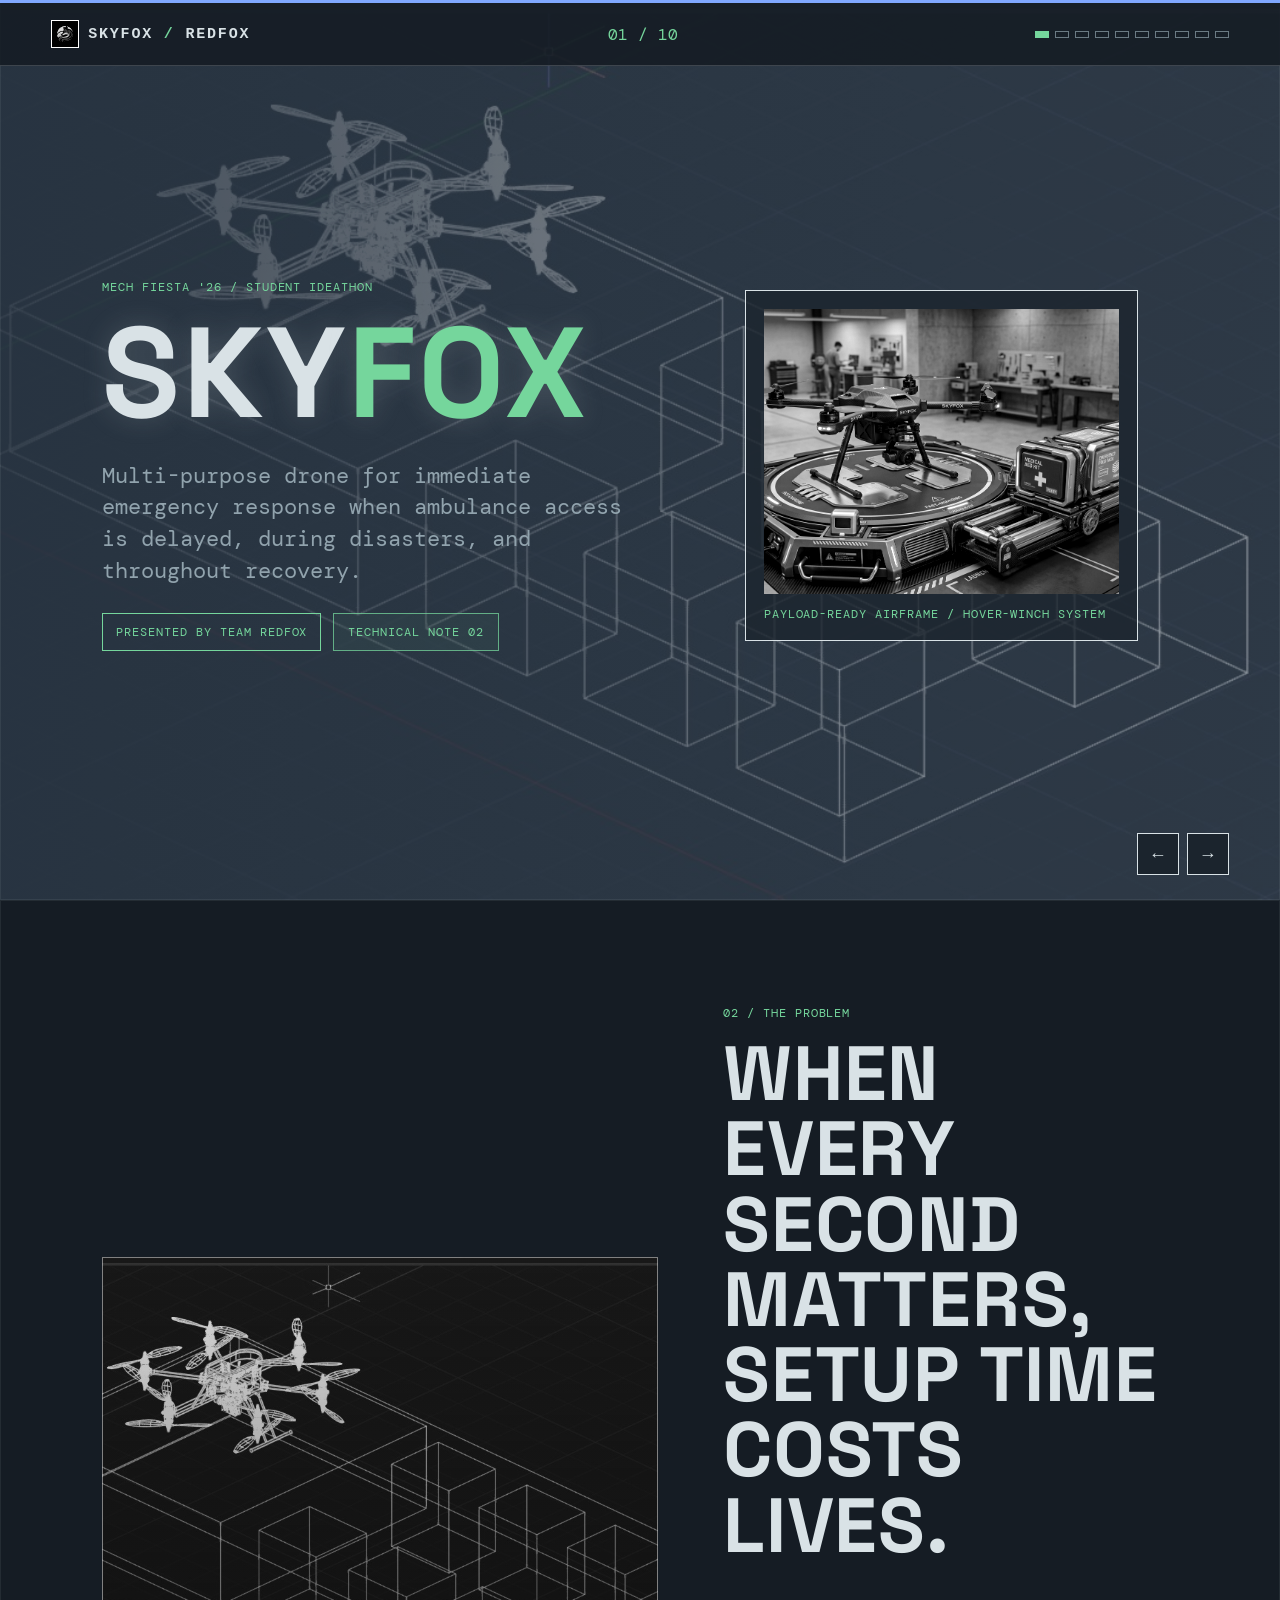
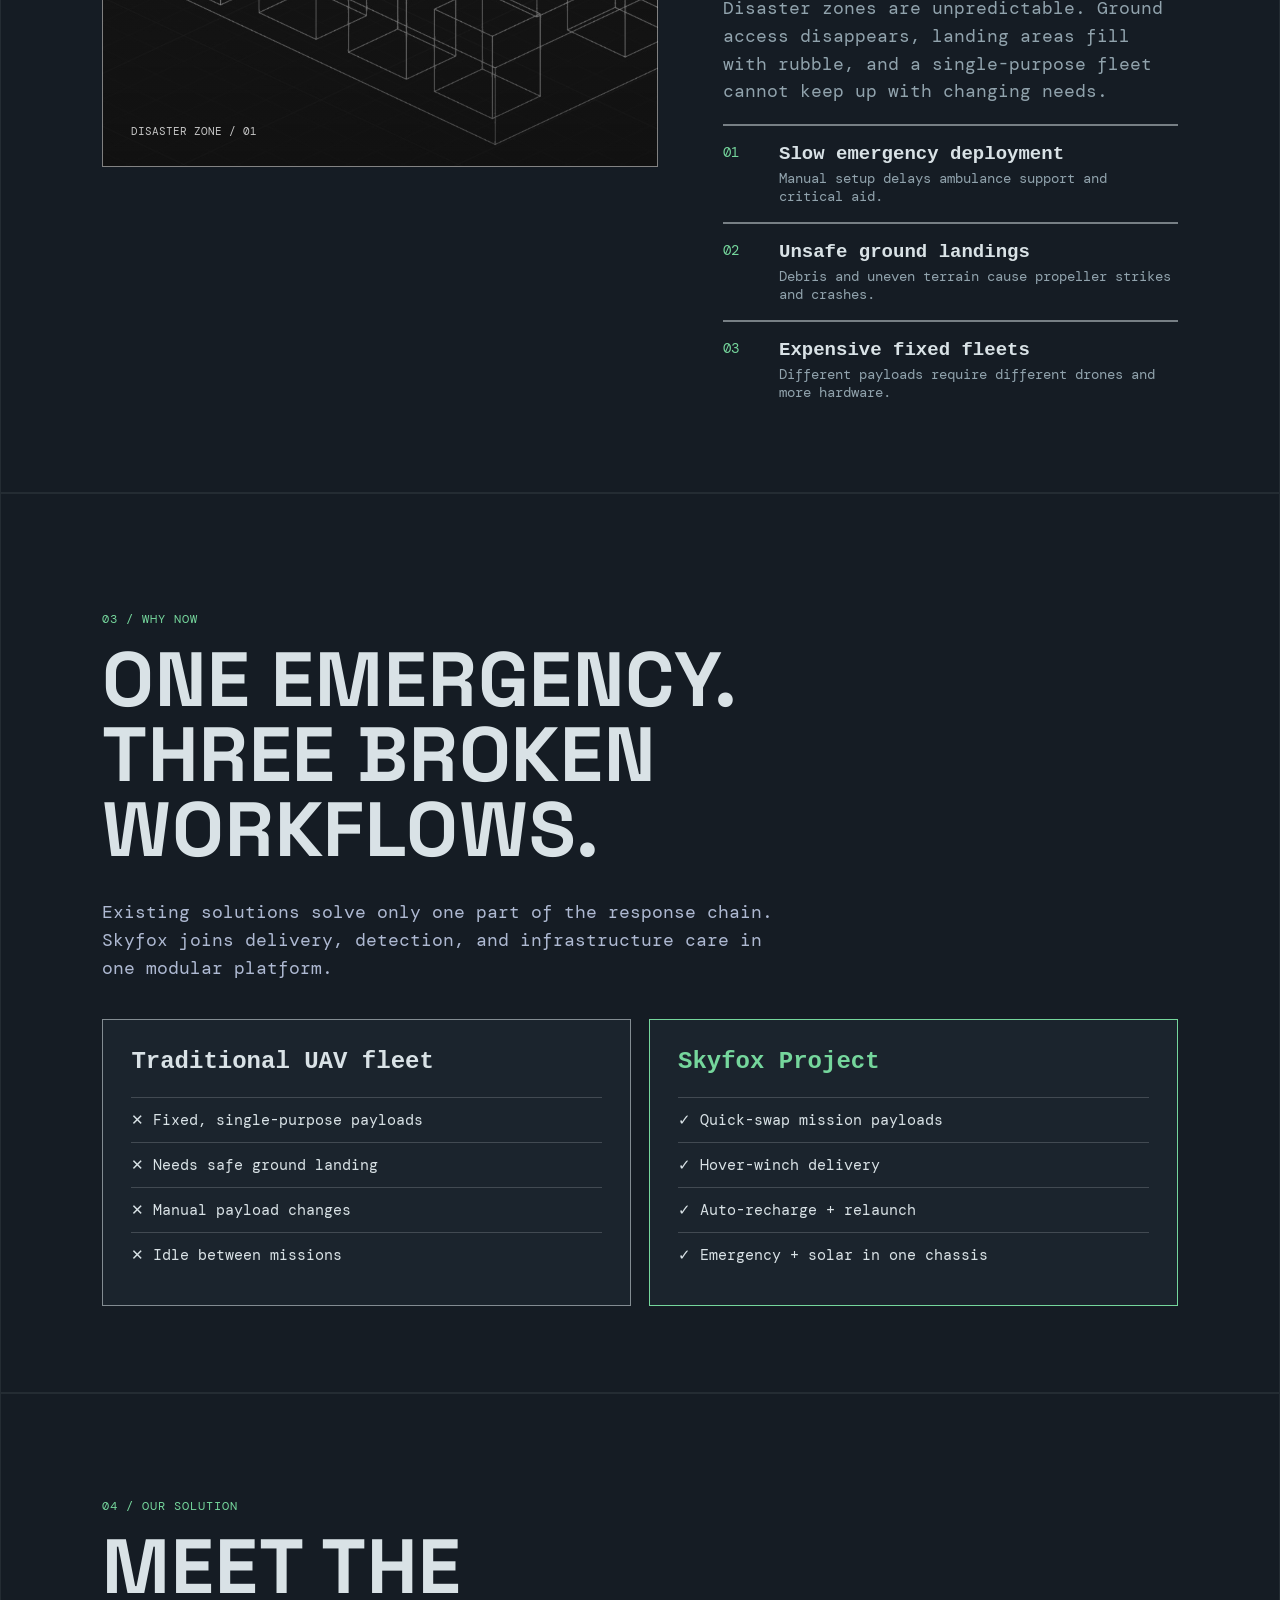
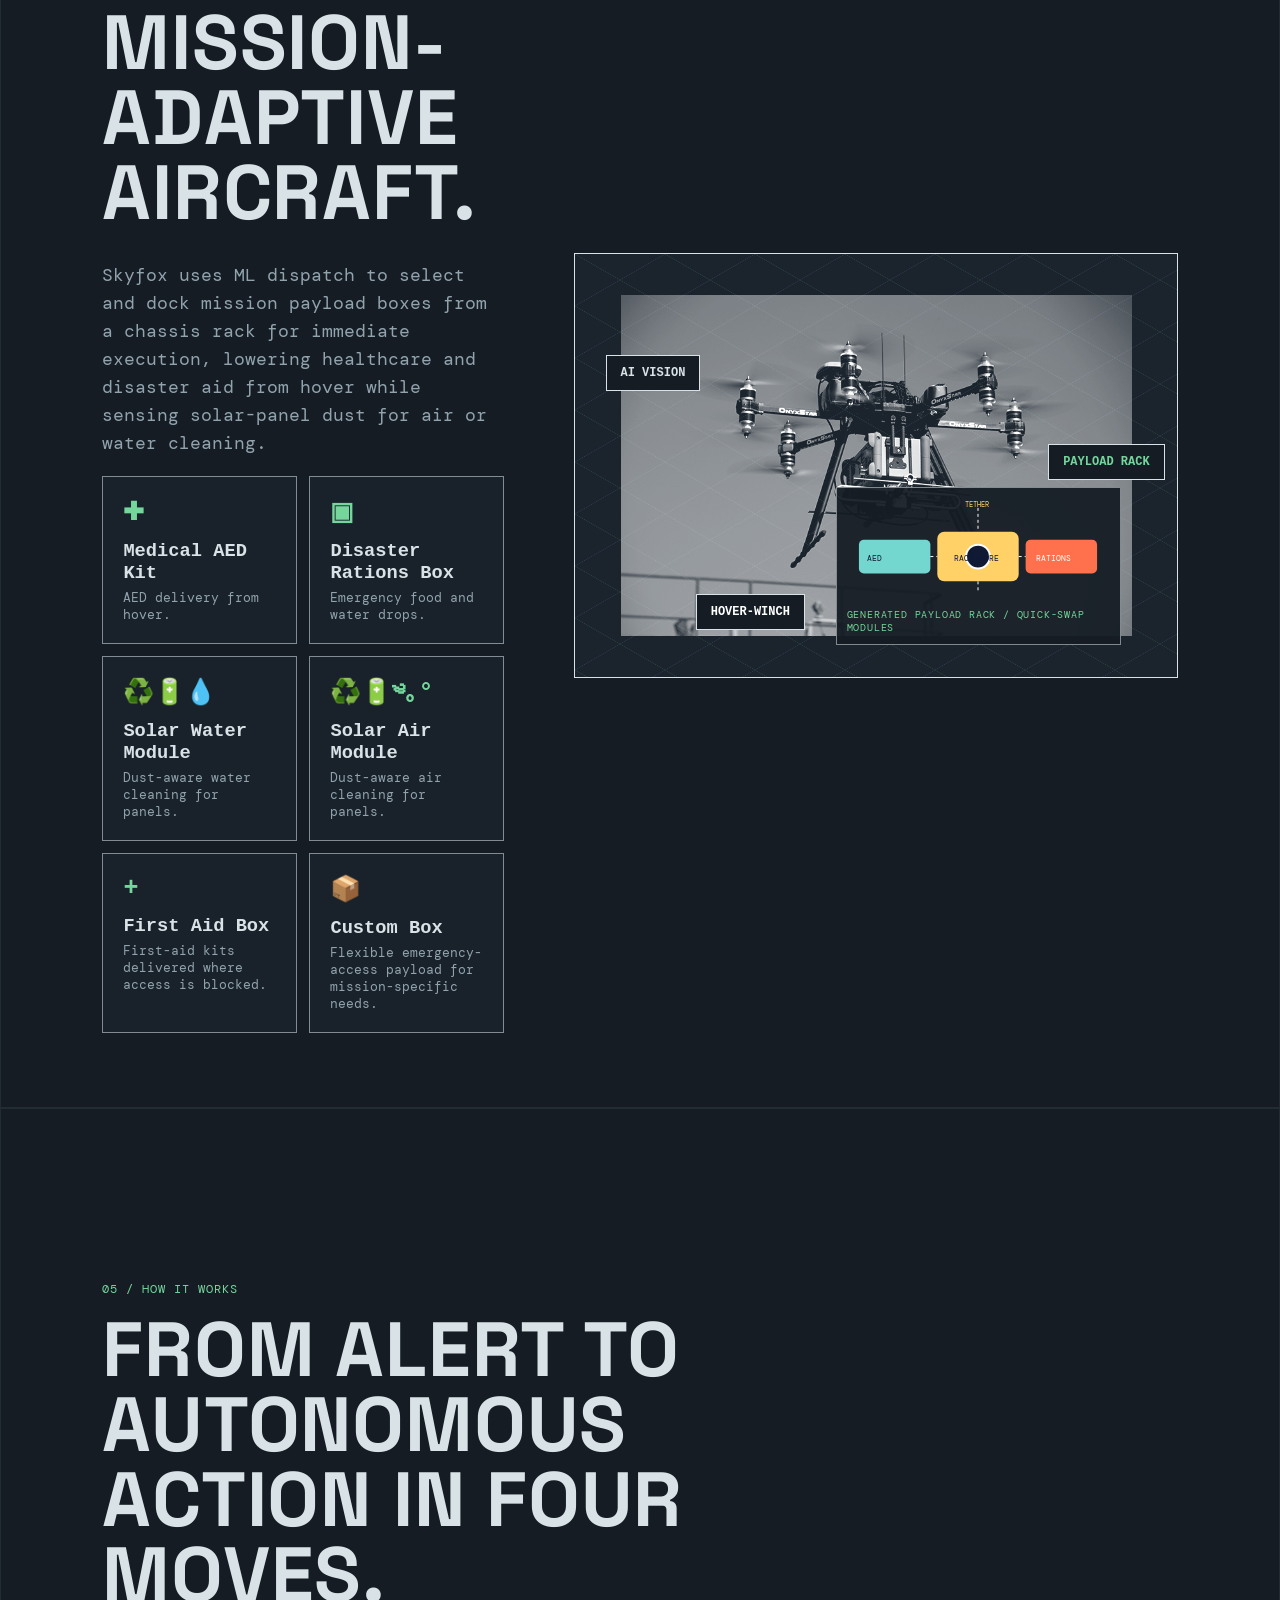
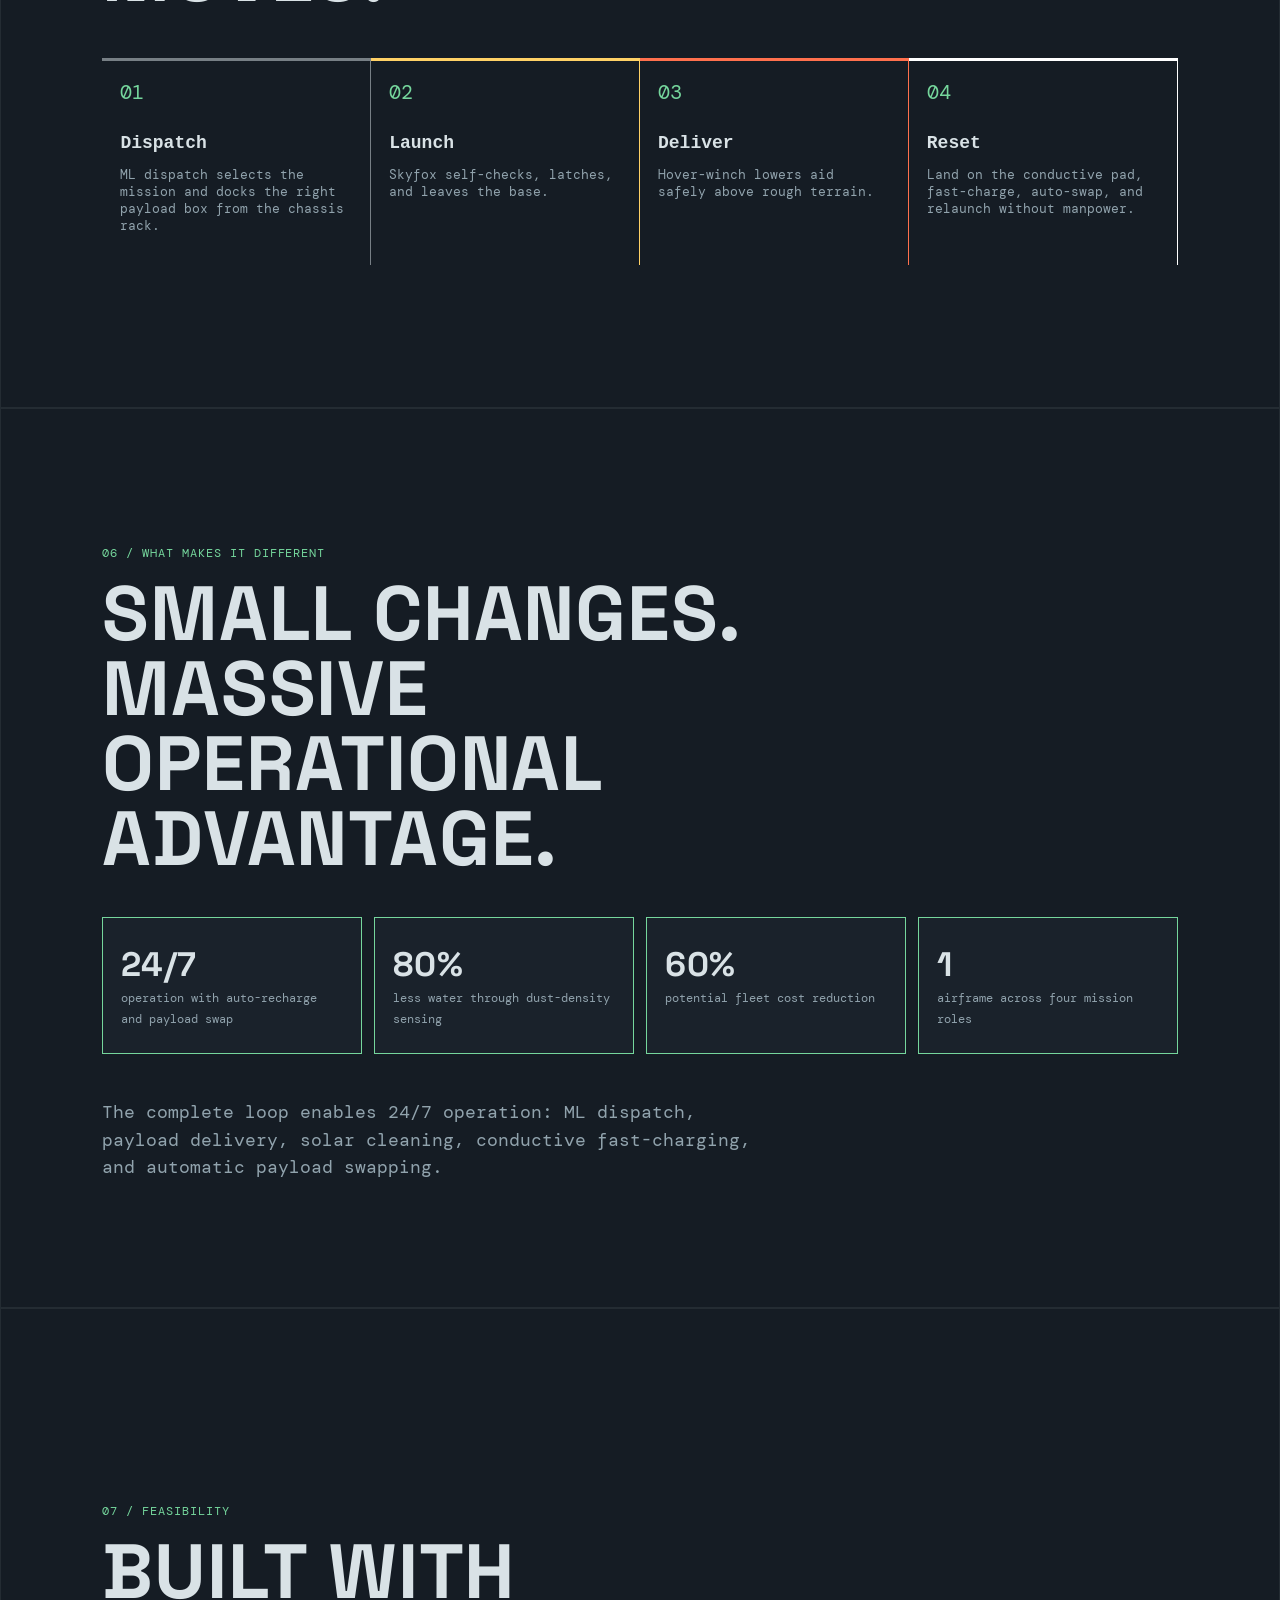
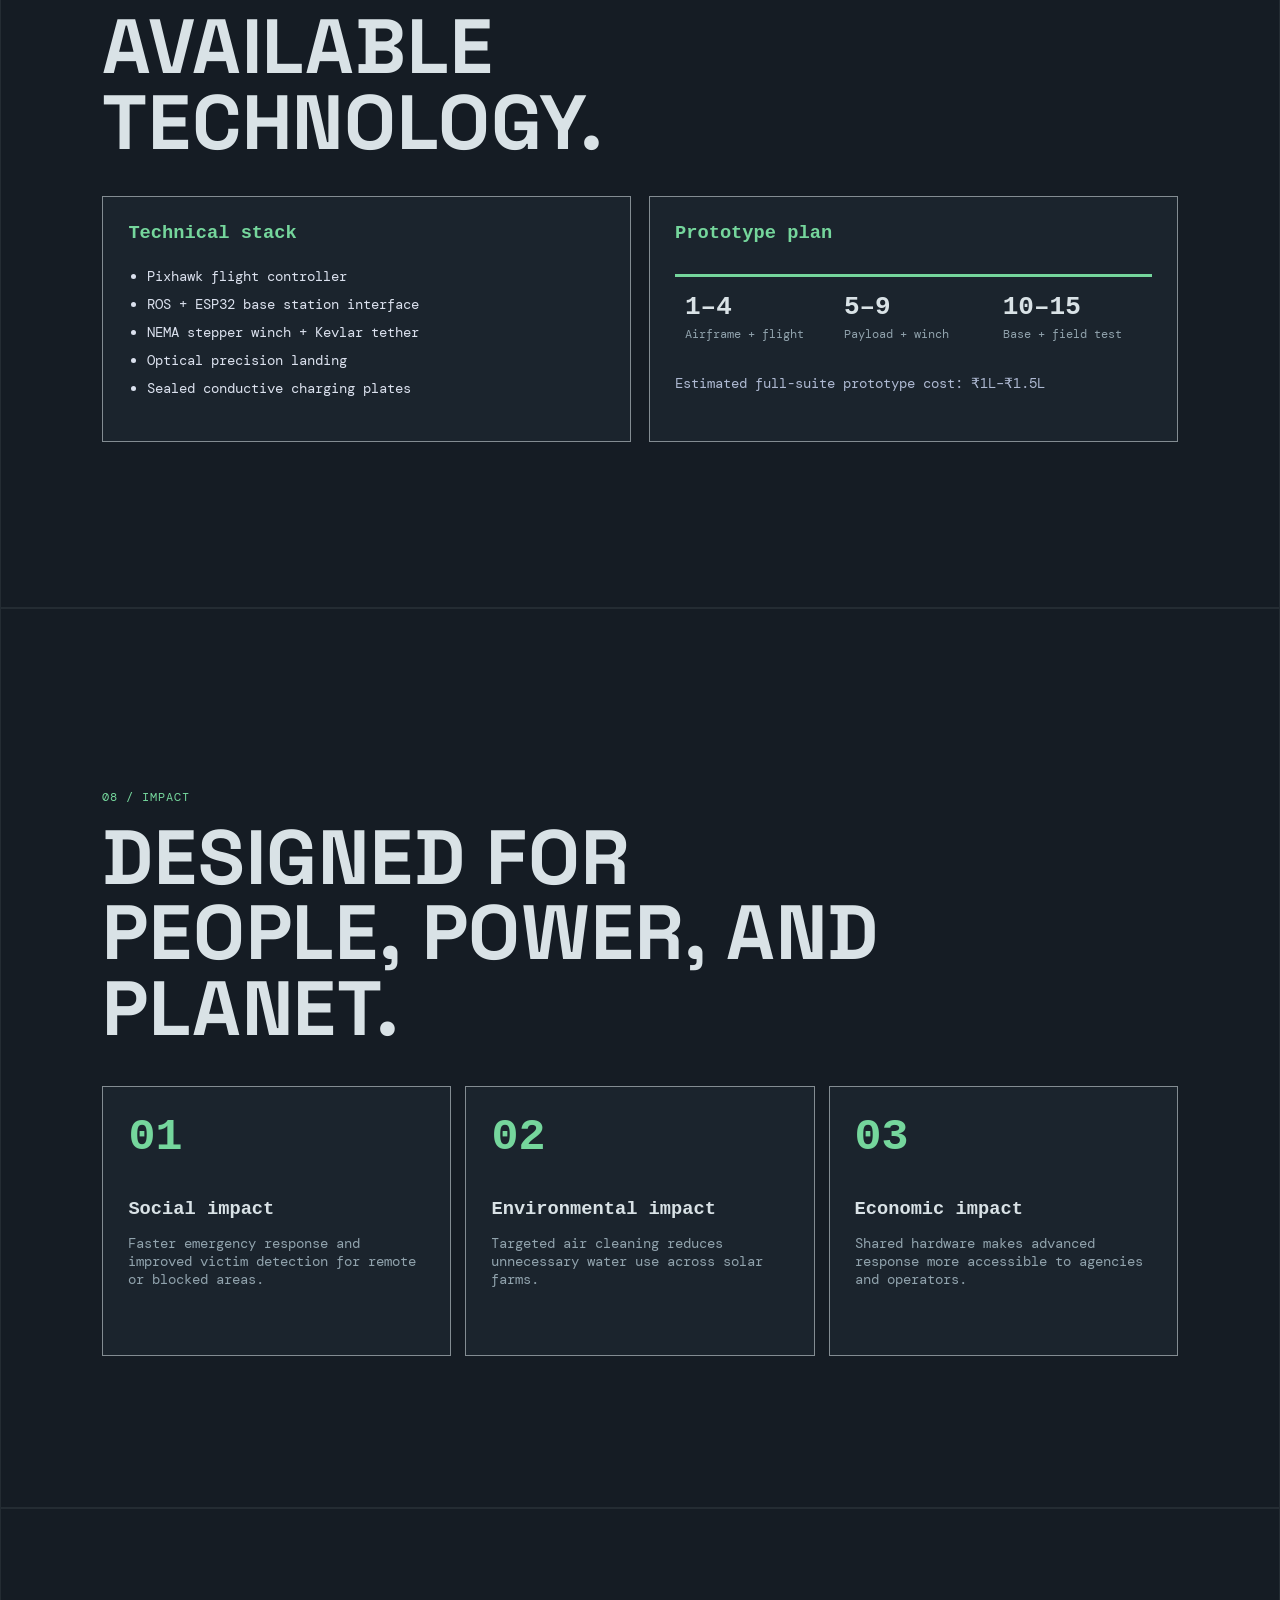
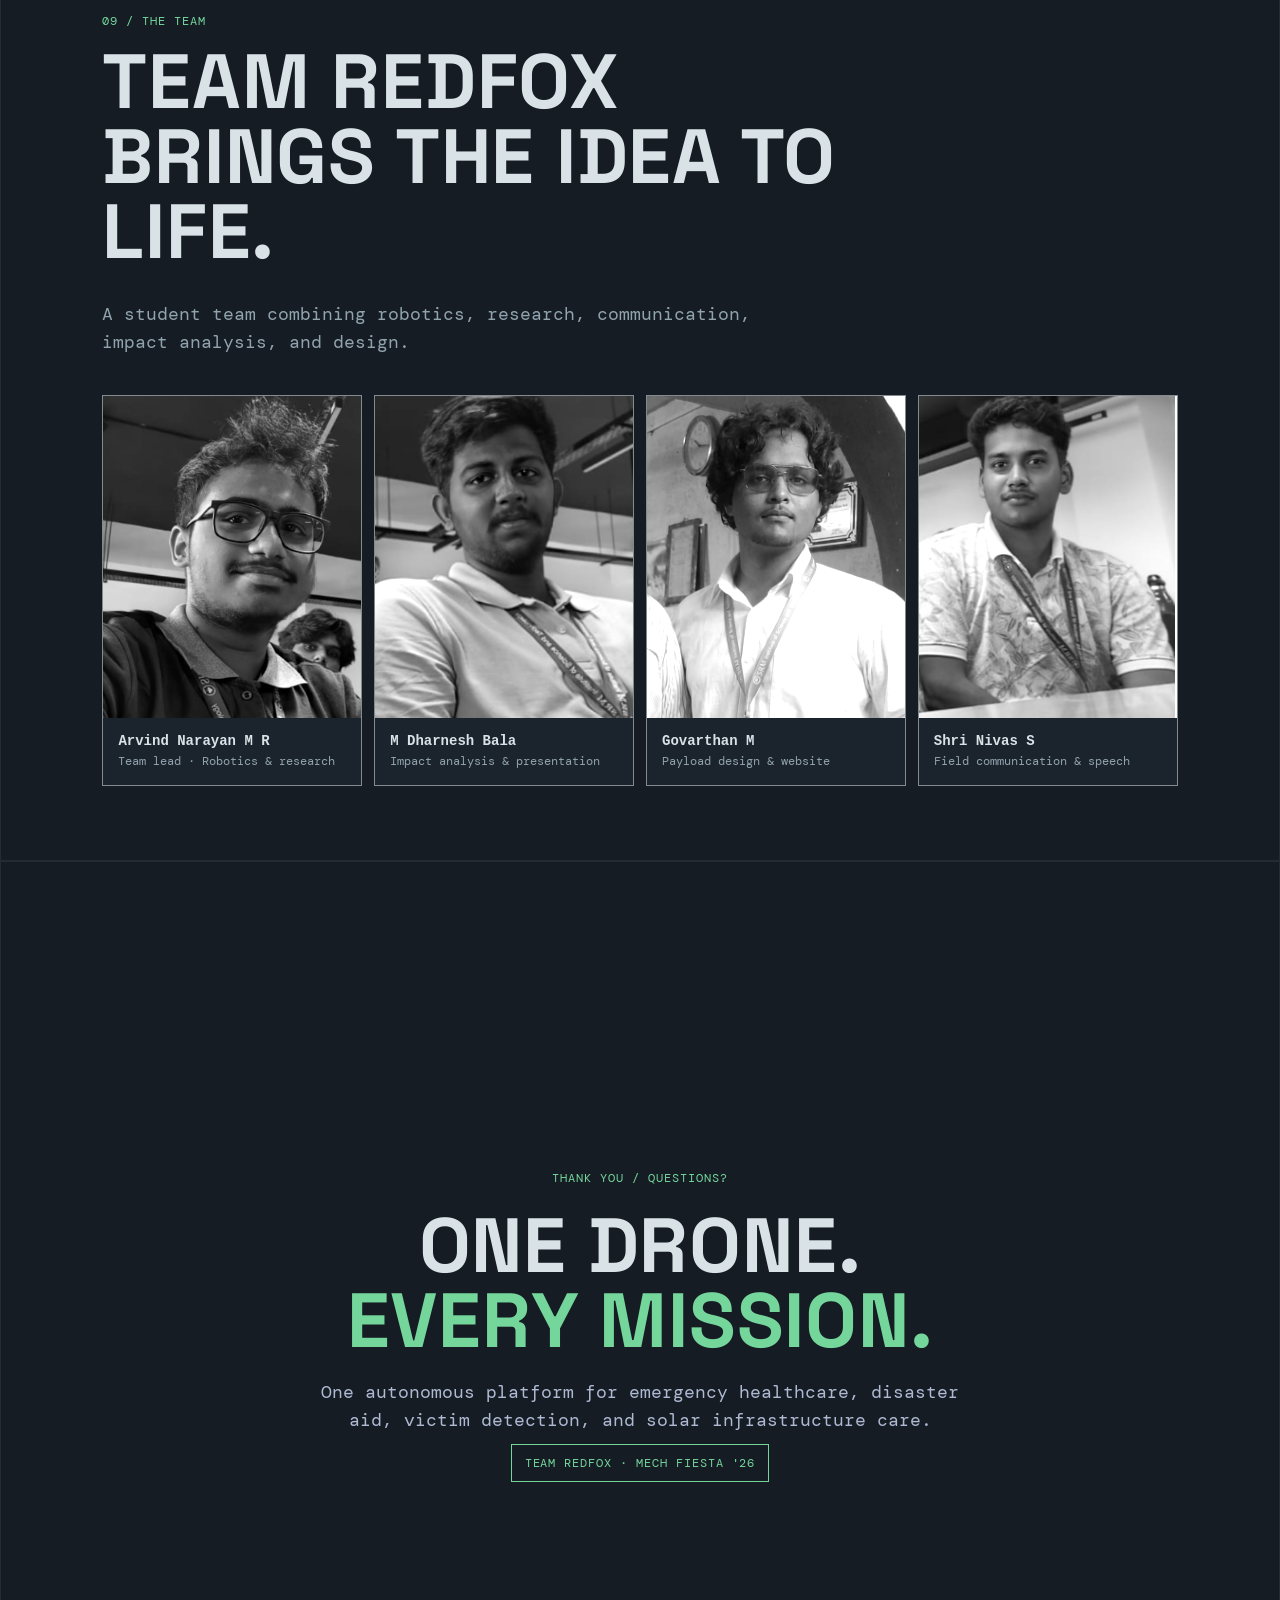
==== commit 1ff6622c: "Add second technical note and main-page link" ====
--- a/index.html
+++ b/index.html
@@ -24,14 +24,6 @@
       </a>
       <div class="slide-index"><span id="current">01</span> / 10</div>
       <div class="dots" aria-label="Presentation slides"></div>
-      <a
-        class="nav-download"
-        href="Ideathon%20final%20ppt.pdf"
-        download="Skyfox-Ideathon-Final-Presentation.pdf"
-        aria-label="Download reference PPT"
-      >
-        <span aria-hidden="true">↓</span> DOWNLOAD REFERENCE PPT
-      </a>
     </nav>
     <main>
       <section class="slide hero" id="slide-1">
@@ -43,8 +35,12 @@
               Autonomous Multi-Role Drone System for Emergency Response &amp;
               Solar Infrastructure.
             </p>
-            <span class="team-tag mono">Presented by Team RedFox</span>
-            <a class="notes-link mono" href="skyfox%20template.pdf">Open Technical Notes</a>
+            <div class="cta-row">
+              <span class="team-tag mono">Presented by Team RedFox</span>
+              <a class="note-link mono" href="technical-note-2.html"
+                >Technical Note 02</a
+              >
+            </div>
           </div>
           <figure class="hero-card">
             <img
@@ -146,7 +142,7 @@
               <article class="payload-card">
                 <b>⌁</b>
                 <h3>Victim detection</h3>
-                <p>BLE RSSI + thermal + sonar modules for search.</p>
+                <p>BLE RSSI + AI vision for search.</p>
               </article>
               <article class="payload-card">
                 <b>◒</b>
@@ -434,13 +430,6 @@
     <div class="controls">
       <button id="prev" aria-label="Previous slide">←</button
       ><button id="next" aria-label="Next slide">→</button>
-      <a
-        class="download-ppt"
-        href="Ideathon%20final%20ppt.pdf"
-        download="Skyfox-Ideathon-Final-Presentation.pdf"
-        aria-label="Download final presentation PDF"
-        title="Download final presentation PDF"
-      >↓</a>
     </div>
     <script src="script.js" defer></script>
   </body>
--- a/styles.css
+++ b/styles.css
@@ -88,28 +88,6 @@
   display: flex;
   gap: 7px;
 }
-
-.nav-download {
-  display: inline-flex;
-  align-items: center;
-  gap: 8px;
-  padding: 9px 12px;
-  border: 1px solid var(--yellow);
-  color: var(--yellow);
-  font: 11px "DM Mono", monospace;
-  letter-spacing: 0.08em;
-  white-space: nowrap;
-}
-
-.nav-download span {
-  font-size: 18px;
-  line-height: 0.7;
-}
-
-.nav-download:hover {
-  background: var(--yellow);
-  color: var(--ink);
-}
 .dot {
   width: 8px;
   height: 8px;
@@ -192,25 +170,32 @@
   padding-top: 12px;
   font-size: 12px;
 }
+.cta-row {
+  display: flex;
+  align-items: center;
+  gap: 12px;
+  flex-wrap: wrap;
+  margin-top: 26px;
+}
 .team-tag {
   display: inline-block;
   border: 1px solid #ffffff66;
   padding: 10px 13px;
-  margin-top: 26px;
   color: var(--cyan);
 }
-
-.notes-link {
-  display: inline-block;
-  border: 1px solid var(--cyan);
-  padding: 10px 13px;
-  margin: 26px 0 0 8px;
-  color: var(--cyan);
-}
-
-.notes-link:hover {
-  background: var(--cyan);
-  color: var(--ink);
+.note-link {
+  display: inline-flex;
+  align-items: center;
+  justify-content: center;
+  padding: 10px 14px;
+  border: 1px solid rgba(255, 255, 255, 0.5);
+  background: rgba(255, 255, 255, 0.04);
+  color: var(--yellow);
+  transition: transform 0.2s ease, border-color 0.2s ease;
+}
+.note-link:hover {
+  transform: translateY(-1px);
+  border-color: var(--yellow);
 }
 .section-label {
   color: var(--orange);
@@ -245,7 +230,7 @@
   position: relative;
 }
 .problem-photo:after {
-  content: "RACK SYSTEM PROTOTYPE";
+  content: "DISASTER ZONE / 01";
   position: absolute;
   bottom: 18px;
   left: 18px;
@@ -629,11 +614,6 @@
   .dots {
     display: none;
   }
-
-  .nav-download {
-    padding: 8px 9px;
-    font-size: 9px;
-  }
   .slide {
     min-height: 100svh;
     padding: 88px 20px 64px;
@@ -649,10 +629,6 @@
     padding: 12px;
     transform: none;
   }
-
-  .notes-link {
-    margin-left: 0;
-  }
   .hero-card img {
     height: min(48vw, 230px);
   }
@@ -762,317 +738,318 @@
   }
 }
 
-/* CAD viewport direction inspired by the supplied reference image. */
+/* CAD reference treatment */
 :root {
-  --navy: #111820;
-  --navy2: #1a252f;
-  --cream: #d8dde0;
-  --orange: #e65a4f;
-  --yellow: #d7e46a;
-  --cyan: #78c8c2;
-  --muted: #a8b5bd;
-  --ink: #18232b;
-  --line: #81909a;
-  --wire: rgba(235, 240, 241, 0.28);
-  --blueprint: #17212a;
+  --cad-bg: #151c24;
+  --cad-panel: #1b242d;
+  --cad-panel-soft: #202b35;
+  --cad-line: #d9e2e6;
+  --cad-muted: #91a3ad;
+  --cad-green: #75d69c;
+  --cad-blue: #80a8ff;
+  --cad-red: #e98282;
+  --cad-grid: rgba(157, 180, 193, 0.1);
 }
 
 body {
-  background: var(--blueprint);
-  color: #e9edef;
+  background: var(--cad-bg);
+  color: var(--cad-line);
   font-family: "DM Mono", monospace;
 }
 
+body::before {
+  content: "";
+  position: fixed;
+  z-index: 0;
+  inset: 0;
+  pointer-events: none;
+  opacity: 0.7;
+  background-image:
+    linear-gradient(30deg, transparent 49.7%, var(--cad-grid) 50%, transparent 50.3%),
+    linear-gradient(150deg, transparent 49.7%, var(--cad-grid) 50%, transparent 50.3%);
+  background-size: 110px 64px;
+}
+
 .deck-nav {
-  padding: 16px 4vw;
-  background: linear-gradient(#101820ee, transparent);
-  border-top: 2px solid #35434d;
+  padding: 17px 4vw;
+  border-top: 3px solid var(--cad-blue);
+  border-bottom: 1px solid rgba(217, 226, 230, 0.2);
+  background: rgba(21, 28, 36, 0.88);
+  color: var(--cad-line);
+  font-family: "DM Mono", monospace;
 }
 
 .logo {
-  font-family: "Space Grotesk", sans-serif;
-  letter-spacing: 0.08em;
+  font-size: 15px;
+  letter-spacing: 0.12em;
 }
 
 .logo img {
+  width: 28px;
+  height: 28px;
+  border: 1px solid var(--cad-line);
   border-radius: 0;
-  border: 1px solid var(--orange);
-}
-
+  filter: grayscale(1) contrast(1.6);
+}
+
+.logo b,
+.hero h1 span,
 .slide-index,
+.kicker,
 .section-label,
-.kicker,
 .team-tag,
-.hero-card figcaption,
 .rack-diagram figcaption {
-  color: var(--yellow);
-}
-
-.slide {
-  background-color: var(--blueprint);
-  color: #e9edef;
+  color: var(--cad-green);
+}
+
+.dots {
+  gap: 6px;
+}
+
+.dot {
+  width: 7px;
+  height: 7px;
+  border-radius: 0;
+  border-color: var(--cad-muted);
+}
+
+.dot.active {
+  background: var(--cad-green);
+  border-color: var(--cad-green);
+}
+
+.slide,
+.hero,
+.light,
+.dark,
+.team-slide,
+.closing {
+  background: var(--cad-bg);
+  color: var(--cad-line);
 }
 
 .slide::after {
   content: "";
   position: absolute;
+  z-index: 0;
   inset: 0;
   pointer-events: none;
-  opacity: 0.52;
+  border: 1px solid rgba(217, 226, 230, 0.08);
   background-image:
-    linear-gradient(30deg, transparent 49.7%, rgba(109, 137, 151, 0.16) 50%, transparent 50.3%),
-    linear-gradient(150deg, transparent 49.7%, rgba(109, 137, 151, 0.13) 50%, transparent 50.3%),
-    linear-gradient(rgba(105, 134, 148, 0.08) 1px, transparent 1px),
-    linear-gradient(90deg, rgba(105, 134, 148, 0.08) 1px, transparent 1px);
-  background-size: 280px 160px, 280px 160px, 56px 56px, 56px 56px;
-  mix-blend-mode: screen;
+    linear-gradient(90deg, transparent 49.8%, rgba(128, 168, 255, 0.08) 50%, transparent 50.2%),
+    linear-gradient(0deg, transparent 49.8%, rgba(117, 214, 156, 0.05) 50%, transparent 50.2%);
+  background-size: 180px 180px;
 }
 
 .slide-inner {
   z-index: 1;
 }
 
-.slide-inner::before {
-  content: "X  0.00     Y  0.00     Z  0.00";
-  position: absolute;
-  top: -34px;
-  right: 0;
-  color: #7e929d;
-  font: 10px "DM Mono", monospace;
-  letter-spacing: 0.09em;
-}
-
-.slide-inner::after {
-  content: "MODEL SPACE  /  SKYFOX-01";
-  position: absolute;
-  bottom: -37px;
-  left: 0;
-  color: #60737e;
-  font: 10px "DM Mono", monospace;
-  letter-spacing: 0.08em;
-}
-
-.hero {
-  background: var(--blueprint);
-}
-
 .hero:before {
+  background:
+    linear-gradient(90deg, rgba(21, 28, 36, 0.88), rgba(21, 28, 36, 0.35)),
+    url("WhatsApp%20Image%202026-09-16%20at%2006.18.54.jpeg") center/cover;
   background-image:
-    linear-gradient(90deg, rgba(17, 24, 32, 0.9), rgba(17, 24, 32, 0.52) 53%, rgba(17, 24, 32, 0.26)),
+    linear-gradient(90deg, rgba(21, 28, 36, 0.88), rgba(21, 28, 36, 0.35)),
     url("WhatsApp%20Image%202026-09-16%20at%2006.18.54.jpeg") !important;
-  background-position: center;
-  background-size: cover;
   opacity: 0.9;
-}
-
-.hero h1,
+  mix-blend-mode: screen;
+}
+
+.hero h1 {
+  font-family: "Space Grotesk", sans-serif;
+  font-size: clamp(4rem, 10vw, 8.5rem);
+  letter-spacing: 0.02em;
+  line-height: 0.88;
+  text-shadow: 0 0 28px rgba(217, 226, 230, 0.18);
+}
+
+.hero p,
+.lead {
+  color: var(--cad-muted);
+}
+
+.hero-card,
+.payload-card,
+.compare-box,
+.spec-card,
+.member,
+.impact,
+.metric,
+.rack-diagram {
+  border: 1px solid rgba(217, 226, 230, 0.55);
+  border-radius: 0;
+  background: rgba(27, 36, 45, 0.78);
+  box-shadow: none;
+}
+
+.hero-card {
+  border-color: var(--cad-line);
+  transform: rotate(0);
+}
+
+.hero-card img,
+.problem-photo,
+.drone-plan img,
+.member img {
+  filter: grayscale(1) contrast(1.15);
+}
+
+.hero-card figcaption,
+.problem-photo:after {
+  color: var(--cad-green);
+  background: transparent;
+}
+
+.note-link {
+  border-color: rgba(117, 214, 156, 0.75);
+  background: rgba(117, 214, 156, 0.06);
+  color: var(--cad-green);
+}
+
+.team-tag {
+  border-color: var(--cad-green);
+}
+
 h2 {
   font-family: "Space Grotesk", sans-serif;
-  letter-spacing: -0.06em;
-}
-
-.hero h1 {
-  color: #f4f6f5;
-  text-shadow: 0 0 24px rgba(231, 241, 240, 0.18);
-}
-
-.hero h1 span {
-  color: var(--orange);
-}
-
-.hero-card,
-.compare-box,
-.payload-card,
-.metric,
-.spec-card,
-.impact,
-.member {
-  border: 1px solid var(--wire);
-  border-radius: 0;
-  box-shadow: none;
-}
-
-.hero-card {
-  background: rgba(17, 24, 32, 0.7);
-  border-color: rgba(231, 237, 238, 0.6);
-  transform: rotate(1deg);
-}
-
-.hero-card img {
-  filter: grayscale(1) contrast(1.1);
-}
-
-.light,
-.team-slide {
-  background-color: #cdd3d5;
-  color: var(--ink);
-}
-
-.light::after,
-.team-slide::after {
-  background-image:
-    linear-gradient(30deg, transparent 49.7%, rgba(37, 61, 72, 0.15) 50%, transparent 50.3%),
-    linear-gradient(150deg, transparent 49.7%, rgba(37, 61, 72, 0.12) 50%, transparent 50.3%),
-    linear-gradient(rgba(37, 61, 72, 0.1) 1px, transparent 1px),
-    linear-gradient(90deg, rgba(37, 61, 72, 0.1) 1px, transparent 1px);
-}
-
-.light .slide-inner::before,
-.team-slide .slide-inner::before {
-  color: #5a707b;
-}
-
-.light .slide-inner::after,
-.team-slide .slide-inner::after {
-  color: #667b83;
-}
-
-.problem-photo {
-  background:
-    linear-gradient(135deg, rgba(17, 24, 32, 0.25), rgba(17, 24, 32, 0.6)),
-    url("WhatsApp%20Image%202026-09-16%20at%2006.18.54.jpeg") center/contain no-repeat;
-  background-color: #17212a;
-  border: 1px solid #52646e;
-  filter: grayscale(1);
+  letter-spacing: 0.01em;
+  line-height: 0.98;
+  text-transform: uppercase;
 }
 
 .pain,
-.payload-card,
-.metric {
-  border-color: #718089;
-  background: rgba(232, 236, 237, 0.34);
-}
-
-.pain strong,
-.payload-card h3,
-.metric strong {
-  font-family: "Space Grotesk", sans-serif;
+.step,
+.time {
+  border-color: rgba(217, 226, 230, 0.5);
+}
+
+.pain b,
+.step b,
+.impact b {
+  color: var(--cad-green);
 }
 
 .pain p,
 .payload-card p,
 .metric span,
-.lead {
-  color: #465b65;
-}
-
-.dark {
-  background-color: var(--blueprint);
-}
-
-.dark .compare-box.bad,
-.spec-card {
-  background: rgba(39, 54, 64, 0.82);
-}
-
-.dark .compare-box.good {
-  background: rgba(122, 160, 157, 0.78);
-  color: #132028;
-}
-
-.compare-box,
-.spec-card {
-  border-color: rgba(230, 238, 239, 0.35);
+.member span,
+.step p,
+.impact p,
+.time span {
+  color: var(--cad-muted);
+}
+
+.problem-photo {
+  background:
+    linear-gradient(rgba(21, 28, 36, 0.2), rgba(21, 28, 36, 0.65)),
+    url("WhatsApp%20Image%202026-09-16%20at%2006.18.54.jpeg") center/cover;
+  border: 1px solid rgba(217, 226, 230, 0.5);
+}
+
+.compare-box.bad,
+.compare-box.good,
+.spec-card,
+.impact,
+.impact:nth-child(2),
+.impact:nth-child(3) {
+  background: var(--cad-panel);
+  color: var(--cad-line);
+}
+
+.compare-box.good {
+  border-color: var(--cad-green);
+}
+
+.compare-box.good h3,
+.spec-card h3 {
+  color: var(--cad-green);
+}
+
+.compare-box li,
+.spec-card li {
+  border-color: rgba(217, 226, 230, 0.2);
+}
+
+.payload-card b {
+  color: var(--cad-green) !important;
 }
 
 .drone-plan {
-  border: 1px solid rgba(231, 237, 238, 0.48);
+  background:
+    linear-gradient(30deg, transparent 49.5%, rgba(117, 214, 156, 0.16) 50%, transparent 50.5%),
+    linear-gradient(150deg, transparent 49.5%, rgba(128, 168, 255, 0.16) 50%, transparent 50.5%),
+    var(--cad-panel);
+  background-size: 90px 52px;
+  border: 1px solid var(--cad-line);
   border-radius: 0;
-  background:
-    linear-gradient(30deg, transparent 49.6%, rgba(214, 225, 228, 0.15) 50%, transparent 50.4%),
-    linear-gradient(150deg, transparent 49.6%, rgba(214, 225, 228, 0.11) 50%, transparent 50.4%),
-    #152029;
-  background-size: 180px 105px, 180px 105px, auto;
-}
-
-.drone-plan img {
-  filter: grayscale(1) contrast(1.4) brightness(1.25);
-  mix-blend-mode: screen;
 }
 
 .callout {
-  border: 1px solid #e9efef;
-  background: #d7e46a;
-  font: 10px "DM Mono", monospace;
-  letter-spacing: 0.06em;
+  border: 1px solid var(--cad-line);
+  background: var(--cad-bg);
+  color: var(--cad-line);
+  font-family: "DM Mono", monospace;
 }
 
 .callout.two {
-  background: #78c8c2;
+  background: var(--cad-bg);
+  color: var(--cad-green);
 }
 
 .callout.three {
-  background: var(--orange);
-}
-
-.step {
-  border-color: rgba(231, 237, 238, 0.3);
+  background: var(--cad-bg);
 }
 
 .metric {
-  border-bottom-width: 2px;
-}
-
-.impact {
-  background: #25343d;
-}
-
-.impact:nth-child(2) {
-  background: #8c9896;
-}
-
-.impact:nth-child(3) {
-  background: #455a63;
-}
-
-.member {
-  background: rgba(232, 236, 237, 0.55);
+  border-bottom: 1px solid var(--cad-line);
+}
+
+.metric:nth-child(n) {
+  border-color: var(--cad-green);
+}
+
+.metric strong {
+  color: var(--cad-line);
+  font-family: "Space Grotesk", sans-serif;
+  letter-spacing: 0.02em;
+}
+
+.timeline .time:nth-child(n) {
+  border-color: var(--cad-green);
 }
 
 .member img {
-  filter: contrast(1.05) saturate(1.08);
+  background: var(--cad-panel-soft);
+}
+
+.member div {
+  background: var(--cad-panel);
 }
 
 .controls button {
-  border: 1px solid #e1e8e8;
-  background: transparent;
-  color: #e1e8e8;
+  border: 1px solid var(--cad-line);
+  background: var(--cad-panel);
+  color: var(--cad-line);
+  border-radius: 0;
 }
 
 .controls button:hover {
-  background: var(--orange);
-  color: white;
-}
-
-.download-ppt {
-  display: grid;
-  width: 42px;
-  height: 42px;
-  place-items: center;
-  border: 1px solid #e1e8e8;
-  color: #e1e8e8;
-  font-size: 20px;
-  line-height: 1;
-}
-
-.download-ppt:hover {
-  background: var(--yellow);
-  color: var(--ink);
+  background: var(--cad-green);
+  color: var(--cad-bg);
 }
 
 .rack-diagram {
-  border-radius: 0;
-  background: #142029ee;
-  border-color: #dbe3e4;
+  background: rgba(21, 28, 36, 0.94);
+  box-shadow: none;
+}
+
+.closing h2 span {
+  color: var(--cad-green) !important;
 }
 
 @media (max-width: 750px) {
-  .slide-inner::before {
-    right: auto;
-    left: 0;
-  }
-
-  .hero:before {
-    background-position: 62% center;
-  }
-}
+  .deck-nav {
+    background: rgba(21, 28, 36, 0.95);
+  }
+}
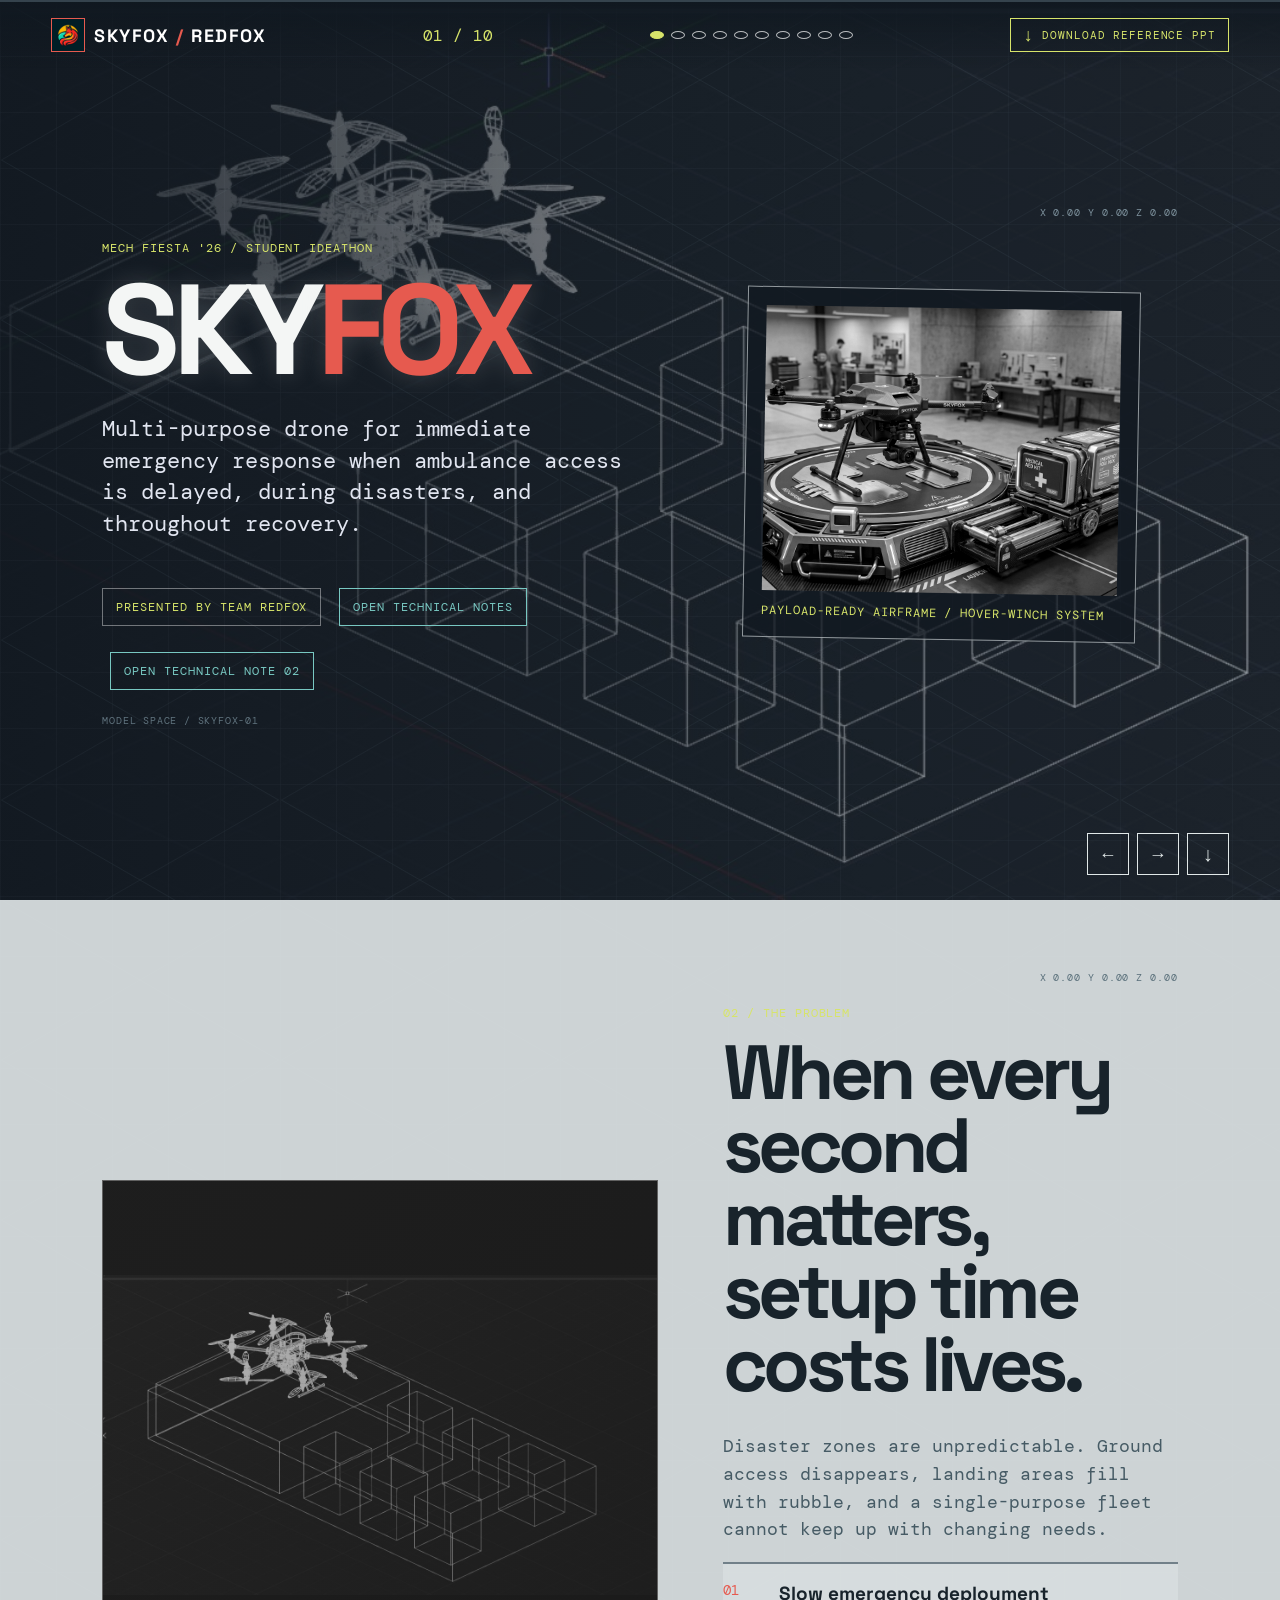
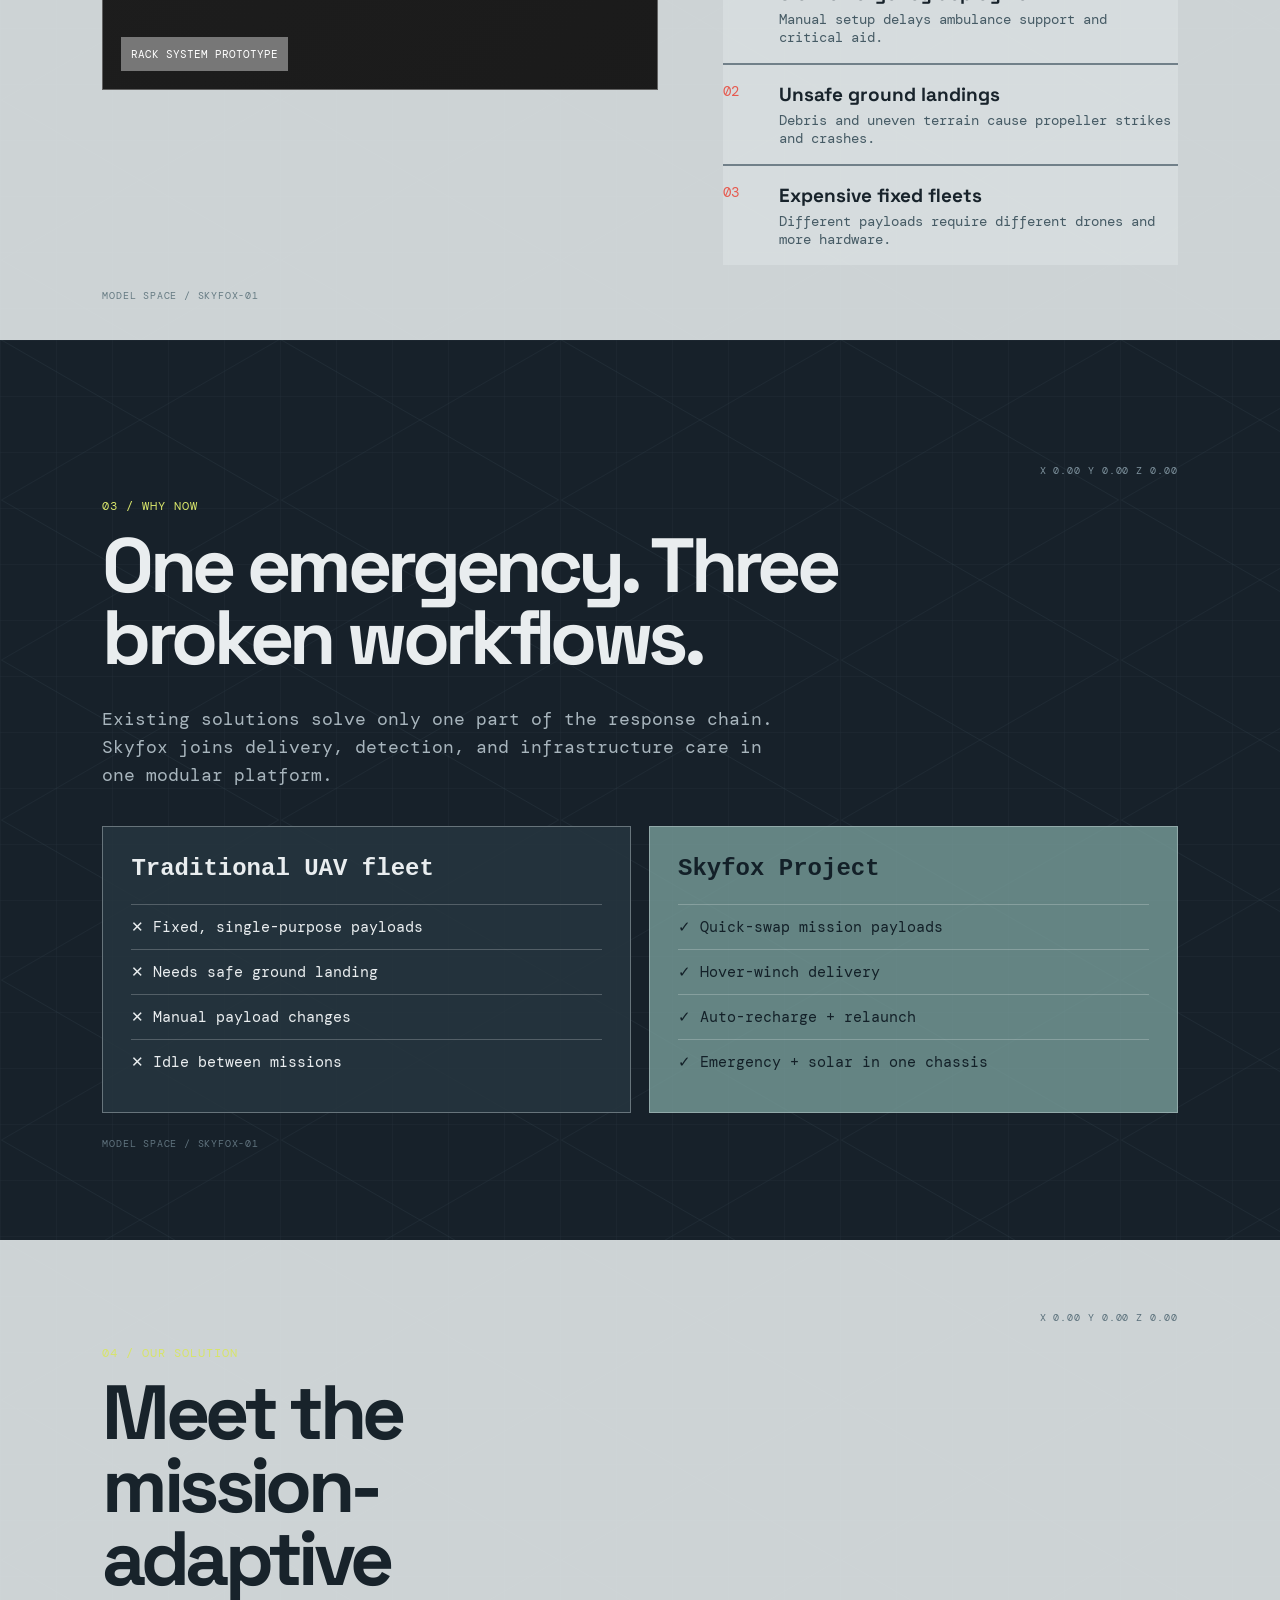
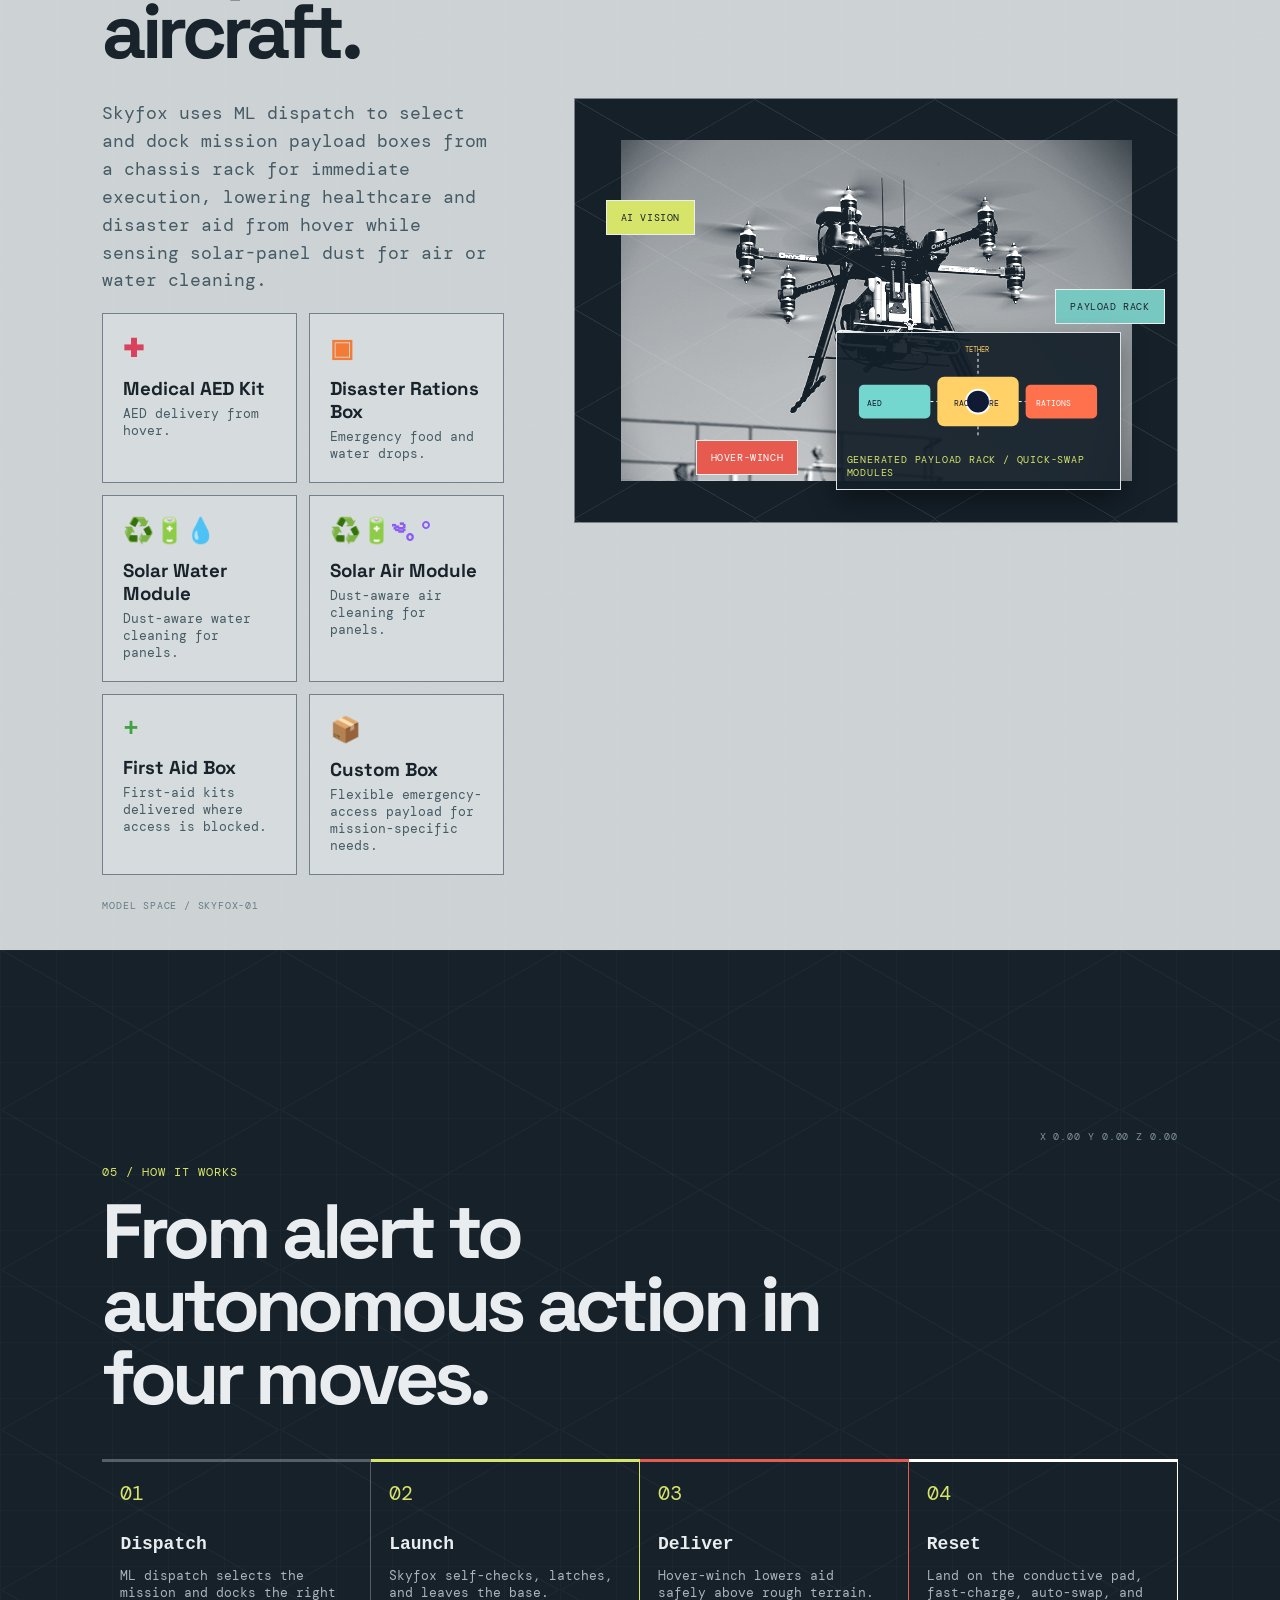
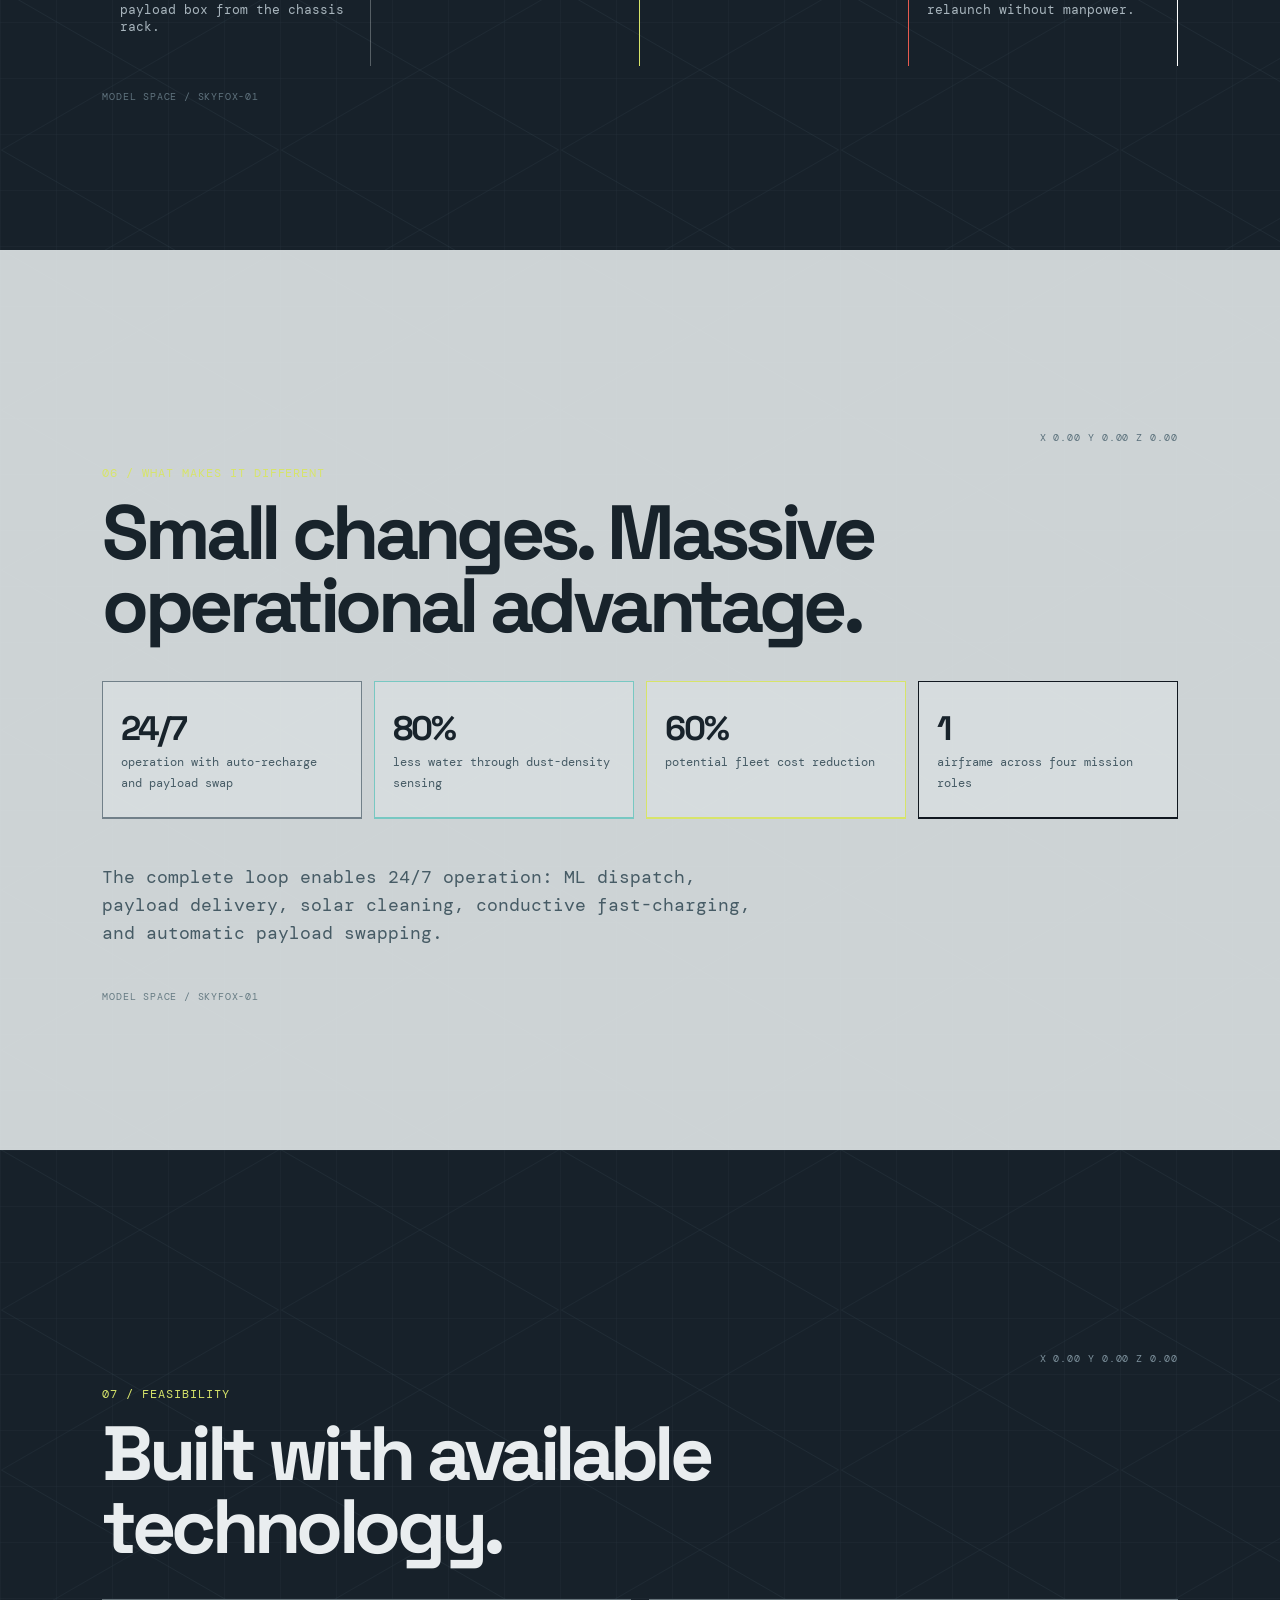
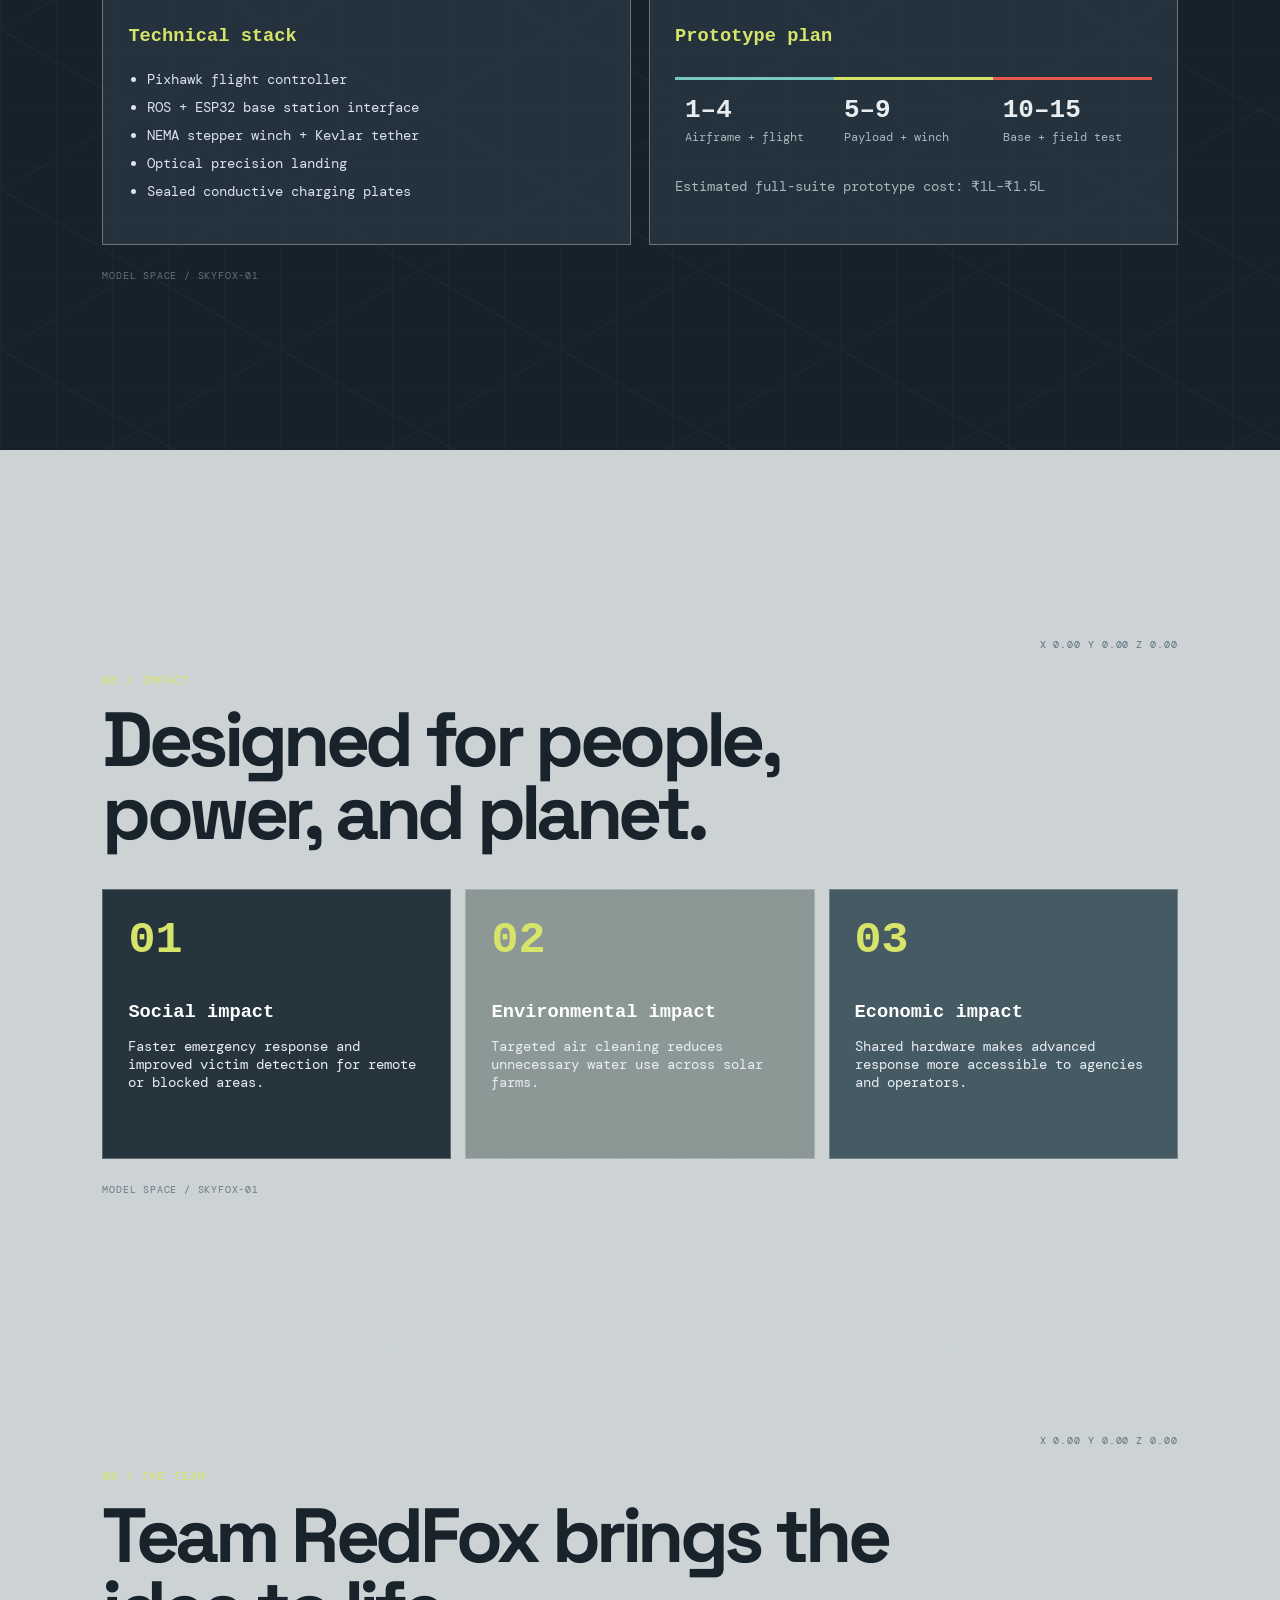
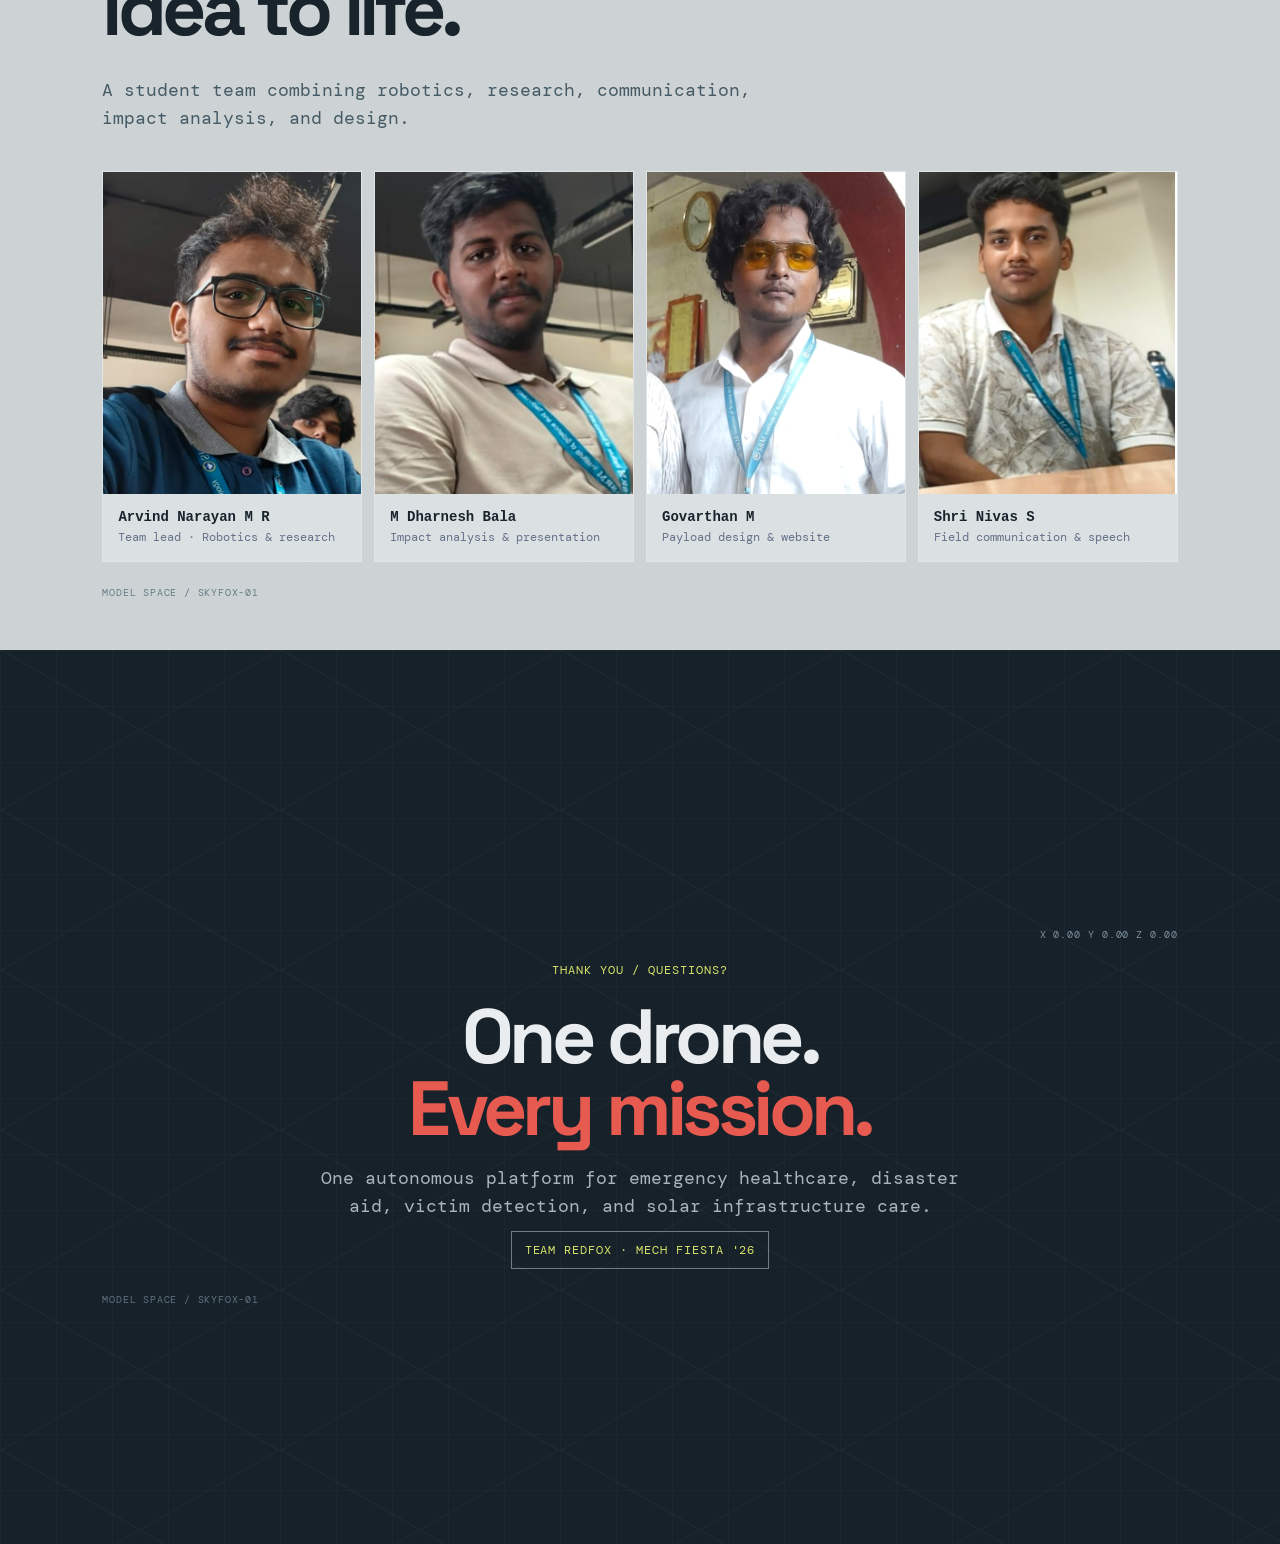
==== commit 1f12d112: "Merge remote-tracking branch 'origin/main' into copilot/create-website-for-mechfiesta-ideathon # Con" ====
--- a/index.html
+++ b/index.html
@@ -24,6 +24,14 @@
       </a>
       <div class="slide-index"><span id="current">01</span> / 10</div>
       <div class="dots" aria-label="Presentation slides"></div>
+      <a
+        class="nav-download"
+        href="Ideathon%20final%20ppt.pdf"
+        download="Skyfox-Ideathon-Final-Presentation.pdf"
+        aria-label="Download reference PPT"
+      >
+        <span aria-hidden="true">↓</span> DOWNLOAD REFERENCE PPT
+      </a>
     </nav>
     <main>
       <section class="slide hero" id="slide-1">
@@ -35,12 +43,9 @@
               Autonomous Multi-Role Drone System for Emergency Response &amp;
               Solar Infrastructure.
             </p>
-            <div class="cta-row">
-              <span class="team-tag mono">Presented by Team RedFox</span>
-              <a class="note-link mono" href="technical-note-2.html"
-                >Technical Note 02</a
-              >
-            </div>
+            <span class="team-tag mono">Presented by Team RedFox</span>
+            <a class="notes-link mono" href="skyfox%20template.pdf">Open Technical Notes</a>
+            <a class="notes-link mono" href="technical-note-2.html">Open Technical Note 02</a>
           </div>
           <figure class="hero-card">
             <img
@@ -142,7 +147,7 @@
               <article class="payload-card">
                 <b>⌁</b>
                 <h3>Victim detection</h3>
-                <p>BLE RSSI + AI vision for search.</p>
+                <p>BLE RSSI + thermal + sonar modules for search.</p>
               </article>
               <article class="payload-card">
                 <b>◒</b>
@@ -430,6 +435,13 @@
     <div class="controls">
       <button id="prev" aria-label="Previous slide">←</button
       ><button id="next" aria-label="Next slide">→</button>
+      <a
+        class="download-ppt"
+        href="Ideathon%20final%20ppt.pdf"
+        download="Skyfox-Ideathon-Final-Presentation.pdf"
+        aria-label="Download final presentation PDF"
+        title="Download final presentation PDF"
+      >↓</a>
     </div>
     <script src="script.js" defer></script>
   </body>
--- a/styles.css
+++ b/styles.css
@@ -88,6 +88,28 @@
   display: flex;
   gap: 7px;
 }
+
+.nav-download {
+  display: inline-flex;
+  align-items: center;
+  gap: 8px;
+  padding: 9px 12px;
+  border: 1px solid var(--yellow);
+  color: var(--yellow);
+  font: 11px "DM Mono", monospace;
+  letter-spacing: 0.08em;
+  white-space: nowrap;
+}
+
+.nav-download span {
+  font-size: 18px;
+  line-height: 0.7;
+}
+
+.nav-download:hover {
+  background: var(--yellow);
+  color: var(--ink);
+}
 .dot {
   width: 8px;
   height: 8px;
@@ -170,32 +192,25 @@
   padding-top: 12px;
   font-size: 12px;
 }
-.cta-row {
-  display: flex;
-  align-items: center;
-  gap: 12px;
-  flex-wrap: wrap;
-  margin-top: 26px;
-}
 .team-tag {
   display: inline-block;
   border: 1px solid #ffffff66;
   padding: 10px 13px;
+  margin-top: 26px;
   color: var(--cyan);
 }
-.note-link {
-  display: inline-flex;
-  align-items: center;
-  justify-content: center;
-  padding: 10px 14px;
-  border: 1px solid rgba(255, 255, 255, 0.5);
-  background: rgba(255, 255, 255, 0.04);
-  color: var(--yellow);
-  transition: transform 0.2s ease, border-color 0.2s ease;
-}
-.note-link:hover {
-  transform: translateY(-1px);
-  border-color: var(--yellow);
+
+.notes-link {
+  display: inline-block;
+  border: 1px solid var(--cyan);
+  padding: 10px 13px;
+  margin: 26px 0 0 8px;
+  color: var(--cyan);
+}
+
+.notes-link:hover {
+  background: var(--cyan);
+  color: var(--ink);
 }
 .section-label {
   color: var(--orange);
@@ -230,7 +245,7 @@
   position: relative;
 }
 .problem-photo:after {
-  content: "DISASTER ZONE / 01";
+  content: "RACK SYSTEM PROTOTYPE";
   position: absolute;
   bottom: 18px;
   left: 18px;
@@ -614,6 +629,11 @@
   .dots {
     display: none;
   }
+
+  .nav-download {
+    padding: 8px 9px;
+    font-size: 9px;
+  }
   .slide {
     min-height: 100svh;
     padding: 88px 20px 64px;
@@ -629,6 +649,10 @@
     padding: 12px;
     transform: none;
   }
+
+  .notes-link {
+    margin-left: 0;
+  }
   .hero-card img {
     height: min(48vw, 230px);
   }
@@ -738,318 +762,317 @@
   }
 }
 
-/* CAD reference treatment */
+/* CAD viewport direction inspired by the supplied reference image. */
 :root {
-  --cad-bg: #151c24;
-  --cad-panel: #1b242d;
-  --cad-panel-soft: #202b35;
-  --cad-line: #d9e2e6;
-  --cad-muted: #91a3ad;
-  --cad-green: #75d69c;
-  --cad-blue: #80a8ff;
-  --cad-red: #e98282;
-  --cad-grid: rgba(157, 180, 193, 0.1);
+  --navy: #111820;
+  --navy2: #1a252f;
+  --cream: #d8dde0;
+  --orange: #e65a4f;
+  --yellow: #d7e46a;
+  --cyan: #78c8c2;
+  --muted: #a8b5bd;
+  --ink: #18232b;
+  --line: #81909a;
+  --wire: rgba(235, 240, 241, 0.28);
+  --blueprint: #17212a;
 }
 
 body {
-  background: var(--cad-bg);
-  color: var(--cad-line);
+  background: var(--blueprint);
+  color: #e9edef;
   font-family: "DM Mono", monospace;
 }
 
-body::before {
-  content: "";
-  position: fixed;
-  z-index: 0;
-  inset: 0;
-  pointer-events: none;
-  opacity: 0.7;
-  background-image:
-    linear-gradient(30deg, transparent 49.7%, var(--cad-grid) 50%, transparent 50.3%),
-    linear-gradient(150deg, transparent 49.7%, var(--cad-grid) 50%, transparent 50.3%);
-  background-size: 110px 64px;
-}
-
 .deck-nav {
-  padding: 17px 4vw;
-  border-top: 3px solid var(--cad-blue);
-  border-bottom: 1px solid rgba(217, 226, 230, 0.2);
-  background: rgba(21, 28, 36, 0.88);
-  color: var(--cad-line);
-  font-family: "DM Mono", monospace;
+  padding: 16px 4vw;
+  background: linear-gradient(#101820ee, transparent);
+  border-top: 2px solid #35434d;
 }
 
 .logo {
-  font-size: 15px;
-  letter-spacing: 0.12em;
+  font-family: "Space Grotesk", sans-serif;
+  letter-spacing: 0.08em;
 }
 
 .logo img {
-  width: 28px;
-  height: 28px;
-  border: 1px solid var(--cad-line);
   border-radius: 0;
-  filter: grayscale(1) contrast(1.6);
-}
-
-.logo b,
-.hero h1 span,
+  border: 1px solid var(--orange);
+}
+
 .slide-index,
+.section-label,
 .kicker,
-.section-label,
 .team-tag,
+.hero-card figcaption,
 .rack-diagram figcaption {
-  color: var(--cad-green);
-}
-
-.dots {
-  gap: 6px;
-}
-
-.dot {
-  width: 7px;
-  height: 7px;
-  border-radius: 0;
-  border-color: var(--cad-muted);
-}
-
-.dot.active {
-  background: var(--cad-green);
-  border-color: var(--cad-green);
-}
-
-.slide,
-.hero,
-.light,
-.dark,
-.team-slide,
-.closing {
-  background: var(--cad-bg);
-  color: var(--cad-line);
+  color: var(--yellow);
+}
+
+.slide {
+  background-color: var(--blueprint);
+  color: #e9edef;
 }
 
 .slide::after {
   content: "";
   position: absolute;
-  z-index: 0;
   inset: 0;
   pointer-events: none;
-  border: 1px solid rgba(217, 226, 230, 0.08);
+  opacity: 0.52;
   background-image:
-    linear-gradient(90deg, transparent 49.8%, rgba(128, 168, 255, 0.08) 50%, transparent 50.2%),
-    linear-gradient(0deg, transparent 49.8%, rgba(117, 214, 156, 0.05) 50%, transparent 50.2%);
-  background-size: 180px 180px;
+    linear-gradient(30deg, transparent 49.7%, rgba(109, 137, 151, 0.16) 50%, transparent 50.3%),
+    linear-gradient(150deg, transparent 49.7%, rgba(109, 137, 151, 0.13) 50%, transparent 50.3%),
+    linear-gradient(rgba(105, 134, 148, 0.08) 1px, transparent 1px),
+    linear-gradient(90deg, rgba(105, 134, 148, 0.08) 1px, transparent 1px);
+  background-size: 280px 160px, 280px 160px, 56px 56px, 56px 56px;
+  mix-blend-mode: screen;
 }
 
 .slide-inner {
   z-index: 1;
 }
 
+.slide-inner::before {
+  content: "X  0.00     Y  0.00     Z  0.00";
+  position: absolute;
+  top: -34px;
+  right: 0;
+  color: #7e929d;
+  font: 10px "DM Mono", monospace;
+  letter-spacing: 0.09em;
+}
+
+.slide-inner::after {
+  content: "MODEL SPACE  /  SKYFOX-01";
+  position: absolute;
+  bottom: -37px;
+  left: 0;
+  color: #60737e;
+  font: 10px "DM Mono", monospace;
+  letter-spacing: 0.08em;
+}
+
+.hero {
+  background: var(--blueprint);
+}
+
 .hero:before {
-  background:
-    linear-gradient(90deg, rgba(21, 28, 36, 0.88), rgba(21, 28, 36, 0.35)),
-    url("WhatsApp%20Image%202026-09-16%20at%2006.18.54.jpeg") center/cover;
   background-image:
-    linear-gradient(90deg, rgba(21, 28, 36, 0.88), rgba(21, 28, 36, 0.35)),
+    linear-gradient(90deg, rgba(17, 24, 32, 0.9), rgba(17, 24, 32, 0.52) 53%, rgba(17, 24, 32, 0.26)),
     url("WhatsApp%20Image%202026-09-16%20at%2006.18.54.jpeg") !important;
+  background-position: center;
+  background-size: cover;
   opacity: 0.9;
-  mix-blend-mode: screen;
-}
-
-.hero h1 {
-  font-family: "Space Grotesk", sans-serif;
-  font-size: clamp(4rem, 10vw, 8.5rem);
-  letter-spacing: 0.02em;
-  line-height: 0.88;
-  text-shadow: 0 0 28px rgba(217, 226, 230, 0.18);
-}
-
-.hero p,
-.lead {
-  color: var(--cad-muted);
-}
-
-.hero-card,
-.payload-card,
-.compare-box,
-.spec-card,
-.member,
-.impact,
-.metric,
-.rack-diagram {
-  border: 1px solid rgba(217, 226, 230, 0.55);
-  border-radius: 0;
-  background: rgba(27, 36, 45, 0.78);
-  box-shadow: none;
-}
-
-.hero-card {
-  border-color: var(--cad-line);
-  transform: rotate(0);
-}
-
-.hero-card img,
-.problem-photo,
-.drone-plan img,
-.member img {
-  filter: grayscale(1) contrast(1.15);
-}
-
-.hero-card figcaption,
-.problem-photo:after {
-  color: var(--cad-green);
-  background: transparent;
-}
-
-.note-link {
-  border-color: rgba(117, 214, 156, 0.75);
-  background: rgba(117, 214, 156, 0.06);
-  color: var(--cad-green);
-}
-
-.team-tag {
-  border-color: var(--cad-green);
-}
-
+}
+
+.hero h1,
 h2 {
   font-family: "Space Grotesk", sans-serif;
-  letter-spacing: 0.01em;
-  line-height: 0.98;
-  text-transform: uppercase;
+  letter-spacing: -0.06em;
+}
+
+.hero h1 {
+  color: #f4f6f5;
+  text-shadow: 0 0 24px rgba(231, 241, 240, 0.18);
+}
+
+.hero h1 span {
+  color: var(--orange);
+}
+
+.hero-card,
+.compare-box,
+.payload-card,
+.metric,
+.spec-card,
+.impact,
+.member {
+  border: 1px solid var(--wire);
+  border-radius: 0;
+  box-shadow: none;
+}
+
+.hero-card {
+  background: rgba(17, 24, 32, 0.7);
+  border-color: rgba(231, 237, 238, 0.6);
+  transform: rotate(1deg);
+}
+
+.hero-card img {
+  filter: grayscale(1) contrast(1.1);
+}
+
+.light,
+.team-slide {
+  background-color: #cdd3d5;
+  color: var(--ink);
+}
+
+.light::after,
+.team-slide::after {
+  background-image:
+    linear-gradient(30deg, transparent 49.7%, rgba(37, 61, 72, 0.15) 50%, transparent 50.3%),
+    linear-gradient(150deg, transparent 49.7%, rgba(37, 61, 72, 0.12) 50%, transparent 50.3%),
+    linear-gradient(rgba(37, 61, 72, 0.1) 1px, transparent 1px),
+    linear-gradient(90deg, rgba(37, 61, 72, 0.1) 1px, transparent 1px);
+}
+
+.light .slide-inner::before,
+.team-slide .slide-inner::before {
+  color: #5a707b;
+}
+
+.light .slide-inner::after,
+.team-slide .slide-inner::after {
+  color: #667b83;
+}
+
+.problem-photo {
+  background:
+    linear-gradient(135deg, rgba(17, 24, 32, 0.25), rgba(17, 24, 32, 0.6)),
+    url("WhatsApp%20Image%202026-09-16%20at%2006.18.54.jpeg") center/contain no-repeat;
+  background-color: #17212a;
+  border: 1px solid #52646e;
+  filter: grayscale(1);
 }
 
 .pain,
-.step,
-.time {
-  border-color: rgba(217, 226, 230, 0.5);
-}
-
-.pain b,
-.step b,
-.impact b {
-  color: var(--cad-green);
+.payload-card,
+.metric {
+  border-color: #718089;
+  background: rgba(232, 236, 237, 0.34);
+}
+
+.pain strong,
+.payload-card h3,
+.metric strong {
+  font-family: "Space Grotesk", sans-serif;
 }
 
 .pain p,
 .payload-card p,
 .metric span,
-.member span,
-.step p,
-.impact p,
-.time span {
-  color: var(--cad-muted);
-}
-
-.problem-photo {
+.lead {
+  color: #465b65;
+}
+
+.dark {
+  background-color: var(--blueprint);
+}
+
+.dark .compare-box.bad,
+.spec-card {
+  background: rgba(39, 54, 64, 0.82);
+}
+
+.dark .compare-box.good {
+  background: rgba(122, 160, 157, 0.78);
+  color: #132028;
+}
+
+.compare-box,
+.spec-card {
+  border-color: rgba(230, 238, 239, 0.35);
+}
+
+.drone-plan {
+  border: 1px solid rgba(231, 237, 238, 0.48);
+  border-radius: 0;
   background:
-    linear-gradient(rgba(21, 28, 36, 0.2), rgba(21, 28, 36, 0.65)),
-    url("WhatsApp%20Image%202026-09-16%20at%2006.18.54.jpeg") center/cover;
-  border: 1px solid rgba(217, 226, 230, 0.5);
-}
-
-.compare-box.bad,
-.compare-box.good,
-.spec-card,
-.impact,
-.impact:nth-child(2),
+    linear-gradient(30deg, transparent 49.6%, rgba(214, 225, 228, 0.15) 50%, transparent 50.4%),
+    linear-gradient(150deg, transparent 49.6%, rgba(214, 225, 228, 0.11) 50%, transparent 50.4%),
+    #152029;
+  background-size: 180px 105px, 180px 105px, auto;
+}
+
+.drone-plan img {
+  filter: grayscale(1) contrast(1.4) brightness(1.25);
+  mix-blend-mode: screen;
+}
+
+.callout {
+  border: 1px solid #e9efef;
+  background: #d7e46a;
+  font: 10px "DM Mono", monospace;
+  letter-spacing: 0.06em;
+}
+
+.callout.two {
+  background: #78c8c2;
+}
+
+.callout.three {
+  background: var(--orange);
+}
+
+.step {
+  border-color: rgba(231, 237, 238, 0.3);
+}
+
+.metric {
+  border-bottom-width: 2px;
+}
+
+.impact {
+  background: #25343d;
+}
+
+.impact:nth-child(2) {
+  background: #8c9896;
+}
+
 .impact:nth-child(3) {
-  background: var(--cad-panel);
-  color: var(--cad-line);
-}
-
-.compare-box.good {
-  border-color: var(--cad-green);
-}
-
-.compare-box.good h3,
-.spec-card h3 {
-  color: var(--cad-green);
-}
-
-.compare-box li,
-.spec-card li {
-  border-color: rgba(217, 226, 230, 0.2);
-}
-
-.payload-card b {
-  color: var(--cad-green) !important;
-}
-
-.drone-plan {
-  background:
-    linear-gradient(30deg, transparent 49.5%, rgba(117, 214, 156, 0.16) 50%, transparent 50.5%),
-    linear-gradient(150deg, transparent 49.5%, rgba(128, 168, 255, 0.16) 50%, transparent 50.5%),
-    var(--cad-panel);
-  background-size: 90px 52px;
-  border: 1px solid var(--cad-line);
+  background: #455a63;
+}
+
+.member {
+  background: rgba(232, 236, 237, 0.55);
+}
+
+.member img {
+  filter: contrast(1.05) saturate(1.08);
+}
+
+.controls button {
+  border: 1px solid #e1e8e8;
+  background: transparent;
+  color: #e1e8e8;
+}
+
+.controls button:hover {
+  background: var(--orange);
+  color: white;
+}
+
+.download-ppt {
+  display: grid;
+  width: 42px;
+  height: 42px;
+  place-items: center;
+  border: 1px solid #e1e8e8;
+  color: #e1e8e8;
+  font-size: 20px;
+  line-height: 1;
+}
+
+.download-ppt:hover {
+  background: var(--yellow);
+  color: var(--ink);
+}
+
+.rack-diagram {
   border-radius: 0;
-}
-
-.callout {
-  border: 1px solid var(--cad-line);
-  background: var(--cad-bg);
-  color: var(--cad-line);
-  font-family: "DM Mono", monospace;
-}
-
-.callout.two {
-  background: var(--cad-bg);
-  color: var(--cad-green);
-}
-
-.callout.three {
-  background: var(--cad-bg);
-}
-
-.metric {
-  border-bottom: 1px solid var(--cad-line);
-}
-
-.metric:nth-child(n) {
-  border-color: var(--cad-green);
-}
-
-.metric strong {
-  color: var(--cad-line);
-  font-family: "Space Grotesk", sans-serif;
-  letter-spacing: 0.02em;
-}
-
-.timeline .time:nth-child(n) {
-  border-color: var(--cad-green);
-}
-
-.member img {
-  background: var(--cad-panel-soft);
-}
-
-.member div {
-  background: var(--cad-panel);
-}
-
-.controls button {
-  border: 1px solid var(--cad-line);
-  background: var(--cad-panel);
-  color: var(--cad-line);
-  border-radius: 0;
-}
-
-.controls button:hover {
-  background: var(--cad-green);
-  color: var(--cad-bg);
-}
-
-.rack-diagram {
-  background: rgba(21, 28, 36, 0.94);
-  box-shadow: none;
-}
-
-.closing h2 span {
-  color: var(--cad-green) !important;
+  background: #142029ee;
+  border-color: #dbe3e4;
 }
 
 @media (max-width: 750px) {
-  .deck-nav {
-    background: rgba(21, 28, 36, 0.95);
-  }
-}
+  .slide-inner::before {
+    right: auto;
+    left: 0;
+  }
+
+  .hero:before {
+    background-position: 62% center;
+  }
+}
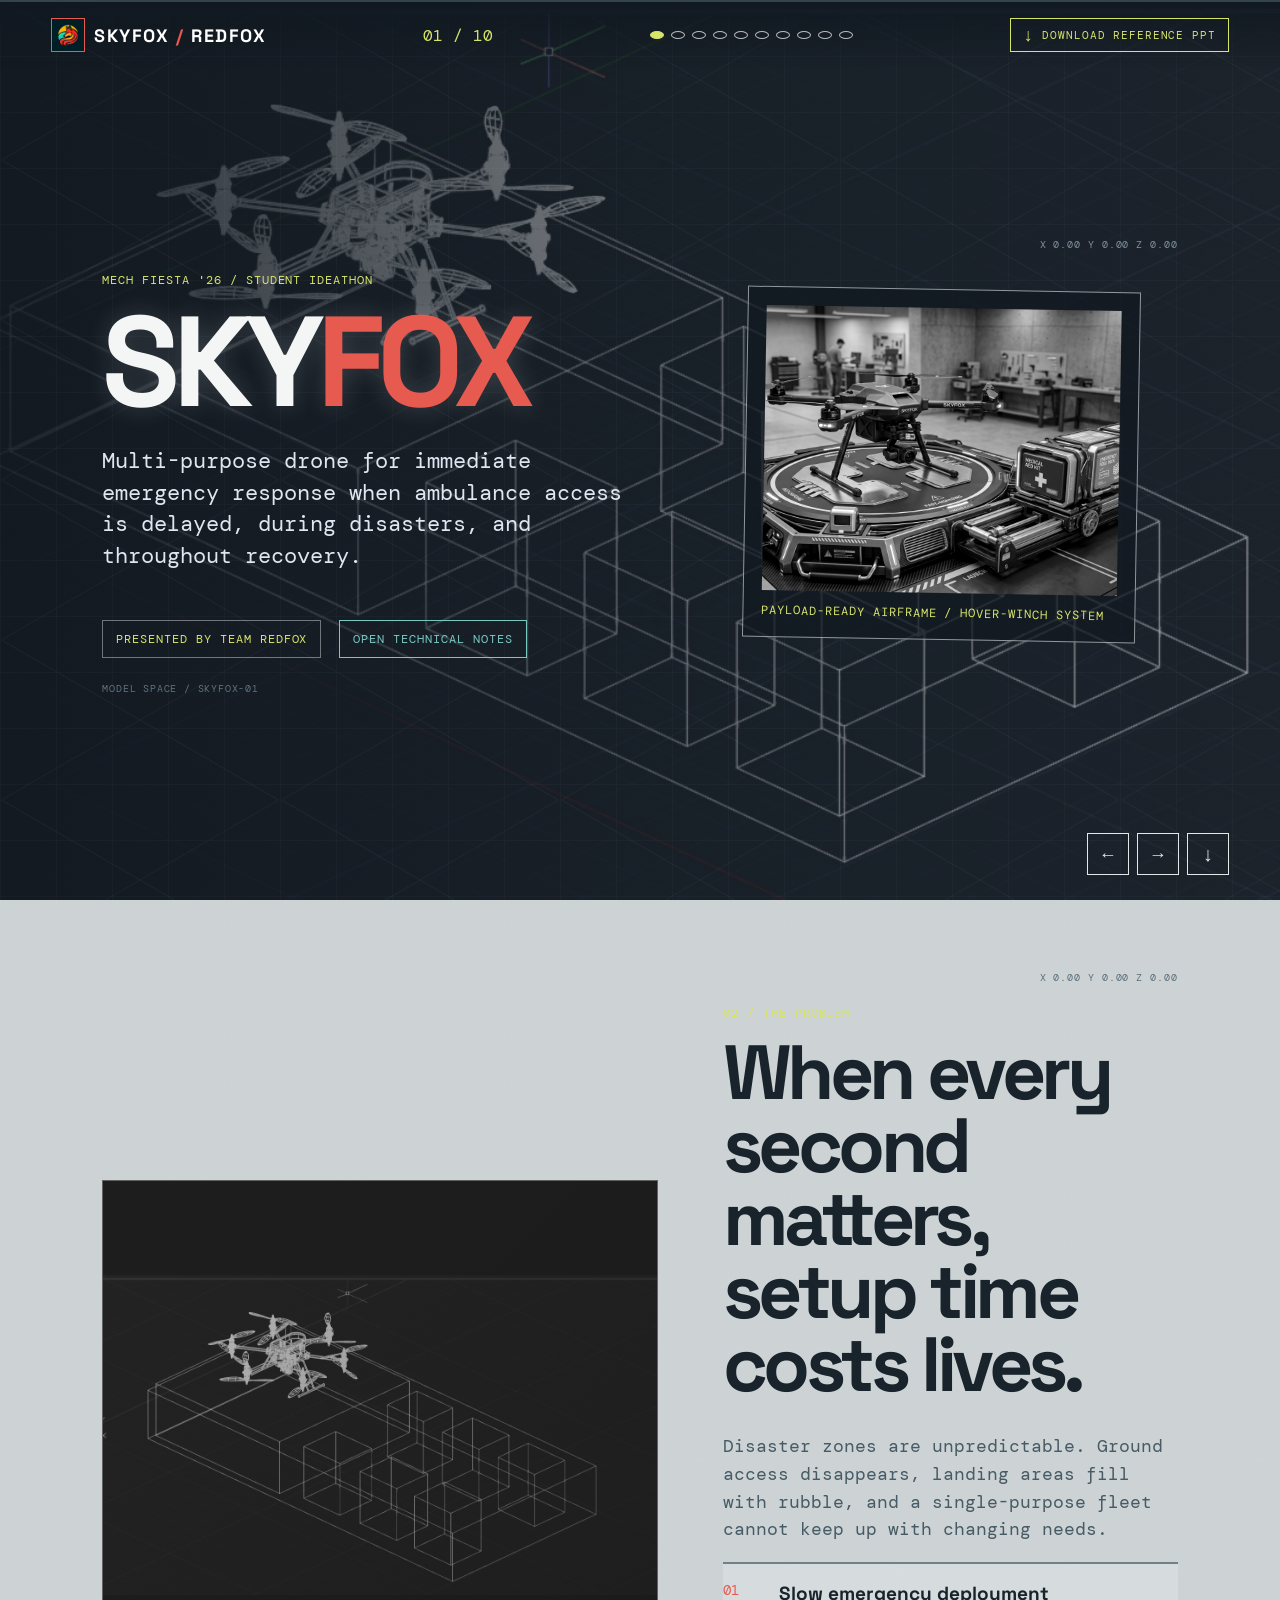
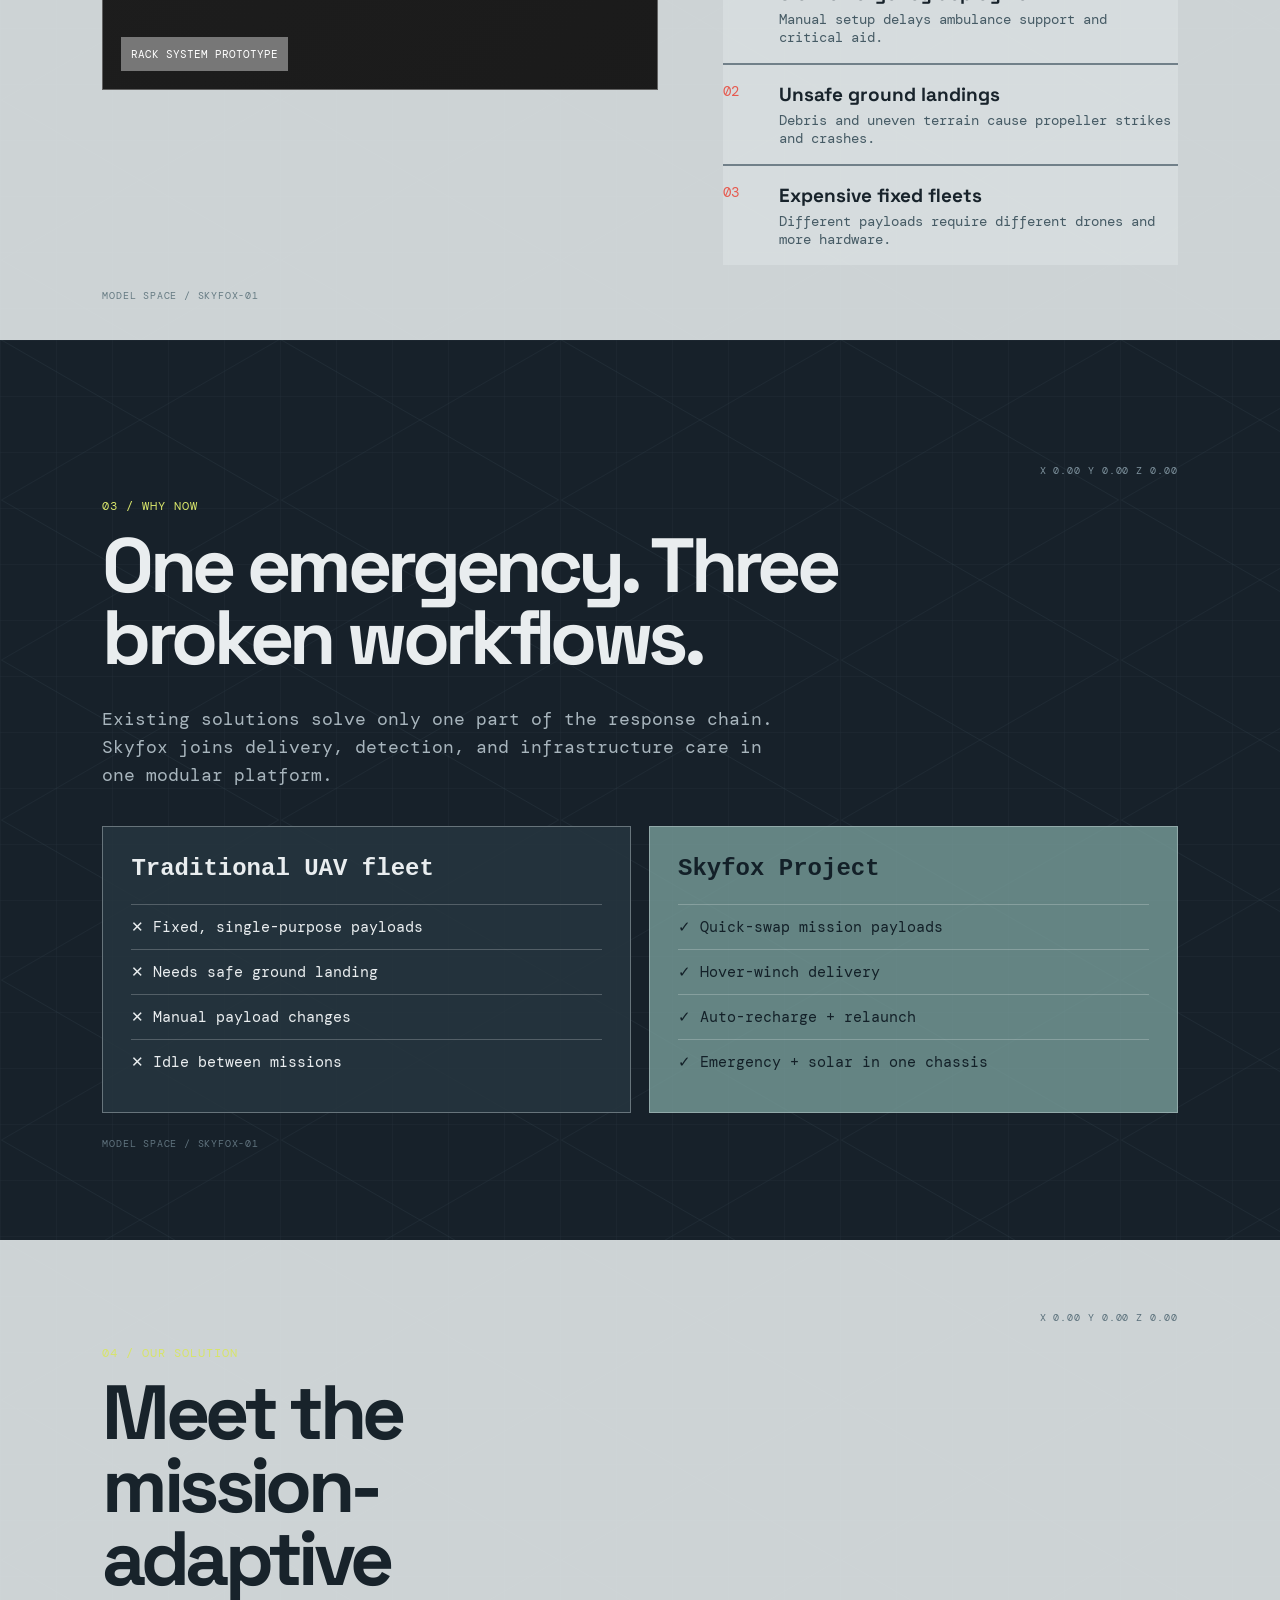
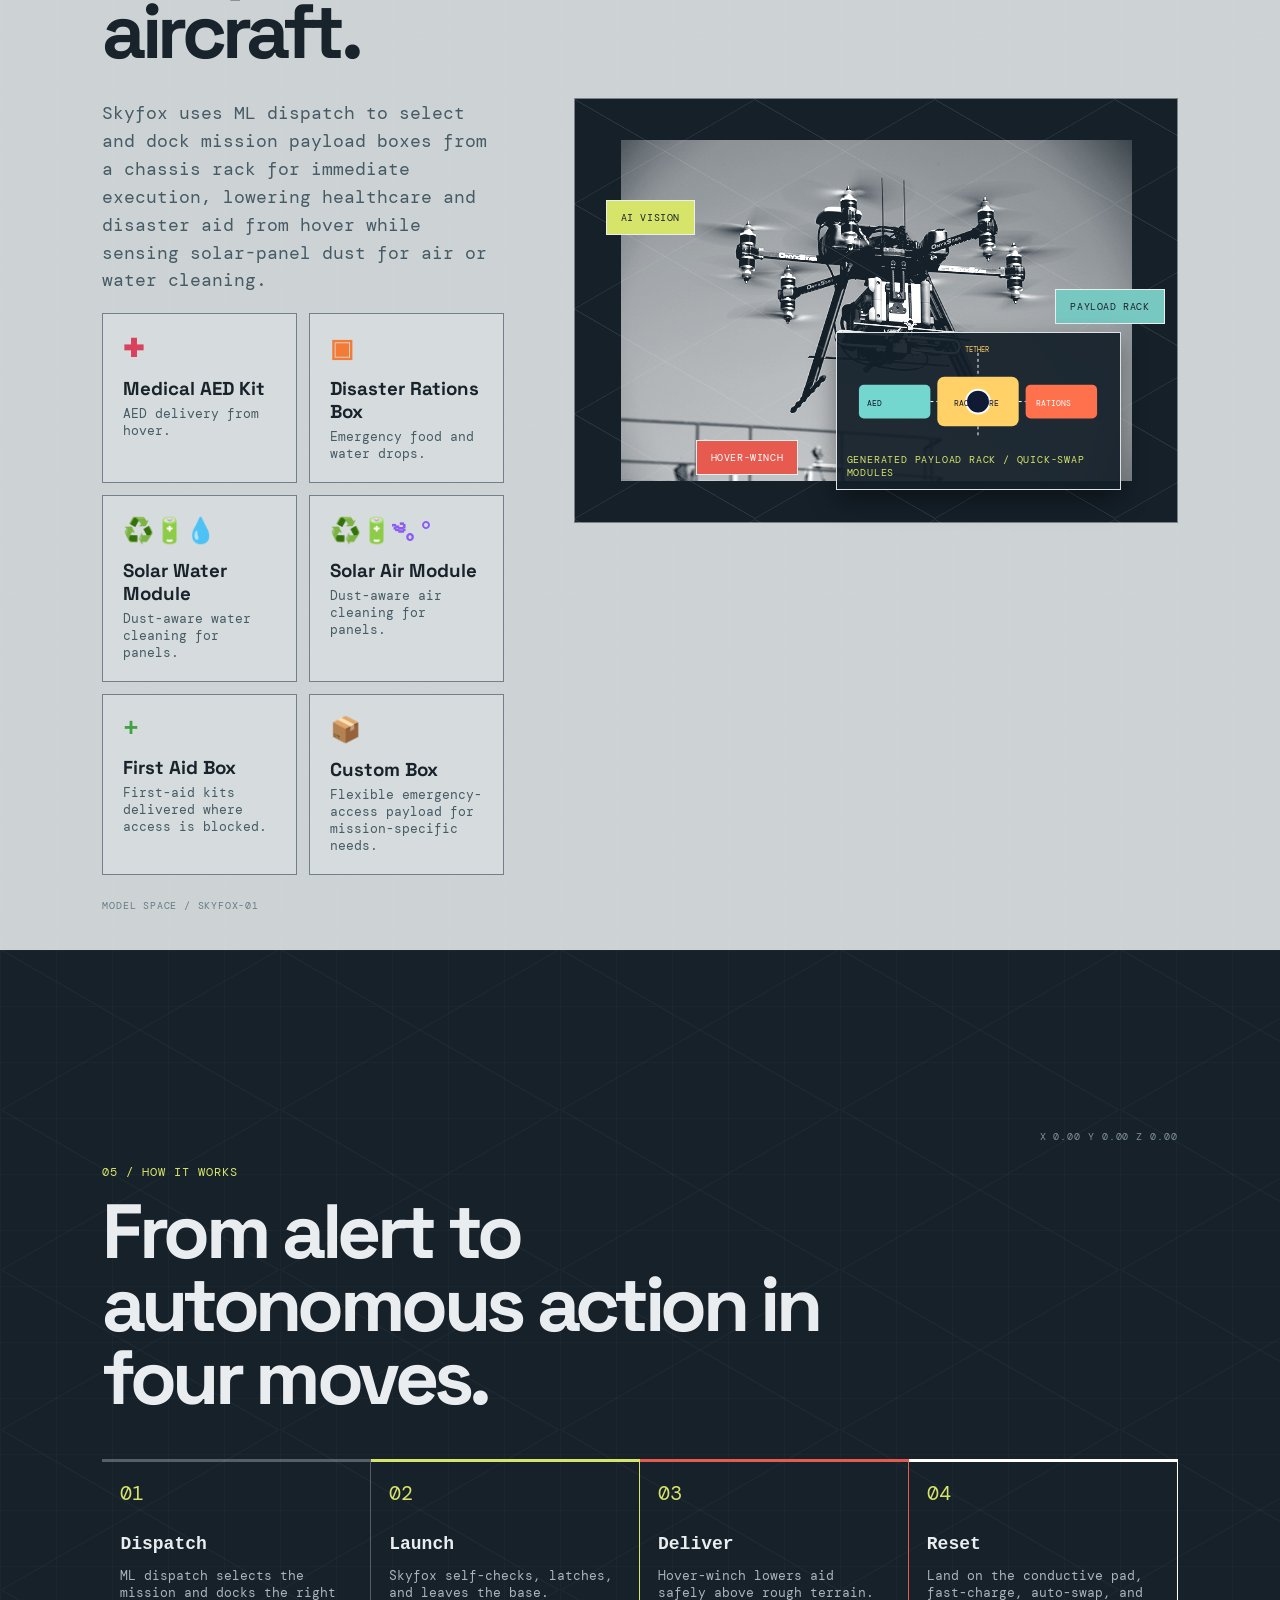
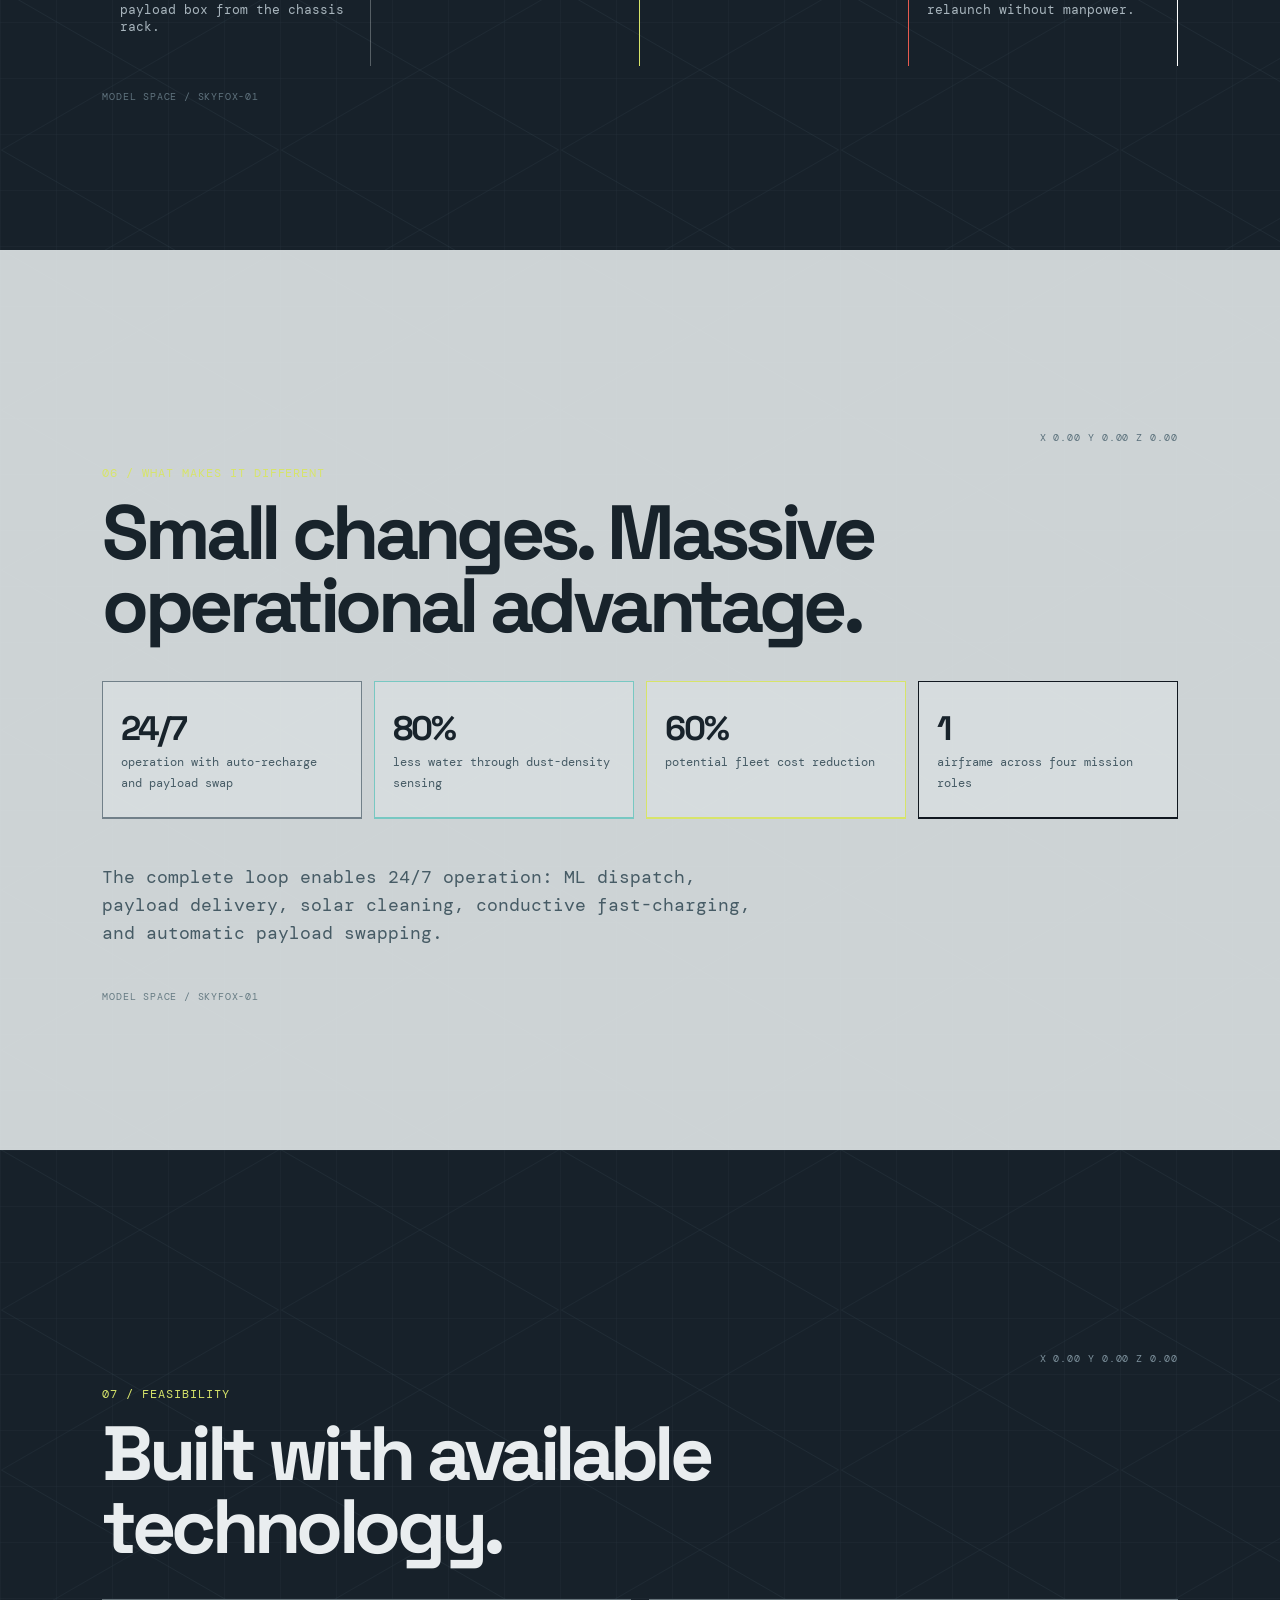
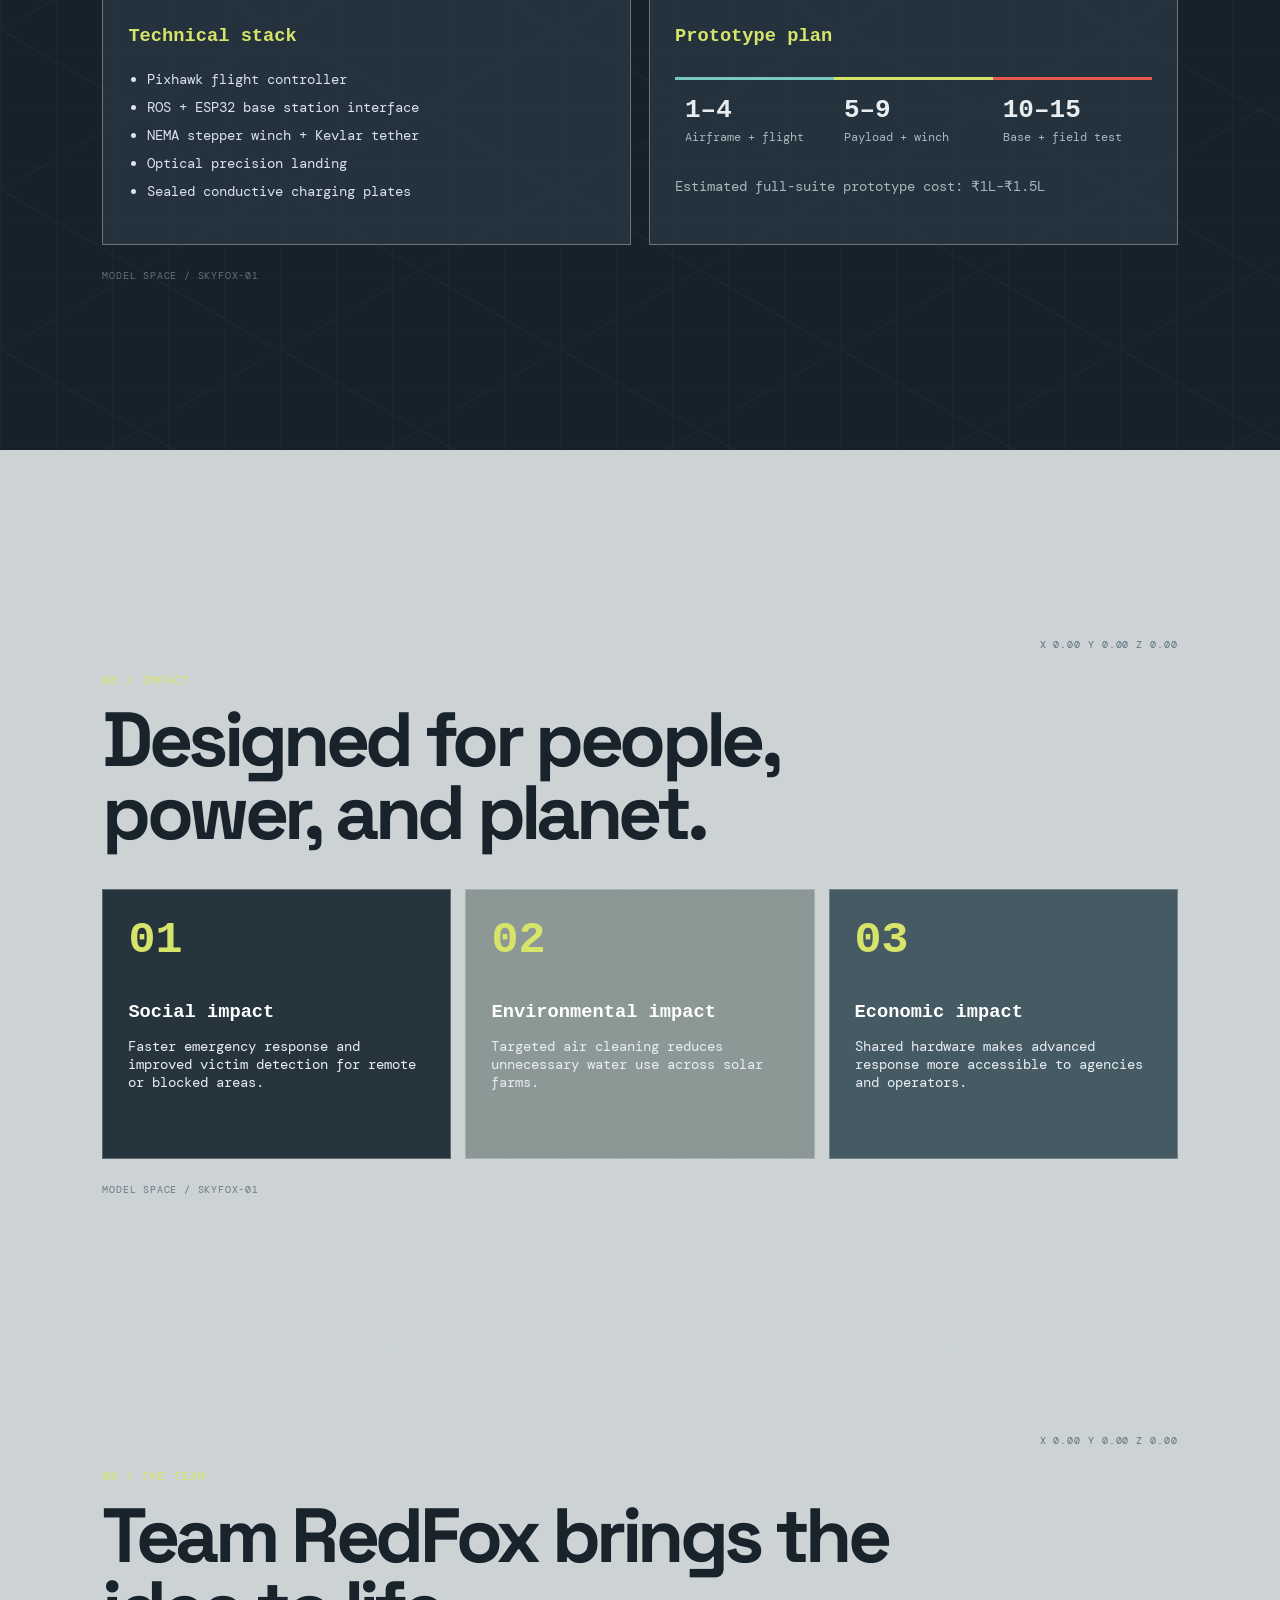
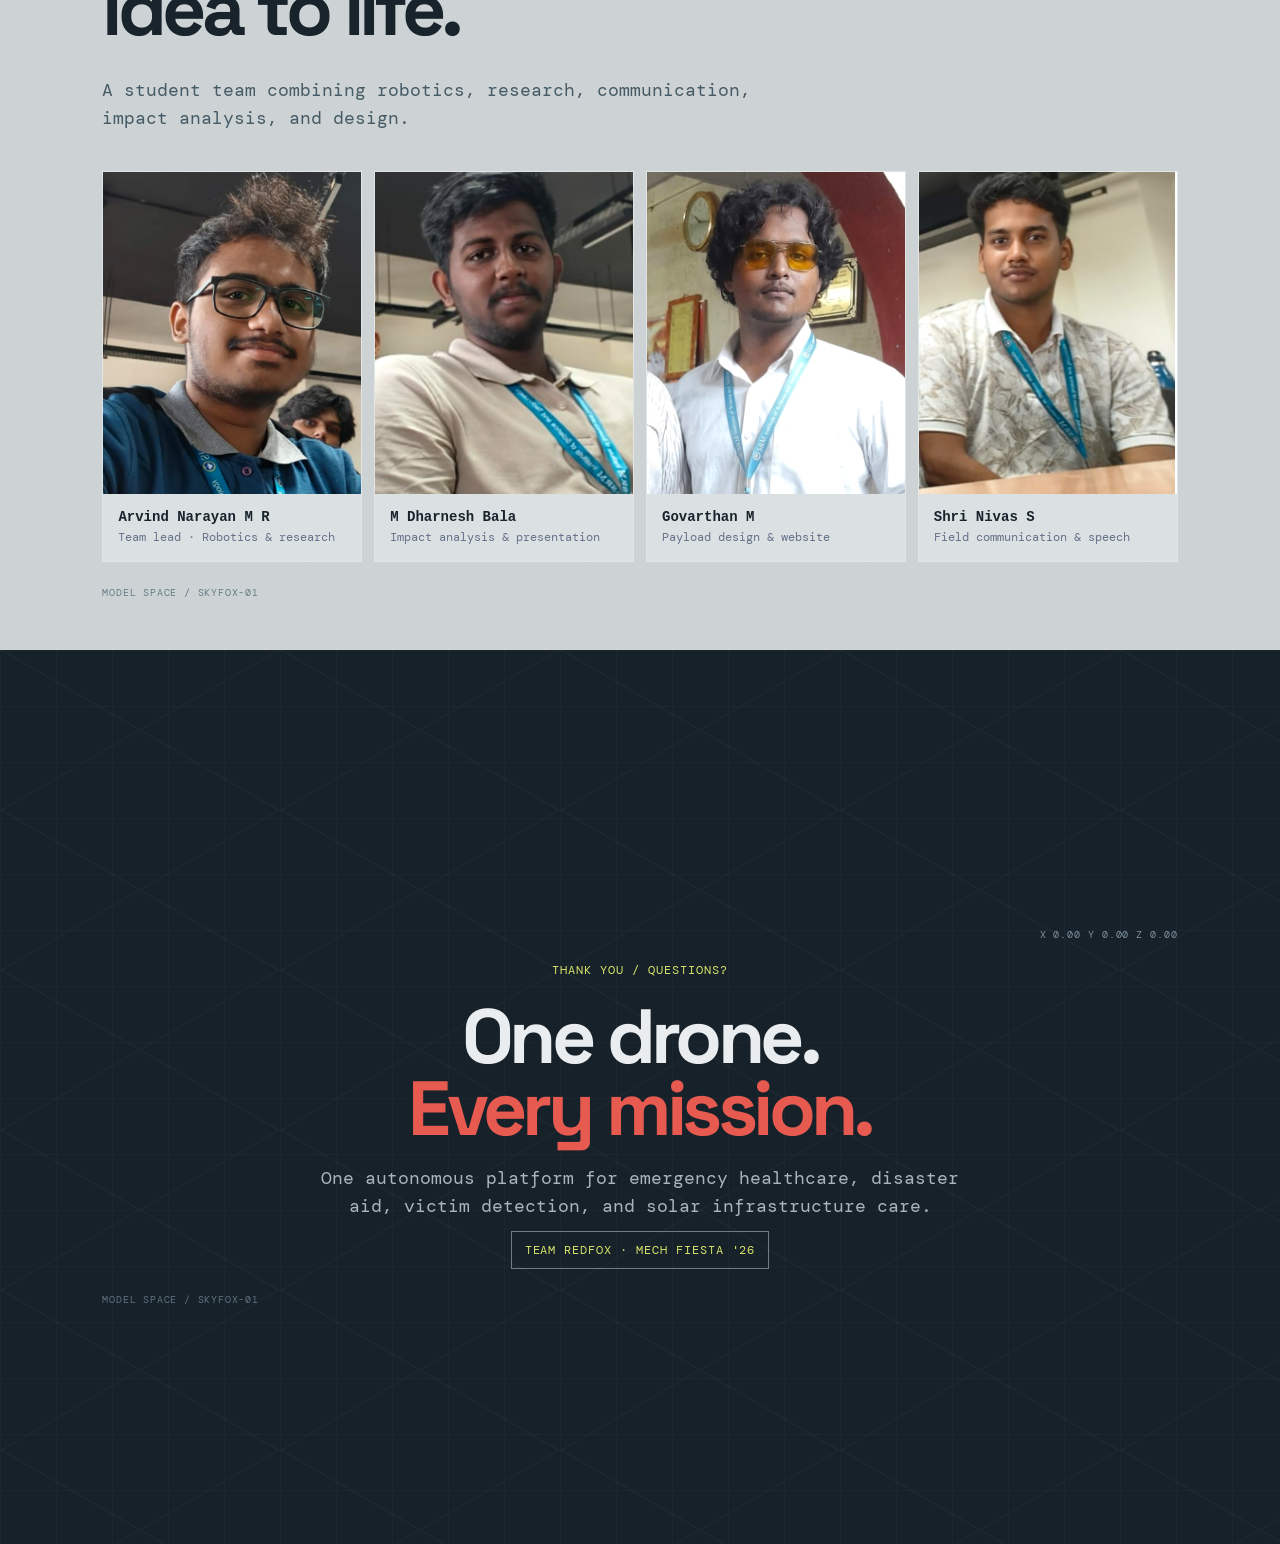
==== commit b449f2fa: "Update Skyfox technical notes and presentation links" ====
--- a/index.html
+++ b/index.html
@@ -45,7 +45,6 @@
             </p>
             <span class="team-tag mono">Presented by Team RedFox</span>
             <a class="notes-link mono" href="skyfox%20template.pdf">Open Technical Notes</a>
-            <a class="notes-link mono" href="technical-note-2.html">Open Technical Note 02</a>
           </div>
           <figure class="hero-card">
             <img
